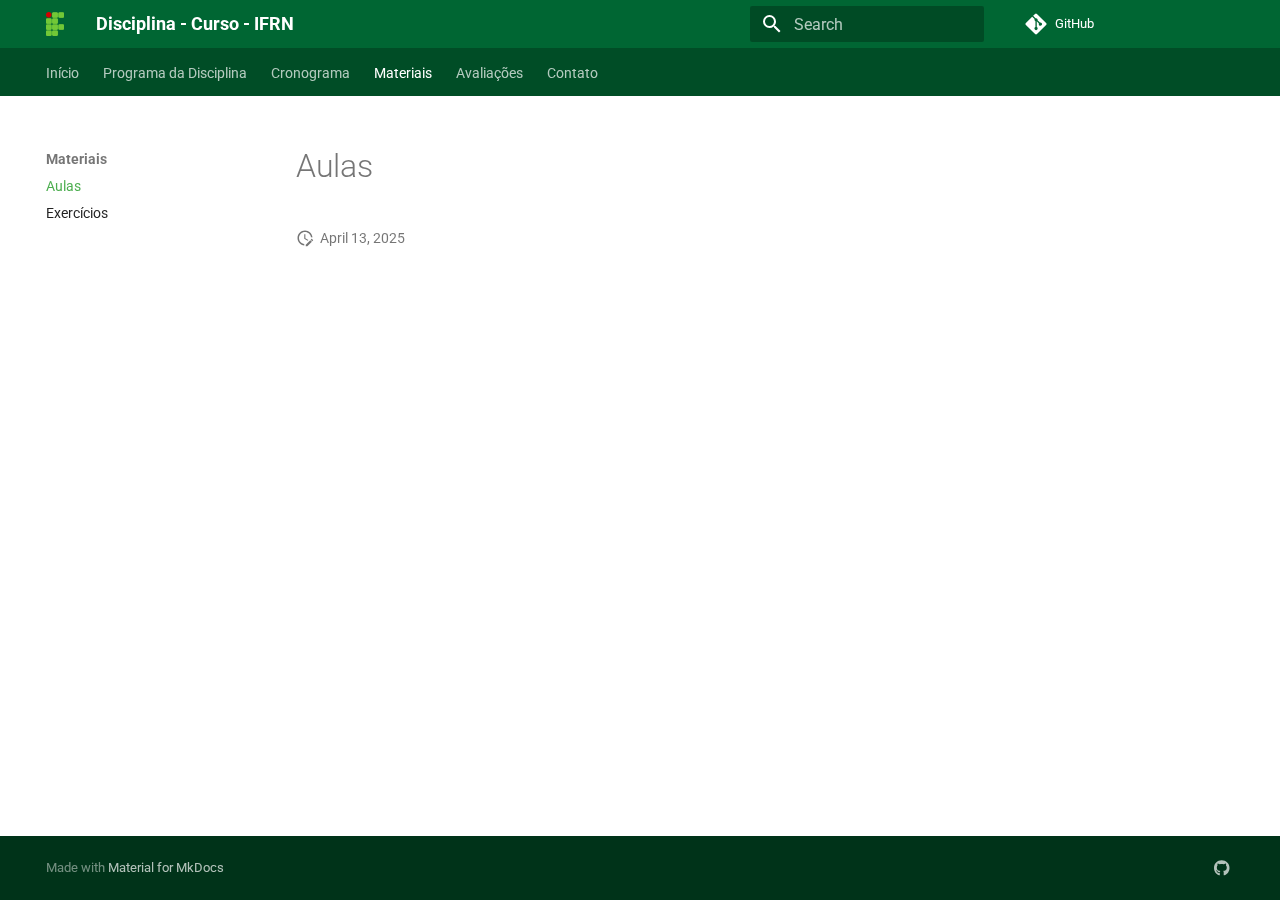
==== materiais/aulas/index.html @ 9105c71e "Deployed fcf0f56 with MkDocs version: 1.6.1" ====
<!doctype html>
<html lang="en" class="no-js">
  <head>
    
      <meta charset="utf-8">
      <meta name="viewport" content="width=device-width,initial-scale=1">
      
        <meta name="description" content="Site da disciplina">
      
      
      
        <link rel="canonical" href="https://seu-usuario.github.io/repositorio/materiais/aulas/">
      
      
        <link rel="prev" href="../..">
      
      
      
      <link rel="icon" href="../../assets/images/favicon.png">
      <meta name="generator" content="mkdocs-1.6.1, mkdocs-material-9.6.11">
    
    
      
        <title>Aulas - Disciplina - Curso - IFRN</title>
      
    
    
      <link rel="stylesheet" href="../../assets/stylesheets/main.4af4bdda.min.css">
      
        
        <link rel="stylesheet" href="../../assets/stylesheets/palette.06af60db.min.css">
      
      


    
    
      
    
    
      
        
        
        <link rel="preconnect" href="https://fonts.gstatic.com" crossorigin>
        <link rel="stylesheet" href="https://fonts.googleapis.com/css?family=Roboto:300,300i,400,400i,700,700i%7CRoboto+Mono:400,400i,700,700i&display=fallback">
        <style>:root{--md-text-font:"Roboto";--md-code-font:"Roboto Mono"}</style>
      
    
    
      <link rel="stylesheet" href="../../stylesheets/extra.css">
    
    <script>__md_scope=new URL("../..",location),__md_hash=e=>[...e].reduce(((e,_)=>(e<<5)-e+_.charCodeAt(0)),0),__md_get=(e,_=localStorage,t=__md_scope)=>JSON.parse(_.getItem(t.pathname+"."+e)),__md_set=(e,_,t=localStorage,a=__md_scope)=>{try{t.setItem(a.pathname+"."+e,JSON.stringify(_))}catch(e){}}</script>
    
      

    
    
    
  </head>
  
  
    
    
    
    
    
    <body dir="ltr" data-md-color-scheme="default" data-md-color-primary="green" data-md-color-accent="yellow">
  
    
    <input class="md-toggle" data-md-toggle="drawer" type="checkbox" id="__drawer" autocomplete="off">
    <input class="md-toggle" data-md-toggle="search" type="checkbox" id="__search" autocomplete="off">
    <label class="md-overlay" for="__drawer"></label>
    <div data-md-component="skip">
      
        
        <a href="#aulas" class="md-skip">
          Skip to content
        </a>
      
    </div>
    <div data-md-component="announce">
      
    </div>
    
    
      

<header class="md-header" data-md-component="header">
  <nav class="md-header__inner md-grid" aria-label="Header">
    <a href="../.." title="Disciplina - Curso - IFRN" class="md-header__button md-logo" aria-label="Disciplina - Curso - IFRN" data-md-component="logo">
      
  <img src="../../assets/images/logo-ifrn.png" alt="logo">

    </a>
    <label class="md-header__button md-icon" for="__drawer">
      
      <svg xmlns="http://www.w3.org/2000/svg" viewBox="0 0 24 24"><path d="M3 6h18v2H3zm0 5h18v2H3zm0 5h18v2H3z"/></svg>
    </label>
    <div class="md-header__title" data-md-component="header-title">
      <div class="md-header__ellipsis">
        <div class="md-header__topic">
          <span class="md-ellipsis">
            Disciplina - Curso - IFRN
          </span>
        </div>
        <div class="md-header__topic" data-md-component="header-topic">
          <span class="md-ellipsis">
            
              Aulas
            
          </span>
        </div>
      </div>
    </div>
    
      
    
    
    
    
      
      
        <label class="md-header__button md-icon" for="__search">
          
          <svg xmlns="http://www.w3.org/2000/svg" viewBox="0 0 24 24"><path d="M9.5 3A6.5 6.5 0 0 1 16 9.5c0 1.61-.59 3.09-1.56 4.23l.27.27h.79l5 5-1.5 1.5-5-5v-.79l-.27-.27A6.52 6.52 0 0 1 9.5 16 6.5 6.5 0 0 1 3 9.5 6.5 6.5 0 0 1 9.5 3m0 2C7 5 5 7 5 9.5S7 14 9.5 14 14 12 14 9.5 12 5 9.5 5"/></svg>
        </label>
        <div class="md-search" data-md-component="search" role="dialog">
  <label class="md-search__overlay" for="__search"></label>
  <div class="md-search__inner" role="search">
    <form class="md-search__form" name="search">
      <input type="text" class="md-search__input" name="query" aria-label="Search" placeholder="Search" autocapitalize="off" autocorrect="off" autocomplete="off" spellcheck="false" data-md-component="search-query" required>
      <label class="md-search__icon md-icon" for="__search">
        
        <svg xmlns="http://www.w3.org/2000/svg" viewBox="0 0 24 24"><path d="M9.5 3A6.5 6.5 0 0 1 16 9.5c0 1.61-.59 3.09-1.56 4.23l.27.27h.79l5 5-1.5 1.5-5-5v-.79l-.27-.27A6.52 6.52 0 0 1 9.5 16 6.5 6.5 0 0 1 3 9.5 6.5 6.5 0 0 1 9.5 3m0 2C7 5 5 7 5 9.5S7 14 9.5 14 14 12 14 9.5 12 5 9.5 5"/></svg>
        
        <svg xmlns="http://www.w3.org/2000/svg" viewBox="0 0 24 24"><path d="M20 11v2H8l5.5 5.5-1.42 1.42L4.16 12l7.92-7.92L13.5 5.5 8 11z"/></svg>
      </label>
      <nav class="md-search__options" aria-label="Search">
        
        <button type="reset" class="md-search__icon md-icon" title="Clear" aria-label="Clear" tabindex="-1">
          
          <svg xmlns="http://www.w3.org/2000/svg" viewBox="0 0 24 24"><path d="M19 6.41 17.59 5 12 10.59 6.41 5 5 6.41 10.59 12 5 17.59 6.41 19 12 13.41 17.59 19 19 17.59 13.41 12z"/></svg>
        </button>
      </nav>
      
    </form>
    <div class="md-search__output">
      <div class="md-search__scrollwrap" tabindex="0" data-md-scrollfix>
        <div class="md-search-result" data-md-component="search-result">
          <div class="md-search-result__meta">
            Initializing search
          </div>
          <ol class="md-search-result__list" role="presentation"></ol>
        </div>
      </div>
    </div>
  </div>
</div>
      
    
    
      <div class="md-header__source">
        <a href="https://github.com/lrlucena/disciplina" title="Go to repository" class="md-source" data-md-component="source">
  <div class="md-source__icon md-icon">
    
    <svg xmlns="http://www.w3.org/2000/svg" viewBox="0 0 448 512"><!--! Font Awesome Free 6.7.2 by @fontawesome - https://fontawesome.com License - https://fontawesome.com/license/free (Icons: CC BY 4.0, Fonts: SIL OFL 1.1, Code: MIT License) Copyright 2024 Fonticons, Inc.--><path d="M439.55 236.05 244 40.45a28.87 28.87 0 0 0-40.81 0l-40.66 40.63 51.52 51.52c27.06-9.14 52.68 16.77 43.39 43.68l49.66 49.66c34.23-11.8 61.18 31 35.47 56.69-26.49 26.49-70.21-2.87-56-37.34L240.22 199v121.85c25.3 12.54 22.26 41.85 9.08 55a34.34 34.34 0 0 1-48.55 0c-17.57-17.6-11.07-46.91 11.25-56v-123c-20.8-8.51-24.6-30.74-18.64-45L142.57 101 8.45 235.14a28.86 28.86 0 0 0 0 40.81l195.61 195.6a28.86 28.86 0 0 0 40.8 0l194.69-194.69a28.86 28.86 0 0 0 0-40.81"/></svg>
  </div>
  <div class="md-source__repository">
    GitHub
  </div>
</a>
      </div>
    
  </nav>
  
</header>
    
    <div class="md-container" data-md-component="container">
      
      
        
          
            
<nav class="md-tabs" aria-label="Tabs" data-md-component="tabs">
  <div class="md-grid">
    <ul class="md-tabs__list">
      
        
  
  
  
  
    <li class="md-tabs__item">
      <a href="../.." class="md-tabs__link">
        
  
  
    
  
  Início

      </a>
    </li>
  

      
        
  
  
  
  
    <li class="md-tabs__item">
      <a href="../../programa.md" class="md-tabs__link">
        
  
  
    
  
  Programa da Disciplina

      </a>
    </li>
  

      
        
  
  
  
  
    <li class="md-tabs__item">
      <a href="../../cronograma.md" class="md-tabs__link">
        
  
  
    
  
  Cronograma

      </a>
    </li>
  

      
        
  
  
  
    
  
  
    
    
      <li class="md-tabs__item md-tabs__item--active">
        <a href="./" class="md-tabs__link">
          
  
  
    
  
  Materiais

        </a>
      </li>
    
  

      
        
  
  
  
  
    <li class="md-tabs__item">
      <a href="../../avaliacoes.md" class="md-tabs__link">
        
  
  
    
  
  Avaliações

      </a>
    </li>
  

      
        
  
  
  
  
    <li class="md-tabs__item">
      <a href="../../contato.md" class="md-tabs__link">
        
  
  
    
  
  Contato

      </a>
    </li>
  

      
    </ul>
  </div>
</nav>
          
        
      
      <main class="md-main" data-md-component="main">
        <div class="md-main__inner md-grid">
          
            
              
              <div class="md-sidebar md-sidebar--primary" data-md-component="sidebar" data-md-type="navigation" >
                <div class="md-sidebar__scrollwrap">
                  <div class="md-sidebar__inner">
                    


  


  

<nav class="md-nav md-nav--primary md-nav--lifted md-nav--integrated" aria-label="Navigation" data-md-level="0">
  <label class="md-nav__title" for="__drawer">
    <a href="../.." title="Disciplina - Curso - IFRN" class="md-nav__button md-logo" aria-label="Disciplina - Curso - IFRN" data-md-component="logo">
      
  <img src="../../assets/images/logo-ifrn.png" alt="logo">

    </a>
    Disciplina - Curso - IFRN
  </label>
  
    <div class="md-nav__source">
      <a href="https://github.com/lrlucena/disciplina" title="Go to repository" class="md-source" data-md-component="source">
  <div class="md-source__icon md-icon">
    
    <svg xmlns="http://www.w3.org/2000/svg" viewBox="0 0 448 512"><!--! Font Awesome Free 6.7.2 by @fontawesome - https://fontawesome.com License - https://fontawesome.com/license/free (Icons: CC BY 4.0, Fonts: SIL OFL 1.1, Code: MIT License) Copyright 2024 Fonticons, Inc.--><path d="M439.55 236.05 244 40.45a28.87 28.87 0 0 0-40.81 0l-40.66 40.63 51.52 51.52c27.06-9.14 52.68 16.77 43.39 43.68l49.66 49.66c34.23-11.8 61.18 31 35.47 56.69-26.49 26.49-70.21-2.87-56-37.34L240.22 199v121.85c25.3 12.54 22.26 41.85 9.08 55a34.34 34.34 0 0 1-48.55 0c-17.57-17.6-11.07-46.91 11.25-56v-123c-20.8-8.51-24.6-30.74-18.64-45L142.57 101 8.45 235.14a28.86 28.86 0 0 0 0 40.81l195.61 195.6a28.86 28.86 0 0 0 40.8 0l194.69-194.69a28.86 28.86 0 0 0 0-40.81"/></svg>
  </div>
  <div class="md-source__repository">
    GitHub
  </div>
</a>
    </div>
  
  <ul class="md-nav__list" data-md-scrollfix>
    
      
      
  
  
  
  
    <li class="md-nav__item">
      <a href="../.." class="md-nav__link">
        
  
  
  <span class="md-ellipsis">
    Início
    
  </span>
  

      </a>
    </li>
  

    
      
      
  
  
  
  
    <li class="md-nav__item">
      <a href="../../programa.md" class="md-nav__link">
        
  
  
  <span class="md-ellipsis">
    Programa da Disciplina
    
  </span>
  

      </a>
    </li>
  

    
      
      
  
  
  
  
    <li class="md-nav__item">
      <a href="../../cronograma.md" class="md-nav__link">
        
  
  
  <span class="md-ellipsis">
    Cronograma
    
  </span>
  

      </a>
    </li>
  

    
      
      
  
  
    
  
  
  
    
    
      
        
      
        
      
    
    
    
      
        
        
      
      
    
    
    <li class="md-nav__item md-nav__item--active md-nav__item--section md-nav__item--nested">
      
        
        
        <input class="md-nav__toggle md-toggle " type="checkbox" id="__nav_4" checked>
        
          
          <label class="md-nav__link" for="__nav_4" id="__nav_4_label" tabindex="">
            
  
  
  <span class="md-ellipsis">
    Materiais
    
  </span>
  

            <span class="md-nav__icon md-icon"></span>
          </label>
        
        <nav class="md-nav" data-md-level="1" aria-labelledby="__nav_4_label" aria-expanded="true">
          <label class="md-nav__title" for="__nav_4">
            <span class="md-nav__icon md-icon"></span>
            Materiais
          </label>
          <ul class="md-nav__list" data-md-scrollfix>
            
              
                
  
  
    
  
  
  
    <li class="md-nav__item md-nav__item--active">
      
      <input class="md-nav__toggle md-toggle" type="checkbox" id="__toc">
      
      
        
      
      
      <a href="./" class="md-nav__link md-nav__link--active">
        
  
  
  <span class="md-ellipsis">
    Aulas
    
  </span>
  

      </a>
      
    </li>
  

              
            
              
                
  
  
  
  
    <li class="md-nav__item">
      <a href="../exercicios.md" class="md-nav__link">
        
  
  
  <span class="md-ellipsis">
    Exercícios
    
  </span>
  

      </a>
    </li>
  

              
            
          </ul>
        </nav>
      
    </li>
  

    
      
      
  
  
  
  
    <li class="md-nav__item">
      <a href="../../avaliacoes.md" class="md-nav__link">
        
  
  
  <span class="md-ellipsis">
    Avaliações
    
  </span>
  

      </a>
    </li>
  

    
      
      
  
  
  
  
    <li class="md-nav__item">
      <a href="../../contato.md" class="md-nav__link">
        
  
  
  <span class="md-ellipsis">
    Contato
    
  </span>
  

      </a>
    </li>
  

    
  </ul>
</nav>
                  </div>
                </div>
              </div>
            
            
          
          
            <div class="md-content" data-md-component="content">
              <article class="md-content__inner md-typeset">
                
                  


  
  


<h1 id="aulas">Aulas<a class="headerlink" href="#aulas" title="Permanent link">&para;</a></h1>







  
    
  
  


  <aside class="md-source-file">
    
      
  <span class="md-source-file__fact">
    <span class="md-icon" title="Last update">
      <svg xmlns="http://www.w3.org/2000/svg" viewBox="0 0 24 24"><path d="M21 13.1c-.1 0-.3.1-.4.2l-1 1 2.1 2.1 1-1c.2-.2.2-.6 0-.8l-1.3-1.3c-.1-.1-.2-.2-.4-.2m-1.9 1.8-6.1 6V23h2.1l6.1-6.1zM12.5 7v5.2l4 2.4-1 1L11 13V7zM11 21.9c-5.1-.5-9-4.8-9-9.9C2 6.5 6.5 2 12 2c5.3 0 9.6 4.1 10 9.3-.3-.1-.6-.2-1-.2s-.7.1-1 .2C19.6 7.2 16.2 4 12 4c-4.4 0-8 3.6-8 8 0 4.1 3.1 7.5 7.1 7.9l-.1.2z"/></svg>
    </span>
    <span class="git-revision-date-localized-plugin git-revision-date-localized-plugin-date" title="April 13, 2025 18:35:32">April 13, 2025</span>
  </span>

    
    
    
    
  </aside>





                
              </article>
            </div>
          
          
<script>var target=document.getElementById(location.hash.slice(1));target&&target.name&&(target.checked=target.name.startsWith("__tabbed_"))</script>
        </div>
        
          <button type="button" class="md-top md-icon" data-md-component="top" hidden>
  
  <svg xmlns="http://www.w3.org/2000/svg" viewBox="0 0 24 24"><path d="M13 20h-2V8l-5.5 5.5-1.42-1.42L12 4.16l7.92 7.92-1.42 1.42L13 8z"/></svg>
  Back to top
</button>
        
      </main>
      
        <footer class="md-footer">
  
  <div class="md-footer-meta md-typeset">
    <div class="md-footer-meta__inner md-grid">
      <div class="md-copyright">
  
  
    Made with
    <a href="https://squidfunk.github.io/mkdocs-material/" target="_blank" rel="noopener">
      Material for MkDocs
    </a>
  
</div>
      
        <div class="md-social">
  
    
    
    
    
      
      
    
    <a href="https://github.com/ifrn" target="_blank" rel="noopener" title="github.com" class="md-social__link">
      <svg xmlns="http://www.w3.org/2000/svg" viewBox="0 0 496 512"><!--! Font Awesome Free 6.7.2 by @fontawesome - https://fontawesome.com License - https://fontawesome.com/license/free (Icons: CC BY 4.0, Fonts: SIL OFL 1.1, Code: MIT License) Copyright 2024 Fonticons, Inc.--><path d="M165.9 397.4c0 2-2.3 3.6-5.2 3.6-3.3.3-5.6-1.3-5.6-3.6 0-2 2.3-3.6 5.2-3.6 3-.3 5.6 1.3 5.6 3.6m-31.1-4.5c-.7 2 1.3 4.3 4.3 4.9 2.6 1 5.6 0 6.2-2s-1.3-4.3-4.3-5.2c-2.6-.7-5.5.3-6.2 2.3m44.2-1.7c-2.9.7-4.9 2.6-4.6 4.9.3 2 2.9 3.3 5.9 2.6 2.9-.7 4.9-2.6 4.6-4.6-.3-1.9-3-3.2-5.9-2.9M244.8 8C106.1 8 0 113.3 0 252c0 110.9 69.8 205.8 169.5 239.2 12.8 2.3 17.3-5.6 17.3-12.1 0-6.2-.3-40.4-.3-61.4 0 0-70 15-84.7-29.8 0 0-11.4-29.1-27.8-36.6 0 0-22.9-15.7 1.6-15.4 0 0 24.9 2 38.6 25.8 21.9 38.6 58.6 27.5 72.9 20.9 2.3-16 8.8-27.1 16-33.7-55.9-6.2-112.3-14.3-112.3-110.5 0-27.5 7.6-41.3 23.6-58.9-2.6-6.5-11.1-33.3 2.6-67.9 20.9-6.5 69 27 69 27 20-5.6 41.5-8.5 62.8-8.5s42.8 2.9 62.8 8.5c0 0 48.1-33.6 69-27 13.7 34.7 5.2 61.4 2.6 67.9 16 17.7 25.8 31.5 25.8 58.9 0 96.5-58.9 104.2-114.8 110.5 9.2 7.9 17 22.9 17 46.4 0 33.7-.3 75.4-.3 83.6 0 6.5 4.6 14.4 17.3 12.1C428.2 457.8 496 362.9 496 252 496 113.3 383.5 8 244.8 8M97.2 352.9c-1.3 1-1 3.3.7 5.2 1.6 1.6 3.9 2.3 5.2 1 1.3-1 1-3.3-.7-5.2-1.6-1.6-3.9-2.3-5.2-1m-10.8-8.1c-.7 1.3.3 2.9 2.3 3.9 1.6 1 3.6.7 4.3-.7.7-1.3-.3-2.9-2.3-3.9-2-.6-3.6-.3-4.3.7m32.4 35.6c-1.6 1.3-1 4.3 1.3 6.2 2.3 2.3 5.2 2.6 6.5 1 1.3-1.3.7-4.3-1.3-6.2-2.2-2.3-5.2-2.6-6.5-1m-11.4-14.7c-1.6 1-1.6 3.6 0 5.9s4.3 3.3 5.6 2.3c1.6-1.3 1.6-3.9 0-6.2-1.4-2.3-4-3.3-5.6-2"/></svg>
    </a>
  
</div>
      
    </div>
  </div>
</footer>
      
    </div>
    <div class="md-dialog" data-md-component="dialog">
      <div class="md-dialog__inner md-typeset"></div>
    </div>
    
    
    
      
      <script id="__config" type="application/json">{"base": "../..", "features": ["navigation.tabs", "navigation.indexes", "toc.integrate", "navigation.top"], "search": "../../assets/javascripts/workers/search.f8cc74c7.min.js", "tags": null, "translations": {"clipboard.copied": "Copied to clipboard", "clipboard.copy": "Copy to clipboard", "search.result.more.one": "1 more on this page", "search.result.more.other": "# more on this page", "search.result.none": "No matching documents", "search.result.one": "1 matching document", "search.result.other": "# matching documents", "search.result.placeholder": "Type to start searching", "search.result.term.missing": "Missing", "select.version": "Select version"}, "version": null}</script>
    
    
      <script src="../../assets/javascripts/bundle.c8b220af.min.js"></script>
      
    
  </body>
</html>
---- assets/stylesheets/main.4af4bdda.min.css ----
@charset "UTF-8";html{-webkit-text-size-adjust:none;-moz-text-size-adjust:none;text-size-adjust:none;box-sizing:border-box}*,:after,:before{box-sizing:inherit}@media (prefers-reduced-motion){*,:after,:before{transition:none!important}}body{margin:0}a,button,input,label{-webkit-tap-highlight-color:transparent}a{color:inherit;text-decoration:none}hr{border:0;box-sizing:initial;display:block;height:.05rem;overflow:visible;padding:0}small{font-size:80%}sub,sup{line-height:1em}img{border-style:none}table{border-collapse:initial;border-spacing:0}td,th{font-weight:400;vertical-align:top}button{background:#0000;border:0;font-family:inherit;font-size:inherit;margin:0;padding:0}input{border:0;outline:none}:root{--md-primary-fg-color:#4051b5;--md-primary-fg-color--light:#5d6cc0;--md-primary-fg-color--dark:#303fa1;--md-primary-bg-color:#fff;--md-primary-bg-color--light:#ffffffb3;--md-accent-fg-color:#526cfe;--md-accent-fg-color--transparent:#526cfe1a;--md-accent-bg-color:#fff;--md-accent-bg-color--light:#ffffffb3}[data-md-color-scheme=default]{color-scheme:light}[data-md-color-scheme=default] img[src$="#gh-dark-mode-only"],[data-md-color-scheme=default] img[src$="#only-dark"]{display:none}:root,[data-md-color-scheme=default]{--md-hue:225deg;--md-default-fg-color:#000000de;--md-default-fg-color--light:#0000008a;--md-default-fg-color--lighter:#00000052;--md-default-fg-color--lightest:#00000012;--md-default-bg-color:#fff;--md-default-bg-color--light:#ffffffb3;--md-default-bg-color--lighter:#ffffff4d;--md-default-bg-color--lightest:#ffffff1f;--md-code-fg-color:#36464e;--md-code-bg-color:#f5f5f5;--md-code-hl-color:#4287ff;--md-code-hl-color--light:#4287ff1a;--md-code-hl-number-color:#d52a2a;--md-code-hl-special-color:#db1457;--md-code-hl-function-color:#a846b9;--md-code-hl-constant-color:#6e59d9;--md-code-hl-keyword-color:#3f6ec6;--md-code-hl-string-color:#1c7d4d;--md-code-hl-name-color:var(--md-code-fg-color);--md-code-hl-operator-color:var(--md-default-fg-color--light);--md-code-hl-punctuation-color:var(--md-default-fg-color--light);--md-code-hl-comment-color:var(--md-default-fg-color--light);--md-code-hl-generic-color:var(--md-default-fg-color--light);--md-code-hl-variable-color:var(--md-default-fg-color--light);--md-typeset-color:var(--md-default-fg-color);--md-typeset-a-color:var(--md-primary-fg-color);--md-typeset-del-color:#f5503d26;--md-typeset-ins-color:#0bd57026;--md-typeset-kbd-color:#fafafa;--md-typeset-kbd-accent-color:#fff;--md-typeset-kbd-border-color:#b8b8b8;--md-typeset-mark-color:#ffff0080;--md-typeset-table-color:#0000001f;--md-typeset-table-color--light:rgba(0,0,0,.035);--md-admonition-fg-color:var(--md-default-fg-color);--md-admonition-bg-color:var(--md-default-bg-color);--md-warning-fg-color:#000000de;--md-warning-bg-color:#ff9;--md-footer-fg-color:#fff;--md-footer-fg-color--light:#ffffffb3;--md-footer-fg-color--lighter:#ffffff73;--md-footer-bg-color:#000000de;--md-footer-bg-color--dark:#00000052;--md-shadow-z1:0 0.2rem 0.5rem #0000000d,0 0 0.05rem #0000001a;--md-shadow-z2:0 0.2rem 0.5rem #0000001a,0 0 0.05rem #00000040;--md-shadow-z3:0 0.2rem 0.5rem #0003,0 0 0.05rem #00000059}.md-icon svg{fill:currentcolor;display:block;height:1.2rem;width:1.2rem}body{-webkit-font-smoothing:antialiased;-moz-osx-font-smoothing:grayscale;--md-text-font-family:var(--md-text-font,_),-apple-system,BlinkMacSystemFont,Helvetica,Arial,sans-serif;--md-code-font-family:var(--md-code-font,_),SFMono-Regular,Consolas,Menlo,monospace}aside,body,input{font-feature-settings:"kern","liga";color:var(--md-typeset-color);font-family:var(--md-text-font-family)}code,kbd,pre{font-feature-settings:"kern";font-family:var(--md-code-font-family)}:root{--md-typeset-table-sort-icon:url('data:image/svg+xml;charset=utf-8,<svg xmlns="http://www.w3.org/2000/svg" viewBox="0 0 24 24"><path d="m18 21-4-4h3V7h-3l4-4 4 4h-3v10h3M2 19v-2h10v2M2 13v-2h7v2M2 7V5h4v2z"/></svg>');--md-typeset-table-sort-icon--asc:url('data:image/svg+xml;charset=utf-8,<svg xmlns="http://www.w3.org/2000/svg" viewBox="0 0 24 24"><path d="M19 17h3l-4 4-4-4h3V3h2M2 17h10v2H2M6 5v2H2V5m0 6h7v2H2z"/></svg>');--md-typeset-table-sort-icon--desc:url('data:image/svg+xml;charset=utf-8,<svg xmlns="http://www.w3.org/2000/svg" viewBox="0 0 24 24"><path d="M19 7h3l-4-4-4 4h3v14h2M2 17h10v2H2M6 5v2H2V5m0 6h7v2H2z"/></svg>')}.md-typeset{-webkit-print-color-adjust:exact;color-adjust:exact;font-size:.8rem;line-height:1.6;overflow-wrap:break-word}@media print{.md-typeset{font-size:.68rem}}.md-typeset blockquote,.md-typeset dl,.md-typeset figure,.md-typeset ol,.md-typeset pre,.md-typeset ul{margin-bottom:1em;margin-top:1em}.md-typeset h1{color:var(--md-default-fg-color--light);font-size:2em;line-height:1.3;margin:0 0 1.25em}.md-typeset h1,.md-typeset h2{font-weight:300;letter-spacing:-.01em}.md-typeset h2{font-size:1.5625em;line-height:1.4;margin:1.6em 0 .64em}.md-typeset h3{font-size:1.25em;font-weight:400;letter-spacing:-.01em;line-height:1.5;margin:1.6em 0 .8em}.md-typeset h2+h3{margin-top:.8em}.md-typeset h4{font-weight:700;letter-spacing:-.01em;margin:1em 0}.md-typeset h5,.md-typeset h6{color:var(--md-default-fg-color--light);font-size:.8em;font-weight:700;letter-spacing:-.01em;margin:1.25em 0}.md-typeset h5{text-transform:uppercase}.md-typeset h5 code{text-transform:none}.md-typeset hr{border-bottom:.05rem solid var(--md-default-fg-color--lightest);display:flow-root;margin:1.5em 0}.md-typeset a{color:var(--md-typeset-a-color);word-break:break-word}.md-typeset a,.md-typeset a:before{transition:color 125ms}.md-typeset a:focus,.md-typeset a:hover{color:var(--md-accent-fg-color)}.md-typeset a:focus code,.md-typeset a:hover code{background-color:var(--md-accent-fg-color--transparent)}.md-typeset a code{color:currentcolor;transition:background-color 125ms}.md-typeset a.focus-visible{outline-color:var(--md-accent-fg-color);outline-offset:.2rem}.md-typeset code,.md-typeset kbd,.md-typeset pre{color:var(--md-code-fg-color);direction:ltr;font-variant-ligatures:none}@media print{.md-typeset code,.md-typeset kbd,.md-typeset pre{white-space:pre-wrap}}.md-typeset code{background-color:var(--md-code-bg-color);border-radius:.1rem;-webkit-box-decoration-break:clone;box-decoration-break:clone;font-size:.85em;padding:0 .2941176471em;word-break:break-word}.md-typeset code:not(.focus-visible){-webkit-tap-highlight-color:transparent;outline:none}.md-typeset pre{display:flow-root;line-height:1.4;position:relative}.md-typeset pre>code{-webkit-box-decoration-break:slice;box-decoration-break:slice;box-shadow:none;display:block;margin:0;outline-color:var(--md-accent-fg-color);overflow:auto;padding:.7720588235em 1.1764705882em;scrollbar-color:var(--md-default-fg-color--lighter) #0000;scrollbar-width:thin;touch-action:auto;word-break:normal}.md-typeset pre>code:hover{scrollbar-color:var(--md-accent-fg-color) #0000}.md-typeset pre>code::-webkit-scrollbar{height:.2rem;width:.2rem}.md-typeset pre>code::-webkit-scrollbar-thumb{background-color:var(--md-default-fg-color--lighter)}.md-typeset pre>code::-webkit-scrollbar-thumb:hover{background-color:var(--md-accent-fg-color)}.md-typeset kbd{background-color:var(--md-typeset-kbd-color);border-radius:.1rem;box-shadow:0 .1rem 0 .05rem var(--md-typeset-kbd-border-color),0 .1rem 0 var(--md-typeset-kbd-border-color),0 -.1rem .2rem var(--md-typeset-kbd-accent-color) inset;color:var(--md-default-fg-color);display:inline-block;font-size:.75em;padding:0 .6666666667em;vertical-align:text-top;word-break:break-word}.md-typeset mark{background-color:var(--md-typeset-mark-color);-webkit-box-decoration-break:clone;box-decoration-break:clone;color:inherit;word-break:break-word}.md-typeset abbr{border-bottom:.05rem dotted var(--md-default-fg-color--light);cursor:help;text-decoration:none}.md-typeset small{opacity:.75}[dir=ltr] .md-typeset sub,[dir=ltr] .md-typeset sup{margin-left:.078125em}[dir=rtl] .md-typeset sub,[dir=rtl] .md-typeset sup{margin-right:.078125em}[dir=ltr] .md-typeset blockquote{padding-left:.6rem}[dir=rtl] .md-typeset blockquote{padding-right:.6rem}[dir=ltr] .md-typeset blockquote{border-left:.2rem solid var(--md-default-fg-color--lighter)}[dir=rtl] .md-typeset blockquote{border-right:.2rem solid var(--md-default-fg-color--lighter)}.md-typeset blockquote{color:var(--md-default-fg-color--light);margin-left:0;margin-right:0}.md-typeset ul{list-style-type:disc}.md-typeset ul[type]{list-style-type:revert-layer}[dir=ltr] .md-typeset ol,[dir=ltr] .md-typeset ul{margin-left:.625em}[dir=rtl] .md-typeset ol,[dir=rtl] .md-typeset ul{margin-right:.625em}.md-typeset ol,.md-typeset ul{padding:0}.md-typeset ol:not([hidden]),.md-typeset ul:not([hidden]){display:flow-root}.md-typeset ol ol,.md-typeset ul ol{list-style-type:lower-alpha}.md-typeset ol ol ol,.md-typeset ul ol ol{list-style-type:lower-roman}.md-typeset ol ol ol ol,.md-typeset ul ol ol ol{list-style-type:upper-alpha}.md-typeset ol ol ol ol ol,.md-typeset ul ol ol ol ol{list-style-type:upper-roman}.md-typeset ol[type],.md-typeset ul[type]{list-style-type:revert-layer}[dir=ltr] .md-typeset ol li,[dir=ltr] .md-typeset ul li{margin-left:1.25em}[dir=rtl] .md-typeset ol li,[dir=rtl] .md-typeset ul li{margin-right:1.25em}.md-typeset ol li,.md-typeset ul li{margin-bottom:.5em}.md-typeset ol li blockquote,.md-typeset ol li p,.md-typeset ul li blockquote,.md-typeset ul li p{margin:.5em 0}.md-typeset ol li:last-child,.md-typeset ul li:last-child{margin-bottom:0}[dir=ltr] .md-typeset ol li ol,[dir=ltr] .md-typeset ol li ul,[dir=ltr] .md-typeset ul li ol,[dir=ltr] .md-typeset ul li ul{margin-left:.625em}[dir=rtl] .md-typeset ol li ol,[dir=rtl] .md-typeset ol li ul,[dir=rtl] .md-typeset ul li ol,[dir=rtl] .md-typeset ul li ul{margin-right:.625em}.md-typeset ol li ol,.md-typeset ol li ul,.md-typeset ul li ol,.md-typeset ul li ul{margin-bottom:.5em;margin-top:.5em}[dir=ltr] .md-typeset dd{margin-left:1.875em}[dir=rtl] .md-typeset dd{margin-right:1.875em}.md-typeset dd{margin-bottom:1.5em;margin-top:1em}.md-typeset img,.md-typeset svg,.md-typeset video{height:auto;max-width:100%}.md-typeset img[align=left]{margin:1em 1em 1em 0}.md-typeset img[align=right]{margin:1em 0 1em 1em}.md-typeset img[align]:only-child{margin-top:0}.md-typeset figure{display:flow-root;margin:1em auto;max-width:100%;text-align:center;width:-moz-fit-content;width:fit-content}.md-typeset figure img{display:block;margin:0 auto}.md-typeset figcaption{font-style:italic;margin:1em auto;max-width:24rem}.md-typeset iframe{max-width:100%}.md-typeset table:not([class]){background-color:var(--md-default-bg-color);border:.05rem solid var(--md-typeset-table-color);border-radius:.1rem;display:inline-block;font-size:.64rem;max-width:100%;overflow:auto;touch-action:auto}@media print{.md-typeset table:not([class]){display:table}}.md-typeset table:not([class])+*{margin-top:1.5em}.md-typeset table:not([class]) td>:first-child,.md-typeset table:not([class]) th>:first-child{margin-top:0}.md-typeset table:not([class]) td>:last-child,.md-typeset table:not([class]) th>:last-child{margin-bottom:0}.md-typeset table:not([class]) td:not([align]),.md-typeset table:not([class]) th:not([align]){text-align:left}[dir=rtl] .md-typeset table:not([class]) td:not([align]),[dir=rtl] .md-typeset table:not([class]) th:not([align]){text-align:right}.md-typeset table:not([class]) th{font-weight:700;min-width:5rem;padding:.9375em 1.25em;vertical-align:top}.md-typeset table:not([class]) td{border-top:.05rem solid var(--md-typeset-table-color);padding:.9375em 1.25em;vertical-align:top}.md-typeset table:not([class]) tbody tr{transition:background-color 125ms}.md-typeset table:not([class]) tbody tr:hover{background-color:var(--md-typeset-table-color--light);box-shadow:0 .05rem 0 var(--md-default-bg-color) inset}.md-typeset table:not([class]) a{word-break:normal}.md-typeset table th[role=columnheader]{cursor:pointer}[dir=ltr] .md-typeset table th[role=columnheader]:after{margin-left:.5em}[dir=rtl] .md-typeset table th[role=columnheader]:after{margin-right:.5em}.md-typeset table th[role=columnheader]:after{content:"";display:inline-block;height:1.2em;-webkit-mask-image:var(--md-typeset-table-sort-icon);mask-image:var(--md-typeset-table-sort-icon);-webkit-mask-repeat:no-repeat;mask-repeat:no-repeat;-webkit-mask-size:contain;mask-size:contain;transition:background-color 125ms;vertical-align:text-bottom;width:1.2em}.md-typeset table th[role=columnheader]:hover:after{background-color:var(--md-default-fg-color--lighter)}.md-typeset table th[role=columnheader][aria-sort=ascending]:after{background-color:var(--md-default-fg-color--light);-webkit-mask-image:var(--md-typeset-table-sort-icon--asc);mask-image:var(--md-typeset-table-sort-icon--asc)}.md-typeset table th[role=columnheader][aria-sort=descending]:after{background-color:var(--md-default-fg-color--light);-webkit-mask-image:var(--md-typeset-table-sort-icon--desc);mask-image:var(--md-typeset-table-sort-icon--desc)}.md-typeset__scrollwrap{margin:1em -.8rem;overflow-x:auto;touch-action:auto}.md-typeset__table{display:inline-block;margin-bottom:.5em;padding:0 .8rem}@media print{.md-typeset__table{display:block}}html .md-typeset__table table{display:table;margin:0;overflow:hidden;width:100%}@media screen and (max-width:44.984375em){.md-content__inner>pre{margin:1em -.8rem}.md-content__inner>pre code{border-radius:0}}.md-typeset .md-author{border-radius:100%;display:block;flex-shrink:0;height:1.6rem;overflow:hidden;position:relative;transition:color 125ms,transform 125ms;width:1.6rem}.md-typeset .md-author img{display:block}.md-typeset .md-author--more{background:var(--md-default-fg-color--lightest);color:var(--md-default-fg-color--lighter);font-size:.6rem;font-weight:700;line-height:1.6rem;text-align:center}.md-typeset .md-author--long{height:2.4rem;width:2.4rem}.md-typeset a.md-author{transform:scale(1)}.md-typeset a.md-author img{border-radius:100%;filter:grayscale(100%) opacity(75%);transition:filter 125ms}.md-typeset a.md-author:focus,.md-typeset a.md-author:hover{transform:scale(1.1);z-index:1}.md-typeset a.md-author:focus img,.md-typeset a.md-author:hover img{filter:grayscale(0)}.md-banner{background-color:var(--md-footer-bg-color);color:var(--md-footer-fg-color);overflow:auto}@media print{.md-banner{display:none}}.md-banner--warning{background-color:var(--md-warning-bg-color);color:var(--md-warning-fg-color)}.md-banner__inner{font-size:.7rem;margin:.6rem auto;padding:0 .8rem}[dir=ltr] .md-banner__button{float:right}[dir=rtl] .md-banner__button{float:left}.md-banner__button{color:inherit;cursor:pointer;transition:opacity .25s}.no-js .md-banner__button{display:none}.md-banner__button:hover{opacity:.7}html{font-size:125%;height:100%;overflow-x:hidden}@media screen and (min-width:100em){html{font-size:137.5%}}@media screen and (min-width:125em){html{font-size:150%}}body{background-color:var(--md-default-bg-color);display:flex;flex-direction:column;font-size:.5rem;min-height:100%;position:relative;width:100%}@media print{body{display:block}}@media screen and (max-width:59.984375em){body[data-md-scrolllock]{position:fixed}}.md-grid{margin-left:auto;margin-right:auto;max-width:61rem}.md-container{display:flex;flex-direction:column;flex-grow:1}@media print{.md-container{display:block}}.md-main{flex-grow:1}.md-main__inner{display:flex;height:100%;margin-top:1.5rem}.md-ellipsis{overflow:hidden;text-overflow:ellipsis}.md-toggle{display:none}.md-option{height:0;opacity:0;position:absolute;width:0}.md-option:checked+label:not([hidden]){display:block}.md-option.focus-visible+label{outline-color:var(--md-accent-fg-color);outline-style:auto}.md-skip{background-color:var(--md-default-fg-color);border-radius:.1rem;color:var(--md-default-bg-color);font-size:.64rem;margin:.5rem;opacity:0;outline-color:var(--md-accent-fg-color);padding:.3rem .5rem;position:fixed;transform:translateY(.4rem);z-index:-1}.md-skip:focus{opacity:1;transform:translateY(0);transition:transform .25s cubic-bezier(.4,0,.2,1),opacity 175ms 75ms;z-index:10}@page{margin:25mm}:root{--md-clipboard-icon:url('data:image/svg+xml;charset=utf-8,<svg xmlns="http://www.w3.org/2000/svg" viewBox="0 0 24 24"><path d="M19 21H8V7h11m0-2H8a2 2 0 0 0-2 2v14a2 2 0 0 0 2 2h11a2 2 0 0 0 2-2V7a2 2 0 0 0-2-2m-3-4H4a2 2 0 0 0-2 2v14h2V3h12z"/></svg>')}.md-clipboard{border-radius:.1rem;color:var(--md-default-fg-color--lightest);cursor:pointer;height:1.5em;outline-color:var(--md-accent-fg-color);outline-offset:.1rem;position:absolute;right:.5em;top:.5em;transition:color .25s;width:1.5em;z-index:1}@media print{.md-clipboard{display:none}}.md-clipboard:not(.focus-visible){-webkit-tap-highlight-color:transparent;outline:none}:hover>.md-clipboard{color:var(--md-default-fg-color--light)}.md-clipboard:focus,.md-clipboard:hover{color:var(--md-accent-fg-color)}.md-clipboard:after{background-color:currentcolor;content:"";display:block;height:1.125em;margin:0 auto;-webkit-mask-image:var(--md-clipboard-icon);mask-image:var(--md-clipboard-icon);-webkit-mask-position:center;mask-position:center;-webkit-mask-repeat:no-repeat;mask-repeat:no-repeat;-webkit-mask-size:contain;mask-size:contain;width:1.125em}.md-clipboard--inline{cursor:pointer}.md-clipboard--inline code{transition:color .25s,background-color .25s}.md-clipboard--inline:focus code,.md-clipboard--inline:hover code{background-color:var(--md-accent-fg-color--transparent);color:var(--md-accent-fg-color)}.md-typeset .md-code__content{display:grid}@keyframes consent{0%{opacity:0;transform:translateY(100%)}to{opacity:1;transform:translateY(0)}}@keyframes overlay{0%{opacity:0}to{opacity:1}}.md-consent__overlay{animation:overlay .25s both;-webkit-backdrop-filter:blur(.1rem);backdrop-filter:blur(.1rem);background-color:#0000008a;height:100%;opacity:1;position:fixed;top:0;width:100%;z-index:5}.md-consent__inner{animation:consent .5s cubic-bezier(.1,.7,.1,1) both;background-color:var(--md-default-bg-color);border:0;border-radius:.1rem;bottom:0;box-shadow:0 0 .2rem #0000001a,0 .2rem .4rem #0003;max-height:100%;overflow:auto;padding:0;position:fixed;width:100%;z-index:5}.md-consent__form{padding:.8rem}.md-consent__settings{display:none;margin:1em 0}input:checked+.md-consent__settings{display:block}.md-consent__controls{margin-bottom:.8rem}.md-typeset .md-consent__controls .md-button{display:inline}@media screen and (max-width:44.984375em){.md-typeset .md-consent__controls .md-button{display:block;margin-top:.4rem;text-align:center;width:100%}}.md-consent label{cursor:pointer}.md-content{flex-grow:1;min-width:0}.md-content__inner{margin:0 .8rem 1.2rem;padding-top:.6rem}@media screen and (min-width:76.25em){[dir=ltr] .md-sidebar--primary:not([hidden])~.md-content>.md-content__inner{margin-left:1.2rem}[dir=ltr] .md-sidebar--secondary:not([hidden])~.md-content>.md-content__inner,[dir=rtl] .md-sidebar--primary:not([hidden])~.md-content>.md-content__inner{margin-right:1.2rem}[dir=rtl] .md-sidebar--secondary:not([hidden])~.md-content>.md-content__inner{margin-left:1.2rem}}.md-content__inner:before{content:"";display:block;height:.4rem}.md-content__inner>:last-child{margin-bottom:0}[dir=ltr] .md-content__button{float:right}[dir=rtl] .md-content__button{float:left}[dir=ltr] .md-content__button{margin-left:.4rem}[dir=rtl] .md-content__button{margin-right:.4rem}.md-content__button{margin:.4rem 0;padding:0}@media print{.md-content__button{display:none}}.md-typeset .md-content__button{color:var(--md-default-fg-color--lighter)}.md-content__button svg{display:inline;vertical-align:top}[dir=rtl] .md-content__button svg{transform:scaleX(-1)}[dir=ltr] .md-dialog{right:.8rem}[dir=rtl] .md-dialog{left:.8rem}.md-dialog{background-color:var(--md-default-fg-color);border-radius:.1rem;bottom:.8rem;box-shadow:var(--md-shadow-z3);min-width:11.1rem;opacity:0;padding:.4rem .6rem;pointer-events:none;position:fixed;transform:translateY(100%);transition:transform 0ms .4s,opacity .4s;z-index:4}@media print{.md-dialog{display:none}}.md-dialog--active{opacity:1;pointer-events:auto;transform:translateY(0);transition:transform .4s cubic-bezier(.075,.85,.175,1),opacity .4s}.md-dialog__inner{color:var(--md-default-bg-color);font-size:.7rem}.md-feedback{margin:2em 0 1em;text-align:center}.md-feedback fieldset{border:none;margin:0;padding:0}.md-feedback__title{font-weight:700;margin:1em auto}.md-feedback__inner{position:relative}.md-feedback__list{display:flex;flex-wrap:wrap;place-content:baseline center;position:relative}.md-feedback__list:hover .md-icon:not(:disabled){color:var(--md-default-fg-color--lighter)}:disabled .md-feedback__list{min-height:1.8rem}.md-feedback__icon{color:var(--md-default-fg-color--light);cursor:pointer;flex-shrink:0;margin:0 .1rem;transition:color 125ms}.md-feedback__icon:not(:disabled).md-icon:hover{color:var(--md-accent-fg-color)}.md-feedback__icon:disabled{color:var(--md-default-fg-color--lightest);pointer-events:none}.md-feedback__note{opacity:0;position:relative;transform:translateY(.4rem);transition:transform .4s cubic-bezier(.1,.7,.1,1),opacity .15s}.md-feedback__note>*{margin:0 auto;max-width:16rem}:disabled .md-feedback__note{opacity:1;transform:translateY(0)}@media print{.md-feedback{display:none}}.md-footer{background-color:var(--md-footer-bg-color);color:var(--md-footer-fg-color)}@media print{.md-footer{display:none}}.md-footer__inner{justify-content:space-between;overflow:auto;padding:.2rem}.md-footer__inner:not([hidden]){display:flex}.md-footer__link{align-items:end;display:flex;flex-grow:0.01;margin-bottom:.4rem;margin-top:1rem;max-width:100%;outline-color:var(--md-accent-fg-color);overflow:hidden;transition:opacity .25s}.md-footer__link:focus,.md-footer__link:hover{opacity:.7}[dir=rtl] .md-footer__link svg{transform:scaleX(-1)}@media screen and (max-width:44.984375em){.md-footer__link--prev{flex-shrink:0}.md-footer__link--prev .md-footer__title{display:none}}[dir=ltr] .md-footer__link--next{margin-left:auto}[dir=rtl] .md-footer__link--next{margin-right:auto}.md-footer__link--next{text-align:right}[dir=rtl] .md-footer__link--next{text-align:left}.md-footer__title{flex-grow:1;font-size:.9rem;margin-bottom:.7rem;max-width:calc(100% - 2.4rem);padding:0 1rem;white-space:nowrap}.md-footer__button{margin:.2rem;padding:.4rem}.md-footer__direction{font-size:.64rem;opacity:.7}.md-footer-meta{background-color:var(--md-footer-bg-color--dark)}.md-footer-meta__inner{display:flex;flex-wrap:wrap;justify-content:space-between;padding:.2rem}html .md-footer-meta.md-typeset a{color:var(--md-footer-fg-color--light)}html .md-footer-meta.md-typeset a:focus,html .md-footer-meta.md-typeset a:hover{color:var(--md-footer-fg-color)}.md-copyright{color:var(--md-footer-fg-color--lighter);font-size:.64rem;margin:auto .6rem;padding:.4rem 0;width:100%}@media screen and (min-width:45em){.md-copyright{width:auto}}.md-copyright__highlight{color:var(--md-footer-fg-color--light)}.md-social{display:inline-flex;gap:.2rem;margin:0 .4rem;padding:.2rem 0 .6rem}@media screen and (min-width:45em){.md-social{padding:.6rem 0}}.md-social__link{display:inline-block;height:1.6rem;text-align:center;width:1.6rem}.md-social__link:before{line-height:1.9}.md-social__link svg{fill:currentcolor;max-height:.8rem;vertical-align:-25%}.md-typeset .md-button{border:.1rem solid;border-radius:.1rem;color:var(--md-primary-fg-color);cursor:pointer;display:inline-block;font-weight:700;padding:.625em 2em;transition:color 125ms,background-color 125ms,border-color 125ms}.md-typeset .md-button--primary{background-color:var(--md-primary-fg-color);border-color:var(--md-primary-fg-color);color:var(--md-primary-bg-color)}.md-typeset .md-button:focus,.md-typeset .md-button:hover{background-color:var(--md-accent-fg-color);border-color:var(--md-accent-fg-color);color:var(--md-accent-bg-color)}[dir=ltr] .md-typeset .md-input{border-top-left-radius:.1rem}[dir=ltr] .md-typeset .md-input,[dir=rtl] .md-typeset .md-input{border-top-right-radius:.1rem}[dir=rtl] .md-typeset .md-input{border-top-left-radius:.1rem}.md-typeset .md-input{border-bottom:.1rem solid var(--md-default-fg-color--lighter);box-shadow:var(--md-shadow-z1);font-size:.8rem;height:1.8rem;padding:0 .6rem;transition:border .25s,box-shadow .25s}.md-typeset .md-input:focus,.md-typeset .md-input:hover{border-bottom-color:var(--md-accent-fg-color);box-shadow:var(--md-shadow-z2)}.md-typeset .md-input--stretch{width:100%}.md-header{background-color:var(--md-primary-fg-color);box-shadow:0 0 .2rem #0000,0 .2rem .4rem #0000;color:var(--md-primary-bg-color);display:block;left:0;position:sticky;right:0;top:0;z-index:4}@media print{.md-header{display:none}}.md-header[hidden]{transform:translateY(-100%);transition:transform .25s cubic-bezier(.8,0,.6,1),box-shadow .25s}.md-header--shadow{box-shadow:0 0 .2rem #0000001a,0 .2rem .4rem #0003;transition:transform .25s cubic-bezier(.1,.7,.1,1),box-shadow .25s}.md-header__inner{align-items:center;display:flex;padding:0 .2rem}.md-header__button{color:currentcolor;cursor:pointer;margin:.2rem;outline-color:var(--md-accent-fg-color);padding:.4rem;position:relative;transition:opacity .25s;vertical-align:middle;z-index:1}.md-header__button:hover{opacity:.7}.md-header__button:not([hidden]){display:inline-block}.md-header__button:not(.focus-visible){-webkit-tap-highlight-color:transparent;outline:none}.md-header__button.md-logo{margin:.2rem;padding:.4rem}@media screen and (max-width:76.234375em){.md-header__button.md-logo{display:none}}.md-header__button.md-logo img,.md-header__button.md-logo svg{fill:currentcolor;display:block;height:1.2rem;width:auto}@media screen and (min-width:60em){.md-header__button[for=__search]{display:none}}.no-js .md-header__button[for=__search]{display:none}[dir=rtl] .md-header__button[for=__search] svg{transform:scaleX(-1)}@media screen and (min-width:76.25em){.md-header__button[for=__drawer]{display:none}}.md-header__topic{display:flex;max-width:100%;position:absolute;transition:transform .4s cubic-bezier(.1,.7,.1,1),opacity .15s;white-space:nowrap}.md-header__topic+.md-header__topic{opacity:0;pointer-events:none;transform:translateX(1.25rem);transition:transform .4s cubic-bezier(1,.7,.1,.1),opacity .15s;z-index:-1}[dir=rtl] .md-header__topic+.md-header__topic{transform:translateX(-1.25rem)}.md-header__topic:first-child{font-weight:700}[dir=ltr] .md-header__title{margin-left:1rem;margin-right:.4rem}[dir=rtl] .md-header__title{margin-left:.4rem;margin-right:1rem}.md-header__title{flex-grow:1;font-size:.9rem;height:2.4rem;line-height:2.4rem}.md-header__title--active .md-header__topic{opacity:0;pointer-events:none;transform:translateX(-1.25rem);transition:transform .4s cubic-bezier(1,.7,.1,.1),opacity .15s;z-index:-1}[dir=rtl] .md-header__title--active .md-header__topic{transform:translateX(1.25rem)}.md-header__title--active .md-header__topic+.md-header__topic{opacity:1;pointer-events:auto;transform:translateX(0);transition:transform .4s cubic-bezier(.1,.7,.1,1),opacity .15s;z-index:0}.md-header__title>.md-header__ellipsis{height:100%;position:relative;width:100%}.md-header__option{display:flex;flex-shrink:0;max-width:100%;transition:max-width 0ms .25s,opacity .25s .25s;white-space:nowrap}[data-md-toggle=search]:checked~.md-header .md-header__option{max-width:0;opacity:0;transition:max-width 0ms,opacity 0ms}.md-header__option>input{bottom:0}.md-header__source{display:none}@media screen and (min-width:60em){[dir=ltr] .md-header__source{margin-left:1rem}[dir=rtl] .md-header__source{margin-right:1rem}.md-header__source{display:block;max-width:11.7rem;width:11.7rem}}@media screen and (min-width:76.25em){[dir=ltr] .md-header__source{margin-left:1.4rem}[dir=rtl] .md-header__source{margin-right:1.4rem}}.md-meta{color:var(--md-default-fg-color--light);font-size:.7rem;line-height:1.3}.md-meta__list{display:inline-flex;flex-wrap:wrap;list-style:none;margin:0;padding:0}.md-meta__item:not(:last-child):after{content:"·";margin-left:.2rem;margin-right:.2rem}.md-meta__link{color:var(--md-typeset-a-color)}.md-meta__link:focus,.md-meta__link:hover{color:var(--md-accent-fg-color)}.md-draft{background-color:#ff1744;border-radius:.125em;color:#fff;display:inline-block;font-weight:700;padding-left:.5714285714em;padding-right:.5714285714em}:root{--md-nav-icon--prev:url('data:image/svg+xml;charset=utf-8,<svg xmlns="http://www.w3.org/2000/svg" viewBox="0 0 24 24"><path d="M20 11v2H8l5.5 5.5-1.42 1.42L4.16 12l7.92-7.92L13.5 5.5 8 11z"/></svg>');--md-nav-icon--next:url('data:image/svg+xml;charset=utf-8,<svg xmlns="http://www.w3.org/2000/svg" viewBox="0 0 24 24"><path d="M8.59 16.58 13.17 12 8.59 7.41 10 6l6 6-6 6z"/></svg>');--md-toc-icon:url('data:image/svg+xml;charset=utf-8,<svg xmlns="http://www.w3.org/2000/svg" viewBox="0 0 24 24"><path d="M3 9h14V7H3zm0 4h14v-2H3zm0 4h14v-2H3zm16 0h2v-2h-2zm0-10v2h2V7zm0 6h2v-2h-2z"/></svg>')}.md-nav{font-size:.7rem;line-height:1.3}.md-nav__title{color:var(--md-default-fg-color--light);display:block;font-weight:700;overflow:hidden;padding:0 .6rem;text-overflow:ellipsis}.md-nav__title .md-nav__button{display:none}.md-nav__title .md-nav__button img{height:100%;width:auto}.md-nav__title .md-nav__button.md-logo img,.md-nav__title .md-nav__button.md-logo svg{fill:currentcolor;display:block;height:2.4rem;max-width:100%;object-fit:contain;width:auto}.md-nav__list{list-style:none;margin:0;padding:0}.md-nav__link{align-items:flex-start;display:flex;gap:.4rem;margin-top:.625em;scroll-snap-align:start;transition:color 125ms}.md-nav__link--passed{color:var(--md-default-fg-color--light)}.md-nav__item .md-nav__link--active,.md-nav__item .md-nav__link--active code{color:var(--md-typeset-a-color)}.md-nav__link .md-ellipsis{position:relative}[dir=ltr] .md-nav__link .md-icon:last-child{margin-left:auto}[dir=rtl] .md-nav__link .md-icon:last-child{margin-right:auto}.md-nav__link svg{fill:currentcolor;flex-shrink:0;height:1.3em;position:relative}.md-nav__link[for]:focus,.md-nav__link[for]:hover,.md-nav__link[href]:focus,.md-nav__link[href]:hover{color:var(--md-accent-fg-color);cursor:pointer}.md-nav__link.focus-visible{outline-color:var(--md-accent-fg-color);outline-offset:.2rem}.md-nav--primary .md-nav__link[for=__toc]{display:none}.md-nav--primary .md-nav__link[for=__toc] .md-icon:after{background-color:currentcolor;display:block;height:100%;-webkit-mask-image:var(--md-toc-icon);mask-image:var(--md-toc-icon);width:100%}.md-nav--primary .md-nav__link[for=__toc]~.md-nav{display:none}.md-nav__container>.md-nav__link{margin-top:0}.md-nav__container>.md-nav__link:first-child{flex-grow:1;min-width:0}.md-nav__icon{flex-shrink:0}.md-nav__source{display:none}@media screen and (max-width:76.234375em){.md-nav--primary,.md-nav--primary .md-nav{background-color:var(--md-default-bg-color);display:flex;flex-direction:column;height:100%;left:0;position:absolute;right:0;top:0;z-index:1}.md-nav--primary .md-nav__item,.md-nav--primary .md-nav__title{font-size:.8rem;line-height:1.5}.md-nav--primary .md-nav__title{background-color:var(--md-default-fg-color--lightest);color:var(--md-default-fg-color--light);cursor:pointer;height:5.6rem;line-height:2.4rem;padding:3rem .8rem .2rem;position:relative;white-space:nowrap}[dir=ltr] .md-nav--primary .md-nav__title .md-nav__icon{left:.4rem}[dir=rtl] .md-nav--primary .md-nav__title .md-nav__icon{right:.4rem}.md-nav--primary .md-nav__title .md-nav__icon{display:block;height:1.2rem;margin:.2rem;position:absolute;top:.4rem;width:1.2rem}.md-nav--primary .md-nav__title .md-nav__icon:after{background-color:currentcolor;content:"";display:block;height:100%;-webkit-mask-image:var(--md-nav-icon--prev);mask-image:var(--md-nav-icon--prev);-webkit-mask-position:center;mask-position:center;-webkit-mask-repeat:no-repeat;mask-repeat:no-repeat;-webkit-mask-size:contain;mask-size:contain;width:100%}.md-nav--primary .md-nav__title~.md-nav__list{background-color:var(--md-default-bg-color);box-shadow:0 .05rem 0 var(--md-default-fg-color--lightest) inset;overflow-y:auto;scroll-snap-type:y mandatory;touch-action:pan-y}.md-nav--primary .md-nav__title~.md-nav__list>:first-child{border-top:0}.md-nav--primary .md-nav__title[for=__drawer]{background-color:var(--md-primary-fg-color);color:var(--md-primary-bg-color);font-weight:700}.md-nav--primary .md-nav__title .md-logo{display:block;left:.2rem;margin:.2rem;padding:.4rem;position:absolute;right:.2rem;top:.2rem}.md-nav--primary .md-nav__list{flex:1}.md-nav--primary .md-nav__item{border-top:.05rem solid var(--md-default-fg-color--lightest)}.md-nav--primary .md-nav__item--active>.md-nav__link{color:var(--md-typeset-a-color)}.md-nav--primary .md-nav__item--active>.md-nav__link:focus,.md-nav--primary .md-nav__item--active>.md-nav__link:hover{color:var(--md-accent-fg-color)}.md-nav--primary .md-nav__link{margin-top:0;padding:.6rem .8rem}.md-nav--primary .md-nav__link svg{margin-top:.1em}.md-nav--primary .md-nav__link>.md-nav__link{padding:0}[dir=ltr] .md-nav--primary .md-nav__link .md-nav__icon{margin-right:-.2rem}[dir=rtl] .md-nav--primary .md-nav__link .md-nav__icon{margin-left:-.2rem}.md-nav--primary .md-nav__link .md-nav__icon{font-size:1.2rem;height:1.2rem;width:1.2rem}.md-nav--primary .md-nav__link .md-nav__icon:after{background-color:currentcolor;content:"";display:block;height:100%;-webkit-mask-image:var(--md-nav-icon--next);mask-image:var(--md-nav-icon--next);-webkit-mask-position:center;mask-position:center;-webkit-mask-repeat:no-repeat;mask-repeat:no-repeat;-webkit-mask-size:contain;mask-size:contain;width:100%}[dir=rtl] .md-nav--primary .md-nav__icon:after{transform:scale(-1)}.md-nav--primary .md-nav--secondary .md-nav{background-color:initial;position:static}[dir=ltr] .md-nav--primary .md-nav--secondary .md-nav .md-nav__link{padding-left:1.4rem}[dir=rtl] .md-nav--primary .md-nav--secondary .md-nav .md-nav__link{padding-right:1.4rem}[dir=ltr] .md-nav--primary .md-nav--secondary .md-nav .md-nav .md-nav__link{padding-left:2rem}[dir=rtl] .md-nav--primary .md-nav--secondary .md-nav .md-nav .md-nav__link{padding-right:2rem}[dir=ltr] .md-nav--primary .md-nav--secondary .md-nav .md-nav .md-nav .md-nav__link{padding-left:2.6rem}[dir=rtl] .md-nav--primary .md-nav--secondary .md-nav .md-nav .md-nav .md-nav__link{padding-right:2.6rem}[dir=ltr] .md-nav--primary .md-nav--secondary .md-nav .md-nav .md-nav .md-nav .md-nav__link{padding-left:3.2rem}[dir=rtl] .md-nav--primary .md-nav--secondary .md-nav .md-nav .md-nav .md-nav .md-nav__link{padding-right:3.2rem}.md-nav--secondary{background-color:initial}.md-nav__toggle~.md-nav{display:flex;opacity:0;transform:translateX(100%);transition:transform .25s cubic-bezier(.8,0,.6,1),opacity 125ms 50ms}[dir=rtl] .md-nav__toggle~.md-nav{transform:translateX(-100%)}.md-nav__toggle:checked~.md-nav{opacity:1;transform:translateX(0);transition:transform .25s cubic-bezier(.4,0,.2,1),opacity 125ms 125ms}.md-nav__toggle:checked~.md-nav>.md-nav__list{-webkit-backface-visibility:hidden;backface-visibility:hidden}}@media screen and (max-width:59.984375em){.md-nav--primary .md-nav__link[for=__toc]{display:flex}.md-nav--primary .md-nav__link[for=__toc] .md-icon:after{content:""}.md-nav--primary .md-nav__link[for=__toc]+.md-nav__link{display:none}.md-nav--primary .md-nav__link[for=__toc]~.md-nav{display:flex}.md-nav__source{background-color:var(--md-primary-fg-color--dark);color:var(--md-primary-bg-color);display:block;padding:0 .2rem}}@media screen and (min-width:60em) and (max-width:76.234375em){.md-nav--integrated .md-nav__link[for=__toc]{display:flex}.md-nav--integrated .md-nav__link[for=__toc] .md-icon:after{content:""}.md-nav--integrated .md-nav__link[for=__toc]+.md-nav__link{display:none}.md-nav--integrated .md-nav__link[for=__toc]~.md-nav{display:flex}}@media screen and (min-width:60em){.md-nav{margin-bottom:-.4rem}.md-nav--secondary .md-nav__title{background:var(--md-default-bg-color);box-shadow:0 0 .4rem .4rem var(--md-default-bg-color);position:sticky;top:0;z-index:1}.md-nav--secondary .md-nav__title[for=__toc]{scroll-snap-align:start}.md-nav--secondary .md-nav__title .md-nav__icon{display:none}[dir=ltr] .md-nav--secondary .md-nav__list{padding-left:.6rem}[dir=rtl] .md-nav--secondary .md-nav__list{padding-right:.6rem}.md-nav--secondary .md-nav__list{padding-bottom:.4rem}[dir=ltr] .md-nav--secondary .md-nav__item>.md-nav__link{margin-right:.4rem}[dir=rtl] .md-nav--secondary .md-nav__item>.md-nav__link{margin-left:.4rem}}@media screen and (min-width:76.25em){.md-nav{margin-bottom:-.4rem;transition:max-height .25s cubic-bezier(.86,0,.07,1)}.md-nav--primary .md-nav__title{background:var(--md-default-bg-color);box-shadow:0 0 .4rem .4rem var(--md-default-bg-color);position:sticky;top:0;z-index:1}.md-nav--primary .md-nav__title[for=__drawer]{scroll-snap-align:start}.md-nav--primary .md-nav__title .md-nav__icon{display:none}[dir=ltr] .md-nav--primary .md-nav__list{padding-left:.6rem}[dir=rtl] .md-nav--primary .md-nav__list{padding-right:.6rem}.md-nav--primary .md-nav__list{padding-bottom:.4rem}[dir=ltr] .md-nav--primary .md-nav__item>.md-nav__link{margin-right:.4rem}[dir=rtl] .md-nav--primary .md-nav__item>.md-nav__link{margin-left:.4rem}.md-nav__toggle~.md-nav{display:grid;grid-template-rows:minmax(.4rem,0fr);opacity:0;transition:grid-template-rows .25s cubic-bezier(.86,0,.07,1),opacity .25s,visibility 0ms .25s;visibility:collapse}.md-nav__toggle~.md-nav>.md-nav__list{overflow:hidden}.md-nav__toggle.md-toggle--indeterminate~.md-nav,.md-nav__toggle:checked~.md-nav{grid-template-rows:minmax(.4rem,1fr);opacity:1;transition:grid-template-rows .25s cubic-bezier(.86,0,.07,1),opacity .15s .1s,visibility 0ms;visibility:visible}.md-nav__toggle.md-toggle--indeterminate~.md-nav{transition:none}.md-nav__item--nested>.md-nav>.md-nav__title{display:none}.md-nav__item--section{display:block;margin:1.25em 0}.md-nav__item--section:last-child{margin-bottom:0}.md-nav__item--section>.md-nav__link{font-weight:700}.md-nav__item--section>.md-nav__link[for]{color:var(--md-default-fg-color--light)}.md-nav__item--section>.md-nav__link:not(.md-nav__container){pointer-events:none}.md-nav__item--section>.md-nav__link .md-icon,.md-nav__item--section>.md-nav__link>[for]{display:none}[dir=ltr] .md-nav__item--section>.md-nav{margin-left:-.6rem}[dir=rtl] .md-nav__item--section>.md-nav{margin-right:-.6rem}.md-nav__item--section>.md-nav{display:block;opacity:1;visibility:visible}.md-nav__item--section>.md-nav>.md-nav__list>.md-nav__item{padding:0}.md-nav__icon{border-radius:100%;height:.9rem;transition:background-color .25s;width:.9rem}.md-nav__icon:hover{background-color:var(--md-accent-fg-color--transparent)}.md-nav__icon:after{background-color:currentcolor;border-radius:100%;content:"";display:inline-block;height:100%;-webkit-mask-image:var(--md-nav-icon--next);mask-image:var(--md-nav-icon--next);-webkit-mask-position:center;mask-position:center;-webkit-mask-repeat:no-repeat;mask-repeat:no-repeat;-webkit-mask-size:contain;mask-size:contain;transition:transform .25s;vertical-align:-.1rem;width:100%}[dir=rtl] .md-nav__icon:after{transform:rotate(180deg)}.md-nav__item--nested .md-nav__toggle:checked~.md-nav__link .md-nav__icon:after,.md-nav__item--nested .md-toggle--indeterminate~.md-nav__link .md-nav__icon:after{transform:rotate(90deg)}.md-nav--lifted>.md-nav__list>.md-nav__item,.md-nav--lifted>.md-nav__title{display:none}.md-nav--lifted>.md-nav__list>.md-nav__item--active{display:block}.md-nav--lifted>.md-nav__list>.md-nav__item--active>.md-nav__link{background:var(--md-default-bg-color);box-shadow:0 0 .4rem .4rem var(--md-default-bg-color);margin-top:0;position:sticky;top:0;z-index:1}.md-nav--lifted>.md-nav__list>.md-nav__item--active>.md-nav__link:not(.md-nav__container){pointer-events:none}.md-nav--lifted>.md-nav__list>.md-nav__item--active.md-nav__item--section{margin:0}[dir=ltr] .md-nav--lifted>.md-nav__list>.md-nav__item>.md-nav:not(.md-nav--secondary){margin-left:-.6rem}[dir=rtl] .md-nav--lifted>.md-nav__list>.md-nav__item>.md-nav:not(.md-nav--secondary){margin-right:-.6rem}.md-nav--lifted>.md-nav__list>.md-nav__item>[for]{color:var(--md-default-fg-color--light)}.md-nav--lifted .md-nav[data-md-level="1"]{grid-template-rows:minmax(.4rem,1fr);opacity:1;visibility:visible}[dir=ltr] .md-nav--integrated>.md-nav__list>.md-nav__item--active .md-nav--secondary{border-left:.05rem solid var(--md-primary-fg-color)}[dir=rtl] .md-nav--integrated>.md-nav__list>.md-nav__item--active .md-nav--secondary{border-right:.05rem solid var(--md-primary-fg-color)}.md-nav--integrated>.md-nav__list>.md-nav__item--active .md-nav--secondary{display:block;margin-bottom:1.25em;opacity:1;visibility:visible}.md-nav--integrated>.md-nav__list>.md-nav__item--active .md-nav--secondary>.md-nav__list{overflow:visible;padding-bottom:0}.md-nav--integrated>.md-nav__list>.md-nav__item--active .md-nav--secondary>.md-nav__title{display:none}}.md-pagination{font-size:.8rem;font-weight:700;gap:.4rem}.md-pagination,.md-pagination>*{align-items:center;display:flex;justify-content:center}.md-pagination>*{border-radius:.2rem;height:1.8rem;min-width:1.8rem;text-align:center}.md-pagination__current{background-color:var(--md-default-fg-color--lightest);color:var(--md-default-fg-color--light)}.md-pagination__link{transition:color 125ms,background-color 125ms}.md-pagination__link:focus,.md-pagination__link:hover{background-color:var(--md-accent-fg-color--transparent);color:var(--md-accent-fg-color)}.md-pagination__link:focus svg,.md-pagination__link:hover svg{color:var(--md-accent-fg-color)}.md-pagination__link.focus-visible{outline-color:var(--md-accent-fg-color);outline-offset:.2rem}.md-pagination__link svg{fill:currentcolor;color:var(--md-default-fg-color--lighter);display:block;max-height:100%;width:1.2rem}.md-post__back{border-bottom:.05rem solid var(--md-default-fg-color--lightest);margin-bottom:1.2rem;padding-bottom:1.2rem}@media screen and (max-width:76.234375em){.md-post__back{display:none}}[dir=rtl] .md-post__back svg{transform:scaleX(-1)}.md-post__authors{display:flex;flex-direction:column;gap:.6rem;margin:0 .6rem 1.2rem}.md-post .md-post__meta a{transition:color 125ms}.md-post .md-post__meta a:focus,.md-post .md-post__meta a:hover{color:var(--md-accent-fg-color)}.md-post__title{color:var(--md-default-fg-color--light);font-weight:700}.md-post--excerpt{margin-bottom:3.2rem}.md-post--excerpt .md-post__header{align-items:center;display:flex;gap:.6rem;min-height:1.6rem}.md-post--excerpt .md-post__authors{align-items:center;display:inline-flex;flex-direction:row;gap:.2rem;margin:0;min-height:2.4rem}[dir=ltr] .md-post--excerpt .md-post__meta .md-meta__list{margin-right:.4rem}[dir=rtl] .md-post--excerpt .md-post__meta .md-meta__list{margin-left:.4rem}.md-post--excerpt .md-post__content>:first-child{--md-scroll-margin:6rem;margin-top:0}.md-post>.md-nav--secondary{margin:1em 0}.md-profile{align-items:center;display:flex;font-size:.7rem;gap:.6rem;line-height:1.4;width:100%}.md-profile__description{flex-grow:1}.md-content--post{display:flex}@media screen and (max-width:76.234375em){.md-content--post{flex-flow:column-reverse}}.md-content--post>.md-content__inner{flex-grow:1;min-width:0}@media screen and (min-width:76.25em){[dir=ltr] .md-content--post>.md-content__inner{margin-left:1.2rem}[dir=rtl] .md-content--post>.md-content__inner{margin-right:1.2rem}}@media screen and (max-width:76.234375em){.md-sidebar.md-sidebar--post{padding:0;position:static;width:100%}.md-sidebar.md-sidebar--post .md-sidebar__scrollwrap{overflow:visible}.md-sidebar.md-sidebar--post .md-sidebar__inner{padding:0}.md-sidebar.md-sidebar--post .md-post__meta{margin-left:.6rem;margin-right:.6rem}.md-sidebar.md-sidebar--post .md-nav__item{border:none;display:inline}.md-sidebar.md-sidebar--post .md-nav__list{display:inline-flex;flex-wrap:wrap;gap:.6rem;padding-bottom:.6rem;padding-top:.6rem}.md-sidebar.md-sidebar--post .md-nav__link{padding:0}.md-sidebar.md-sidebar--post .md-nav{height:auto;margin-bottom:0;position:static}}:root{--md-progress-value:0;--md-progress-delay:400ms}.md-progress{background:var(--md-primary-bg-color);height:.075rem;opacity:min(clamp(0,var(--md-progress-value),1),clamp(0,100 - var(--md-progress-value),1));position:fixed;top:0;transform:scaleX(calc(var(--md-progress-value)*1%));transform-origin:left;transition:transform .5s cubic-bezier(.19,1,.22,1),opacity .25s var(--md-progress-delay);width:100%;z-index:4}:root{--md-search-result-icon:url('data:image/svg+xml;charset=utf-8,<svg xmlns="http://www.w3.org/2000/svg" viewBox="0 0 24 24"><path d="M14 2H6a2 2 0 0 0-2 2v16a2 2 0 0 0 2 2h7c-.41-.25-.8-.56-1.14-.9-.33-.33-.61-.7-.86-1.1H6V4h7v5h5v1.18c.71.16 1.39.43 2 .82V8zm6.31 16.9c1.33-2.11.69-4.9-1.4-6.22-2.11-1.33-4.91-.68-6.22 1.4-1.34 2.11-.69 4.89 1.4 6.22 1.46.93 3.32.93 4.79.02L22 23.39 23.39 22zm-3.81.1a2.5 2.5 0 0 1-2.5-2.5 2.5 2.5 0 0 1 2.5-2.5 2.5 2.5 0 0 1 2.5 2.5 2.5 2.5 0 0 1-2.5 2.5"/></svg>')}.md-search{position:relative}@media screen and (min-width:60em){.md-search{padding:.2rem 0}}.no-js .md-search{display:none}.md-search__overlay{opacity:0;z-index:1}@media screen and (max-width:59.984375em){[dir=ltr] .md-search__overlay{left:-2.2rem}[dir=rtl] .md-search__overlay{right:-2.2rem}.md-search__overlay{background-color:var(--md-default-bg-color);border-radius:1rem;height:2rem;overflow:hidden;pointer-events:none;position:absolute;top:-1rem;transform-origin:center;transition:transform .3s .1s,opacity .2s .2s;width:2rem}[data-md-toggle=search]:checked~.md-header .md-search__overlay{opacity:1;transition:transform .4s,opacity .1s}}@media screen and (min-width:60em){[dir=ltr] .md-search__overlay{left:0}[dir=rtl] .md-search__overlay{right:0}.md-search__overlay{background-color:#0000008a;cursor:pointer;height:0;position:fixed;top:0;transition:width 0ms .25s,height 0ms .25s,opacity .25s;width:0}[data-md-toggle=search]:checked~.md-header .md-search__overlay{height:200vh;opacity:1;transition:width 0ms,height 0ms,opacity .25s;width:100%}}@media screen and (max-width:29.984375em){[data-md-toggle=search]:checked~.md-header .md-search__overlay{transform:scale(45)}}@media screen and (min-width:30em) and (max-width:44.984375em){[data-md-toggle=search]:checked~.md-header .md-search__overlay{transform:scale(60)}}@media screen and (min-width:45em) and (max-width:59.984375em){[data-md-toggle=search]:checked~.md-header .md-search__overlay{transform:scale(75)}}.md-search__inner{-webkit-backface-visibility:hidden;backface-visibility:hidden}@media screen and (max-width:59.984375em){[dir=ltr] .md-search__inner{left:0}[dir=rtl] .md-search__inner{right:0}.md-search__inner{height:0;opacity:0;overflow:hidden;position:fixed;top:0;transform:translateX(5%);transition:width 0ms .3s,height 0ms .3s,transform .15s cubic-bezier(.4,0,.2,1) .15s,opacity .15s .15s;width:0;z-index:2}[dir=rtl] .md-search__inner{transform:translateX(-5%)}[data-md-toggle=search]:checked~.md-header .md-search__inner{height:100%;opacity:1;transform:translateX(0);transition:width 0ms 0ms,height 0ms 0ms,transform .15s cubic-bezier(.1,.7,.1,1) .15s,opacity .15s .15s;width:100%}}@media screen and (min-width:60em){[dir=ltr] .md-search__inner{float:right}[dir=rtl] .md-search__inner{float:left}.md-search__inner{padding:.1rem 0;position:relative;transition:width .25s cubic-bezier(.1,.7,.1,1);width:11.7rem}}@media screen and (min-width:60em) and (max-width:76.234375em){[data-md-toggle=search]:checked~.md-header .md-search__inner{width:23.4rem}}@media screen and (min-width:76.25em){[data-md-toggle=search]:checked~.md-header .md-search__inner{width:34.4rem}}.md-search__form{background-color:var(--md-default-bg-color);box-shadow:0 0 .6rem #0000;height:2.4rem;position:relative;transition:color .25s,background-color .25s;z-index:2}@media screen and (min-width:60em){.md-search__form{background-color:#00000042;border-radius:.1rem;height:1.8rem}.md-search__form:hover{background-color:#ffffff1f}}[data-md-toggle=search]:checked~.md-header .md-search__form{background-color:var(--md-default-bg-color);border-radius:.1rem .1rem 0 0;box-shadow:0 0 .6rem #00000012;color:var(--md-default-fg-color)}[dir=ltr] .md-search__input{padding-left:3.6rem;padding-right:2.2rem}[dir=rtl] .md-search__input{padding-left:2.2rem;padding-right:3.6rem}.md-search__input{background:#0000;font-size:.9rem;height:100%;position:relative;text-overflow:ellipsis;width:100%;z-index:2}.md-search__input::placeholder{transition:color .25s}.md-search__input::placeholder,.md-search__input~.md-search__icon{color:var(--md-default-fg-color--light)}.md-search__input::-ms-clear{display:none}@media screen and (max-width:59.984375em){.md-search__input{font-size:.9rem;height:2.4rem;width:100%}}@media screen and (min-width:60em){[dir=ltr] .md-search__input{padding-left:2.2rem}[dir=rtl] .md-search__input{padding-right:2.2rem}.md-search__input{color:inherit;font-size:.8rem}.md-search__input::placeholder{color:var(--md-primary-bg-color--light)}.md-search__input+.md-search__icon{color:var(--md-primary-bg-color)}[data-md-toggle=search]:checked~.md-header .md-search__input{text-overflow:clip}[data-md-toggle=search]:checked~.md-header .md-search__input+.md-search__icon{color:var(--md-default-fg-color--light)}[data-md-toggle=search]:checked~.md-header .md-search__input::placeholder{color:#0000}}.md-search__icon{cursor:pointer;display:inline-block;height:1.2rem;transition:color .25s,opacity .25s;width:1.2rem}.md-search__icon:hover{opacity:.7}[dir=ltr] .md-search__icon[for=__search]{left:.5rem}[dir=rtl] .md-search__icon[for=__search]{right:.5rem}.md-search__icon[for=__search]{position:absolute;top:.3rem;z-index:2}[dir=rtl] .md-search__icon[for=__search] svg{transform:scaleX(-1)}@media screen and (max-width:59.984375em){[dir=ltr] .md-search__icon[for=__search]{left:.8rem}[dir=rtl] .md-search__icon[for=__search]{right:.8rem}.md-search__icon[for=__search]{top:.6rem}.md-search__icon[for=__search] svg:first-child{display:none}}@media screen and (min-width:60em){.md-search__icon[for=__search]{pointer-events:none}.md-search__icon[for=__search] svg:last-child{display:none}}[dir=ltr] .md-search__options{right:.5rem}[dir=rtl] .md-search__options{left:.5rem}.md-search__options{pointer-events:none;position:absolute;top:.3rem;z-index:2}@media screen and (max-width:59.984375em){[dir=ltr] .md-search__options{right:.8rem}[dir=rtl] .md-search__options{left:.8rem}.md-search__options{top:.6rem}}[dir=ltr] .md-search__options>.md-icon{margin-left:.2rem}[dir=rtl] .md-search__options>.md-icon{margin-right:.2rem}.md-search__options>.md-icon{color:var(--md-default-fg-color--light);opacity:0;transform:scale(.75);transition:transform .15s cubic-bezier(.1,.7,.1,1),opacity .15s}.md-search__options>.md-icon:not(.focus-visible){-webkit-tap-highlight-color:transparent;outline:none}[data-md-toggle=search]:checked~.md-header .md-search__input:valid~.md-search__options>.md-icon{opacity:1;pointer-events:auto;transform:scale(1)}[data-md-toggle=search]:checked~.md-header .md-search__input:valid~.md-search__options>.md-icon:hover{opacity:.7}[dir=ltr] .md-search__suggest{padding-left:3.6rem;padding-right:2.2rem}[dir=rtl] .md-search__suggest{padding-left:2.2rem;padding-right:3.6rem}.md-search__suggest{align-items:center;color:var(--md-default-fg-color--lighter);display:flex;font-size:.9rem;height:100%;opacity:0;position:absolute;top:0;transition:opacity 50ms;white-space:nowrap;width:100%}@media screen and (min-width:60em){[dir=ltr] .md-search__suggest{padding-left:2.2rem}[dir=rtl] .md-search__suggest{padding-right:2.2rem}.md-search__suggest{font-size:.8rem}}[data-md-toggle=search]:checked~.md-header .md-search__suggest{opacity:1;transition:opacity .3s .1s}[dir=ltr] .md-search__output{border-bottom-left-radius:.1rem}[dir=ltr] .md-search__output,[dir=rtl] .md-search__output{border-bottom-right-radius:.1rem}[dir=rtl] .md-search__output{border-bottom-left-radius:.1rem}.md-search__output{overflow:hidden;position:absolute;width:100%;z-index:1}@media screen and (max-width:59.984375em){.md-search__output{bottom:0;top:2.4rem}}@media screen and (min-width:60em){.md-search__output{opacity:0;top:1.9rem;transition:opacity .4s}[data-md-toggle=search]:checked~.md-header .md-search__output{box-shadow:var(--md-shadow-z3);opacity:1}}.md-search__scrollwrap{-webkit-backface-visibility:hidden;backface-visibility:hidden;background-color:var(--md-default-bg-color);height:100%;overflow-y:auto;touch-action:pan-y}@media (-webkit-max-device-pixel-ratio:1),(max-resolution:1dppx){.md-search__scrollwrap{transform:translateZ(0)}}@media screen and (min-width:60em) and (max-width:76.234375em){.md-search__scrollwrap{width:23.4rem}}@media screen and (min-width:76.25em){.md-search__scrollwrap{width:34.4rem}}@media screen and (min-width:60em){.md-search__scrollwrap{max-height:0;scrollbar-color:var(--md-default-fg-color--lighter) #0000;scrollbar-width:thin}[data-md-toggle=search]:checked~.md-header .md-search__scrollwrap{max-height:75vh}.md-search__scrollwrap:hover{scrollbar-color:var(--md-accent-fg-color) #0000}.md-search__scrollwrap::-webkit-scrollbar{height:.2rem;width:.2rem}.md-search__scrollwrap::-webkit-scrollbar-thumb{background-color:var(--md-default-fg-color--lighter)}.md-search__scrollwrap::-webkit-scrollbar-thumb:hover{background-color:var(--md-accent-fg-color)}}.md-search-result{color:var(--md-default-fg-color);word-break:break-word}.md-search-result__meta{background-color:var(--md-default-fg-color--lightest);color:var(--md-default-fg-color--light);font-size:.64rem;line-height:1.8rem;padding:0 .8rem;scroll-snap-align:start}@media screen and (min-width:60em){[dir=ltr] .md-search-result__meta{padding-left:2.2rem}[dir=rtl] .md-search-result__meta{padding-right:2.2rem}}.md-search-result__list{list-style:none;margin:0;padding:0;-webkit-user-select:none;user-select:none}.md-search-result__item{box-shadow:0 -.05rem var(--md-default-fg-color--lightest)}.md-search-result__item:first-child{box-shadow:none}.md-search-result__link{display:block;outline:none;scroll-snap-align:start;transition:background-color .25s}.md-search-result__link:focus,.md-search-result__link:hover{background-color:var(--md-accent-fg-color--transparent)}.md-search-result__link:last-child p:last-child{margin-bottom:.6rem}.md-search-result__more>summary{cursor:pointer;display:block;outline:none;position:sticky;scroll-snap-align:start;top:0;z-index:1}.md-search-result__more>summary::marker{display:none}.md-search-result__more>summary::-webkit-details-marker{display:none}.md-search-result__more>summary>div{color:var(--md-typeset-a-color);font-size:.64rem;padding:.75em .8rem;transition:color .25s,background-color .25s}@media screen and (min-width:60em){[dir=ltr] .md-search-result__more>summary>div{padding-left:2.2rem}[dir=rtl] .md-search-result__more>summary>div{padding-right:2.2rem}}.md-search-result__more>summary:focus>div,.md-search-result__more>summary:hover>div{background-color:var(--md-accent-fg-color--transparent);color:var(--md-accent-fg-color)}.md-search-result__more[open]>summary{background-color:var(--md-default-bg-color)}.md-search-result__article{overflow:hidden;padding:0 .8rem;position:relative}@media screen and (min-width:60em){[dir=ltr] .md-search-result__article{padding-left:2.2rem}[dir=rtl] .md-search-result__article{padding-right:2.2rem}}[dir=ltr] .md-search-result__icon{left:0}[dir=rtl] .md-search-result__icon{right:0}.md-search-result__icon{color:var(--md-default-fg-color--light);height:1.2rem;margin:.5rem;position:absolute;width:1.2rem}@media screen and (max-width:59.984375em){.md-search-result__icon{display:none}}.md-search-result__icon:after{background-color:currentcolor;content:"";display:inline-block;height:100%;-webkit-mask-image:var(--md-search-result-icon);mask-image:var(--md-search-result-icon);-webkit-mask-position:center;mask-position:center;-webkit-mask-repeat:no-repeat;mask-repeat:no-repeat;-webkit-mask-size:contain;mask-size:contain;width:100%}[dir=rtl] .md-search-result__icon:after{transform:scaleX(-1)}.md-search-result .md-typeset{color:var(--md-default-fg-color--light);font-size:.64rem;line-height:1.6}.md-search-result .md-typeset h1{color:var(--md-default-fg-color);font-size:.8rem;font-weight:400;line-height:1.4;margin:.55rem 0}.md-search-result .md-typeset h1 mark{text-decoration:none}.md-search-result .md-typeset h2{color:var(--md-default-fg-color);font-size:.64rem;font-weight:700;line-height:1.6;margin:.5em 0}.md-search-result .md-typeset h2 mark{text-decoration:none}.md-search-result__terms{color:var(--md-default-fg-color);display:block;font-size:.64rem;font-style:italic;margin:.5em 0}.md-search-result mark{background-color:initial;color:var(--md-accent-fg-color);text-decoration:underline}.md-select{position:relative;z-index:1}.md-select__inner{background-color:var(--md-default-bg-color);border-radius:.1rem;box-shadow:var(--md-shadow-z2);color:var(--md-default-fg-color);left:50%;margin-top:.2rem;max-height:0;opacity:0;position:absolute;top:calc(100% - .2rem);transform:translate3d(-50%,.3rem,0);transition:transform .25s 375ms,opacity .25s .25s,max-height 0ms .5s}.md-select:focus-within .md-select__inner,.md-select:hover .md-select__inner{max-height:10rem;opacity:1;transform:translate3d(-50%,0,0);transition:transform .25s cubic-bezier(.1,.7,.1,1),opacity .25s,max-height 0ms}.md-select__inner:after{border-bottom:.2rem solid #0000;border-bottom-color:var(--md-default-bg-color);border-left:.2rem solid #0000;border-right:.2rem solid #0000;border-top:0;content:"";height:0;left:50%;margin-left:-.2rem;margin-top:-.2rem;position:absolute;top:0;width:0}.md-select__list{border-radius:.1rem;font-size:.8rem;list-style-type:none;margin:0;max-height:inherit;overflow:auto;padding:0}.md-select__item{line-height:1.8rem}[dir=ltr] .md-select__link{padding-left:.6rem;padding-right:1.2rem}[dir=rtl] .md-select__link{padding-left:1.2rem;padding-right:.6rem}.md-select__link{cursor:pointer;display:block;outline:none;scroll-snap-align:start;transition:background-color .25s,color .25s;width:100%}.md-select__link:focus,.md-select__link:hover{color:var(--md-accent-fg-color)}.md-select__link:focus{background-color:var(--md-default-fg-color--lightest)}.md-sidebar{align-self:flex-start;flex-shrink:0;padding:1.2rem 0;position:sticky;top:2.4rem;width:12.1rem}@media print{.md-sidebar{display:none}}@media screen and (max-width:76.234375em){[dir=ltr] .md-sidebar--primary{left:-12.1rem}[dir=rtl] .md-sidebar--primary{right:-12.1rem}.md-sidebar--primary{background-color:var(--md-default-bg-color);display:block;height:100%;position:fixed;top:0;transform:translateX(0);transition:transform .25s cubic-bezier(.4,0,.2,1),box-shadow .25s;width:12.1rem;z-index:5}[data-md-toggle=drawer]:checked~.md-container .md-sidebar--primary{box-shadow:var(--md-shadow-z3);transform:translateX(12.1rem)}[dir=rtl] [data-md-toggle=drawer]:checked~.md-container .md-sidebar--primary{transform:translateX(-12.1rem)}.md-sidebar--primary .md-sidebar__scrollwrap{bottom:0;left:0;margin:0;overflow:hidden;position:absolute;right:0;scroll-snap-type:none;top:0}}@media screen and (min-width:76.25em){.md-sidebar{height:0}.no-js .md-sidebar{height:auto}.md-header--lifted~.md-container .md-sidebar{top:4.8rem}}.md-sidebar--secondary{display:none;order:2}@media screen and (min-width:60em){.md-sidebar--secondary{height:0}.no-js .md-sidebar--secondary{height:auto}.md-sidebar--secondary:not([hidden]){display:block}.md-sidebar--secondary .md-sidebar__scrollwrap{touch-action:pan-y}}.md-sidebar__scrollwrap{-webkit-backface-visibility:hidden;backface-visibility:hidden;margin:0 .2rem;overflow-y:auto;scrollbar-color:var(--md-default-fg-color--lighter) #0000}@media screen and (min-width:60em){.md-sidebar__scrollwrap{scrollbar-gutter:stable;scrollbar-width:thin}}.md-sidebar__scrollwrap::-webkit-scrollbar{height:.2rem;width:.2rem}.md-sidebar__scrollwrap:focus-within,.md-sidebar__scrollwrap:hover{scrollbar-color:var(--md-accent-fg-color) #0000}.md-sidebar__scrollwrap:focus-within::-webkit-scrollbar-thumb,.md-sidebar__scrollwrap:hover::-webkit-scrollbar-thumb{background-color:var(--md-default-fg-color--lighter)}.md-sidebar__scrollwrap:focus-within::-webkit-scrollbar-thumb:hover,.md-sidebar__scrollwrap:hover::-webkit-scrollbar-thumb:hover{background-color:var(--md-accent-fg-color)}@supports selector(::-webkit-scrollbar){.md-sidebar__scrollwrap{scrollbar-gutter:auto}[dir=ltr] .md-sidebar__inner{padding-right:calc(100% - 11.5rem)}[dir=rtl] .md-sidebar__inner{padding-left:calc(100% - 11.5rem)}}@media screen and (max-width:76.234375em){.md-overlay{background-color:#0000008a;height:0;opacity:0;position:fixed;top:0;transition:width 0ms .25s,height 0ms .25s,opacity .25s;width:0;z-index:5}[data-md-toggle=drawer]:checked~.md-overlay{height:100%;opacity:1;transition:width 0ms,height 0ms,opacity .25s;width:100%}}@keyframes facts{0%{height:0}to{height:.65rem}}@keyframes fact{0%{opacity:0;transform:translateY(100%)}50%{opacity:0}to{opacity:1;transform:translateY(0)}}:root{--md-source-forks-icon:url('data:image/svg+xml;charset=utf-8,<svg xmlns="http://www.w3.org/2000/svg" viewBox="0 0 16 16"><path d="M5 5.372v.878c0 .414.336.75.75.75h4.5a.75.75 0 0 0 .75-.75v-.878a2.25 2.25 0 1 1 1.5 0v.878a2.25 2.25 0 0 1-2.25 2.25h-1.5v2.128a2.251 2.251 0 1 1-1.5 0V8.5h-1.5A2.25 2.25 0 0 1 3.5 6.25v-.878a2.25 2.25 0 1 1 1.5 0M5 3.25a.75.75 0 1 0-1.5 0 .75.75 0 0 0 1.5 0m6.75.75a.75.75 0 1 0 0-1.5.75.75 0 0 0 0 1.5m-3 8.75a.75.75 0 1 0-1.5 0 .75.75 0 0 0 1.5 0"/></svg>');--md-source-repositories-icon:url('data:image/svg+xml;charset=utf-8,<svg xmlns="http://www.w3.org/2000/svg" viewBox="0 0 16 16"><path d="M2 2.5A2.5 2.5 0 0 1 4.5 0h8.75a.75.75 0 0 1 .75.75v12.5a.75.75 0 0 1-.75.75h-2.5a.75.75 0 0 1 0-1.5h1.75v-2h-8a1 1 0 0 0-.714 1.7.75.75 0 1 1-1.072 1.05A2.5 2.5 0 0 1 2 11.5Zm10.5-1h-8a1 1 0 0 0-1 1v6.708A2.5 2.5 0 0 1 4.5 9h8ZM5 12.25a.25.25 0 0 1 .25-.25h3.5a.25.25 0 0 1 .25.25v3.25a.25.25 0 0 1-.4.2l-1.45-1.087a.25.25 0 0 0-.3 0L5.4 15.7a.25.25 0 0 1-.4-.2Z"/></svg>');--md-source-stars-icon:url('data:image/svg+xml;charset=utf-8,<svg xmlns="http://www.w3.org/2000/svg" viewBox="0 0 16 16"><path d="M8 .25a.75.75 0 0 1 .673.418l1.882 3.815 4.21.612a.75.75 0 0 1 .416 1.279l-3.046 2.97.719 4.192a.751.751 0 0 1-1.088.791L8 12.347l-3.766 1.98a.75.75 0 0 1-1.088-.79l.72-4.194L.818 6.374a.75.75 0 0 1 .416-1.28l4.21-.611L7.327.668A.75.75 0 0 1 8 .25m0 2.445L6.615 5.5a.75.75 0 0 1-.564.41l-3.097.45 2.24 2.184a.75.75 0 0 1 .216.664l-.528 3.084 2.769-1.456a.75.75 0 0 1 .698 0l2.77 1.456-.53-3.084a.75.75 0 0 1 .216-.664l2.24-2.183-3.096-.45a.75.75 0 0 1-.564-.41z"/></svg>');--md-source-version-icon:url('data:image/svg+xml;charset=utf-8,<svg xmlns="http://www.w3.org/2000/svg" viewBox="0 0 16 16"><path d="M1 7.775V2.75C1 1.784 1.784 1 2.75 1h5.025c.464 0 .91.184 1.238.513l6.25 6.25a1.75 1.75 0 0 1 0 2.474l-5.026 5.026a1.75 1.75 0 0 1-2.474 0l-6.25-6.25A1.75 1.75 0 0 1 1 7.775m1.5 0c0 .066.026.13.073.177l6.25 6.25a.25.25 0 0 0 .354 0l5.025-5.025a.25.25 0 0 0 0-.354l-6.25-6.25a.25.25 0 0 0-.177-.073H2.75a.25.25 0 0 0-.25.25ZM6 5a1 1 0 1 1 0 2 1 1 0 0 1 0-2"/></svg>')}.md-source{-webkit-backface-visibility:hidden;backface-visibility:hidden;display:block;font-size:.65rem;line-height:1.2;outline-color:var(--md-accent-fg-color);transition:opacity .25s;white-space:nowrap}.md-source:hover{opacity:.7}.md-source__icon{display:inline-block;height:2.4rem;vertical-align:middle;width:2rem}[dir=ltr] .md-source__icon svg{margin-left:.6rem}[dir=rtl] .md-source__icon svg{margin-right:.6rem}.md-source__icon svg{margin-top:.6rem}[dir=ltr] .md-source__icon+.md-source__repository{padding-left:2rem}[dir=rtl] .md-source__icon+.md-source__repository{padding-right:2rem}[dir=ltr] .md-source__icon+.md-source__repository{margin-left:-2rem}[dir=rtl] .md-source__icon+.md-source__repository{margin-right:-2rem}[dir=ltr] .md-source__repository{margin-left:.6rem}[dir=rtl] .md-source__repository{margin-right:.6rem}.md-source__repository{display:inline-block;max-width:calc(100% - 1.2rem);overflow:hidden;text-overflow:ellipsis;vertical-align:middle}.md-source__facts{display:flex;font-size:.55rem;gap:.4rem;list-style-type:none;margin:.1rem 0 0;opacity:.75;overflow:hidden;padding:0;width:100%}.md-source__repository--active .md-source__facts{animation:facts .25s ease-in}.md-source__fact{overflow:hidden;text-overflow:ellipsis}.md-source__repository--active .md-source__fact{animation:fact .4s ease-out}[dir=ltr] .md-source__fact:before{margin-right:.1rem}[dir=rtl] .md-source__fact:before{margin-left:.1rem}.md-source__fact:before{background-color:currentcolor;content:"";display:inline-block;height:.6rem;-webkit-mask-position:center;mask-position:center;-webkit-mask-repeat:no-repeat;mask-repeat:no-repeat;-webkit-mask-size:contain;mask-size:contain;vertical-align:text-top;width:.6rem}.md-source__fact:nth-child(1n+2){flex-shrink:0}.md-source__fact--version:before{-webkit-mask-image:var(--md-source-version-icon);mask-image:var(--md-source-version-icon)}.md-source__fact--stars:before{-webkit-mask-image:var(--md-source-stars-icon);mask-image:var(--md-source-stars-icon)}.md-source__fact--forks:before{-webkit-mask-image:var(--md-source-forks-icon);mask-image:var(--md-source-forks-icon)}.md-source__fact--repositories:before{-webkit-mask-image:var(--md-source-repositories-icon);mask-image:var(--md-source-repositories-icon)}.md-source-file{margin:1em 0}[dir=ltr] .md-source-file__fact{margin-right:.6rem}[dir=rtl] .md-source-file__fact{margin-left:.6rem}.md-source-file__fact{align-items:center;color:var(--md-default-fg-color--light);display:inline-flex;font-size:.68rem;gap:.3rem}.md-source-file__fact .md-icon{flex-shrink:0;margin-bottom:.05rem}[dir=ltr] .md-source-file__fact .md-author{float:left}[dir=rtl] .md-source-file__fact .md-author{float:right}.md-source-file__fact .md-author{margin-right:.2rem}.md-source-file__fact svg{width:.9rem}:root{--md-status:url('data:image/svg+xml;charset=utf-8,<svg xmlns="http://www.w3.org/2000/svg" viewBox="0 0 24 24"><path d="M11 9h2V7h-2m1 13c-4.41 0-8-3.59-8-8s3.59-8 8-8 8 3.59 8 8-3.59 8-8 8m0-18A10 10 0 0 0 2 12a10 10 0 0 0 10 10 10 10 0 0 0 10-10A10 10 0 0 0 12 2m-1 15h2v-6h-2z"/></svg>');--md-status--new:url('data:image/svg+xml;charset=utf-8,<svg xmlns="http://www.w3.org/2000/svg" viewBox="0 0 24 24"><path d="m23 12-2.44-2.78.34-3.68-3.61-.82-1.89-3.18L12 3 8.6 1.54 6.71 4.72l-3.61.81.34 3.68L1 12l2.44 2.78-.34 3.69 3.61.82 1.89 3.18L12 21l3.4 1.46 1.89-3.18 3.61-.82-.34-3.68zm-10 5h-2v-2h2zm0-4h-2V7h2z"/></svg>');--md-status--deprecated:url('data:image/svg+xml;charset=utf-8,<svg xmlns="http://www.w3.org/2000/svg" viewBox="0 0 24 24"><path d="M9 3v1H4v2h1v13a2 2 0 0 0 2 2h10a2 2 0 0 0 2-2V6h1V4h-5V3zm0 5h2v9H9zm4 0h2v9h-2z"/></svg>');--md-status--encrypted:url('data:image/svg+xml;charset=utf-8,<svg xmlns="http://www.w3.org/2000/svg" viewBox="0 0 24 24"><path d="M12 1 3 5v6c0 5.55 3.84 10.74 9 12 5.16-1.26 9-6.45 9-12V5zm0 6c1.4 0 2.8 1.1 2.8 2.5V11c.6 0 1.2.6 1.2 1.3v3.5c0 .6-.6 1.2-1.3 1.2H9.2c-.6 0-1.2-.6-1.2-1.3v-3.5c0-.6.6-1.2 1.2-1.2V9.5C9.2 8.1 10.6 7 12 7m0 1.2c-.8 0-1.5.5-1.5 1.3V11h3V9.5c0-.8-.7-1.3-1.5-1.3"/></svg>')}.md-status:after{background-color:var(--md-default-fg-color--light);content:"";display:inline-block;height:1.125em;-webkit-mask-image:var(--md-status);mask-image:var(--md-status);-webkit-mask-position:center;mask-position:center;-webkit-mask-repeat:no-repeat;mask-repeat:no-repeat;-webkit-mask-size:contain;mask-size:contain;vertical-align:text-bottom;width:1.125em}.md-status:hover:after{background-color:currentcolor}.md-status--new:after{-webkit-mask-image:var(--md-status--new);mask-image:var(--md-status--new)}.md-status--deprecated:after{-webkit-mask-image:var(--md-status--deprecated);mask-image:var(--md-status--deprecated)}.md-status--encrypted:after{-webkit-mask-image:var(--md-status--encrypted);mask-image:var(--md-status--encrypted)}.md-tabs{background-color:var(--md-primary-fg-color);color:var(--md-primary-bg-color);display:block;line-height:1.3;overflow:auto;width:100%;z-index:3}@media print{.md-tabs{display:none}}@media screen and (max-width:76.234375em){.md-tabs{display:none}}.md-tabs[hidden]{pointer-events:none}[dir=ltr] .md-tabs__list{margin-left:.2rem}[dir=rtl] .md-tabs__list{margin-right:.2rem}.md-tabs__list{contain:content;display:flex;list-style:none;margin:0;overflow:auto;padding:0;scrollbar-width:none;white-space:nowrap}.md-tabs__list::-webkit-scrollbar{display:none}.md-tabs__item{height:2.4rem;padding-left:.6rem;padding-right:.6rem}.md-tabs__item--active .md-tabs__link{color:inherit;opacity:1}.md-tabs__link{-webkit-backface-visibility:hidden;backface-visibility:hidden;display:flex;font-size:.7rem;margin-top:.8rem;opacity:.7;outline-color:var(--md-accent-fg-color);outline-offset:.2rem;transition:transform .4s cubic-bezier(.1,.7,.1,1),opacity .25s}.md-tabs__link:focus,.md-tabs__link:hover{color:inherit;opacity:1}[dir=ltr] .md-tabs__link svg{margin-right:.4rem}[dir=rtl] .md-tabs__link svg{margin-left:.4rem}.md-tabs__link svg{fill:currentcolor;height:1.3em}.md-tabs__item:nth-child(2) .md-tabs__link{transition-delay:20ms}.md-tabs__item:nth-child(3) .md-tabs__link{transition-delay:40ms}.md-tabs__item:nth-child(4) .md-tabs__link{transition-delay:60ms}.md-tabs__item:nth-child(5) .md-tabs__link{transition-delay:80ms}.md-tabs__item:nth-child(6) .md-tabs__link{transition-delay:.1s}.md-tabs__item:nth-child(7) .md-tabs__link{transition-delay:.12s}.md-tabs__item:nth-child(8) .md-tabs__link{transition-delay:.14s}.md-tabs__item:nth-child(9) .md-tabs__link{transition-delay:.16s}.md-tabs__item:nth-child(10) .md-tabs__link{transition-delay:.18s}.md-tabs__item:nth-child(11) .md-tabs__link{transition-delay:.2s}.md-tabs__item:nth-child(12) .md-tabs__link{transition-delay:.22s}.md-tabs__item:nth-child(13) .md-tabs__link{transition-delay:.24s}.md-tabs__item:nth-child(14) .md-tabs__link{transition-delay:.26s}.md-tabs__item:nth-child(15) .md-tabs__link{transition-delay:.28s}.md-tabs__item:nth-child(16) .md-tabs__link{transition-delay:.3s}.md-tabs[hidden] .md-tabs__link{opacity:0;transform:translateY(50%);transition:transform 0ms .1s,opacity .1s}:root{--md-tag-icon:url('data:image/svg+xml;charset=utf-8,<svg xmlns="http://www.w3.org/2000/svg" viewBox="0 0 24 24"><path d="m5.41 21 .71-4h-4l.35-2h4l1.06-6h-4l.35-2h4l.71-4h2l-.71 4h6l.71-4h2l-.71 4h4l-.35 2h-4l-1.06 6h4l-.35 2h-4l-.71 4h-2l.71-4h-6l-.71 4zM9.53 9l-1.06 6h6l1.06-6z"/></svg>')}.md-typeset .md-tags:not([hidden]){display:inline-flex;flex-wrap:wrap;gap:.5em;margin-bottom:.75em;margin-top:-.125em}.md-typeset .md-tag{align-items:center;background:var(--md-default-fg-color--lightest);border-radius:2.4rem;display:inline-flex;font-size:.64rem;font-size:min(.8em,.64rem);font-weight:700;gap:.5em;letter-spacing:normal;line-height:1.6;padding:.3125em .78125em}.md-typeset .md-tag[href]{-webkit-tap-highlight-color:transparent;color:inherit;outline:none;transition:color 125ms,background-color 125ms}.md-typeset .md-tag[href]:focus,.md-typeset .md-tag[href]:hover{background-color:var(--md-accent-fg-color);color:var(--md-accent-bg-color)}[id]>.md-typeset .md-tag{vertical-align:text-top}.md-typeset .md-tag-icon:before{background-color:var(--md-default-fg-color--lighter);content:"";display:inline-block;height:1.2em;-webkit-mask-image:var(--md-tag-icon);mask-image:var(--md-tag-icon);-webkit-mask-position:center;mask-position:center;-webkit-mask-repeat:no-repeat;mask-repeat:no-repeat;-webkit-mask-size:contain;mask-size:contain;transition:background-color 125ms;vertical-align:text-bottom;width:1.2em}.md-typeset .md-tag-icon[href]:focus:before,.md-typeset .md-tag-icon[href]:hover:before{background-color:var(--md-accent-bg-color)}@keyframes pulse{0%{transform:scale(.95)}75%{transform:scale(1)}to{transform:scale(.95)}}:root{--md-annotation-bg-icon:url('data:image/svg+xml;charset=utf-8,<svg xmlns="http://www.w3.org/2000/svg" viewBox="0 0 24 24"><path d="M12 2A10 10 0 0 0 2 12a10 10 0 0 0 10 10 10 10 0 0 0 10-10A10 10 0 0 0 12 2"/></svg>');--md-annotation-icon:url('data:image/svg+xml;charset=utf-8,<svg xmlns="http://www.w3.org/2000/svg" viewBox="0 0 24 24"><path d="M17 13h-4v4h-2v-4H7v-2h4V7h2v4h4m-5-9A10 10 0 0 0 2 12a10 10 0 0 0 10 10 10 10 0 0 0 10-10A10 10 0 0 0 12 2"/></svg>')}.md-tooltip{-webkit-backface-visibility:hidden;backface-visibility:hidden;background-color:var(--md-default-bg-color);border-radius:.1rem;box-shadow:var(--md-shadow-z2);color:var(--md-default-fg-color);font-family:var(--md-text-font-family);left:clamp(var(--md-tooltip-0,0rem) + .8rem,var(--md-tooltip-x),100vw + var(--md-tooltip-0,0rem) + .8rem - var(--md-tooltip-width) - 2 * .8rem);max-width:calc(100vw - 1.6rem);opacity:0;position:absolute;top:var(--md-tooltip-y);transform:translateY(-.4rem);transition:transform 0ms .25s,opacity .25s,z-index .25s;width:var(--md-tooltip-width);z-index:0}.md-tooltip--active{opacity:1;transform:translateY(0);transition:transform .25s cubic-bezier(.1,.7,.1,1),opacity .25s,z-index 0ms;z-index:2}.md-tooltip--inline{font-weight:700;-webkit-user-select:none;user-select:none;width:auto}.md-tooltip--inline:not(.md-tooltip--active){transform:translateY(.2rem) scale(.9)}.md-tooltip--inline .md-tooltip__inner{font-size:.5rem;padding:.2rem .4rem}[hidden]+.md-tooltip--inline{display:none}.focus-visible>.md-tooltip,.md-tooltip:target{outline:var(--md-accent-fg-color) auto}.md-tooltip__inner{font-size:.64rem;padding:.8rem}.md-tooltip__inner.md-typeset>:first-child{margin-top:0}.md-tooltip__inner.md-typeset>:last-child{margin-bottom:0}.md-annotation{font-style:normal;font-weight:400;outline:none;text-align:initial;vertical-align:text-bottom;white-space:normal}[dir=rtl] .md-annotation{direction:rtl}code .md-annotation{font-family:var(--md-code-font-family);font-size:inherit}.md-annotation:not([hidden]){display:inline-block;line-height:1.25}.md-annotation__index{border-radius:.01px;cursor:pointer;display:inline-block;margin-left:.4ch;margin-right:.4ch;outline:none;overflow:hidden;position:relative;-webkit-user-select:none;user-select:none;vertical-align:text-top;z-index:0}.md-annotation .md-annotation__index{transition:z-index .25s}@media screen{.md-annotation__index{width:2.2ch}[data-md-visible]>.md-annotation__index{animation:pulse 2s infinite}.md-annotation__index:before{background:var(--md-default-bg-color);-webkit-mask-image:var(--md-annotation-bg-icon);mask-image:var(--md-annotation-bg-icon)}.md-annotation__index:after,.md-annotation__index:before{content:"";height:2.2ch;-webkit-mask-position:center;mask-position:center;-webkit-mask-repeat:no-repeat;mask-repeat:no-repeat;-webkit-mask-size:contain;mask-size:contain;position:absolute;top:-.1ch;width:2.2ch;z-index:-1}.md-annotation__index:after{background-color:var(--md-default-fg-color--lighter);-webkit-mask-image:var(--md-annotation-icon);mask-image:var(--md-annotation-icon);transform:scale(1.0001);transition:background-color .25s,transform .25s}.md-tooltip--active+.md-annotation__index:after{transform:rotate(45deg)}.md-tooltip--active+.md-annotation__index:after,:hover>.md-annotation__index:after{background-color:var(--md-accent-fg-color)}}.md-tooltip--active+.md-annotation__index{animation-play-state:paused;transition-duration:0ms;z-index:2}.md-annotation__index [data-md-annotation-id]{display:inline-block}@media print{.md-annotation__index [data-md-annotation-id]{background:var(--md-default-fg-color--lighter);border-radius:2ch;color:var(--md-default-bg-color);font-weight:700;padding:0 .6ch;white-space:nowrap}.md-annotation__index [data-md-annotation-id]:after{content:attr(data-md-annotation-id)}}.md-typeset .md-annotation-list{counter-reset:xxx;list-style:none}.md-typeset .md-annotation-list li{position:relative}[dir=ltr] .md-typeset .md-annotation-list li:before{left:-2.125em}[dir=rtl] .md-typeset .md-annotation-list li:before{right:-2.125em}.md-typeset .md-annotation-list li:before{background:var(--md-default-fg-color--lighter);border-radius:2ch;color:var(--md-default-bg-color);content:counter(xxx);counter-increment:xxx;font-size:.8875em;font-weight:700;height:2ch;line-height:1.25;min-width:2ch;padding:0 .6ch;position:absolute;text-align:center;top:.25em}:root{--md-tooltip-width:20rem;--md-tooltip-tail:0.3rem}.md-tooltip2{-webkit-backface-visibility:hidden;backface-visibility:hidden;color:var(--md-default-fg-color);font-family:var(--md-text-font-family);opacity:0;pointer-events:none;position:absolute;top:calc(var(--md-tooltip-host-y) + var(--md-tooltip-y));transform:translateY(-.4rem);transform-origin:calc(var(--md-tooltip-host-x) + var(--md-tooltip-x)) 0;transition:transform 0ms .25s,opacity .25s,z-index .25s;width:100%;z-index:0}.md-tooltip2:before{border-left:var(--md-tooltip-tail) solid #0000;border-right:var(--md-tooltip-tail) solid #0000;content:"";display:block;left:clamp(1.5 * .8rem,var(--md-tooltip-host-x) + var(--md-tooltip-x) - var(--md-tooltip-tail),100vw - 2 * var(--md-tooltip-tail) - 1.5 * .8rem);position:absolute;z-index:1}.md-tooltip2--top:before{border-top:var(--md-tooltip-tail) solid var(--md-default-bg-color);bottom:calc(var(--md-tooltip-tail)*-1 + .025rem);filter:drop-shadow(0 1px 0 hsla(0,0%,0%,.05))}.md-tooltip2--bottom:before{border-bottom:var(--md-tooltip-tail) solid var(--md-default-bg-color);filter:drop-shadow(0 -1px 0 hsla(0,0%,0%,.05));top:calc(var(--md-tooltip-tail)*-1 + .025rem)}.md-tooltip2--active{opacity:1;transform:translateY(0);transition:transform .4s cubic-bezier(0,1,.5,1),opacity .25s,z-index 0ms;z-index:2}.md-tooltip2__inner{scrollbar-gutter:stable;background-color:var(--md-default-bg-color);border-radius:.1rem;box-shadow:var(--md-shadow-z2);left:clamp(.8rem,var(--md-tooltip-host-x) - .8rem,100vw - var(--md-tooltip-width) - .8rem);max-height:40vh;max-width:calc(100vw - 1.6rem);position:relative;scrollbar-width:thin}.md-tooltip2__inner::-webkit-scrollbar{height:.2rem;width:.2rem}.md-tooltip2__inner::-webkit-scrollbar-thumb{background-color:var(--md-default-fg-color--lighter)}.md-tooltip2__inner::-webkit-scrollbar-thumb:hover{background-color:var(--md-accent-fg-color)}[role=tooltip]>.md-tooltip2__inner{font-size:.5rem;font-weight:700;left:clamp(.8rem,var(--md-tooltip-host-x) + var(--md-tooltip-x) - var(--md-tooltip-width)/2,100vw - var(--md-tooltip-width) - .8rem);max-width:min(100vw - 2 * .8rem,400px);padding:.2rem .4rem;-webkit-user-select:none;user-select:none;width:-moz-fit-content;width:fit-content}.md-tooltip2__inner.md-typeset>:first-child{margin-top:0}.md-tooltip2__inner.md-typeset>:last-child{margin-bottom:0}[dir=ltr] .md-top{margin-left:50%}[dir=rtl] .md-top{margin-right:50%}.md-top{background-color:var(--md-default-bg-color);border-radius:1.6rem;box-shadow:var(--md-shadow-z2);color:var(--md-default-fg-color--light);cursor:pointer;display:block;font-size:.7rem;outline:none;padding:.4rem .8rem;position:fixed;top:3.2rem;transform:translate(-50%);transition:color 125ms,background-color 125ms,transform 125ms cubic-bezier(.4,0,.2,1),opacity 125ms;z-index:2}@media print{.md-top{display:none}}[dir=rtl] .md-top{transform:translate(50%)}.md-top[hidden]{opacity:0;pointer-events:none;transform:translate(-50%,.2rem);transition-duration:0ms}[dir=rtl] .md-top[hidden]{transform:translate(50%,.2rem)}.md-top:focus,.md-top:hover{background-color:var(--md-accent-fg-color);color:var(--md-accent-bg-color)}.md-top svg{display:inline-block;vertical-align:-.5em}@keyframes hoverfix{0%{pointer-events:none}}:root{--md-version-icon:url('data:image/svg+xml;charset=utf-8,<svg xmlns="http://www.w3.org/2000/svg" viewBox="0 0 320 512"><!--! Font Awesome Free 6.7.2 by @fontawesome - https://fontawesome.com License - https://fontawesome.com/license/free (Icons: CC BY 4.0, Fonts: SIL OFL 1.1, Code: MIT License) Copyright 2024 Fonticons, Inc.--><path d="M137.4 374.6c12.5 12.5 32.8 12.5 45.3 0l128-128c9.2-9.2 11.9-22.9 6.9-34.9S301 191.9 288 191.9L32 192c-12.9 0-24.6 7.8-29.6 19.8s-2.2 25.7 6.9 34.9l128 128z"/></svg>')}.md-version{flex-shrink:0;font-size:.8rem;height:2.4rem}[dir=ltr] .md-version__current{margin-left:1.4rem;margin-right:.4rem}[dir=rtl] .md-version__current{margin-left:.4rem;margin-right:1.4rem}.md-version__current{color:inherit;cursor:pointer;outline:none;position:relative;top:.05rem}[dir=ltr] .md-version__current:after{margin-left:.4rem}[dir=rtl] .md-version__current:after{margin-right:.4rem}.md-version__current:after{background-color:currentcolor;content:"";display:inline-block;height:.6rem;-webkit-mask-image:var(--md-version-icon);mask-image:var(--md-version-icon);-webkit-mask-position:center;mask-position:center;-webkit-mask-repeat:no-repeat;mask-repeat:no-repeat;-webkit-mask-size:contain;mask-size:contain;width:.4rem}.md-version__alias{margin-left:.3rem;opacity:.7}.md-version__list{background-color:var(--md-default-bg-color);border-radius:.1rem;box-shadow:var(--md-shadow-z2);color:var(--md-default-fg-color);list-style-type:none;margin:.2rem .8rem;max-height:0;opacity:0;overflow:auto;padding:0;position:absolute;scroll-snap-type:y mandatory;top:.15rem;transition:max-height 0ms .5s,opacity .25s .25s;z-index:3}.md-version:focus-within .md-version__list,.md-version:hover .md-version__list{max-height:10rem;opacity:1;transition:max-height 0ms,opacity .25s}@media (hover:none),(pointer:coarse){.md-version:hover .md-version__list{animation:hoverfix .25s forwards}.md-version:focus-within .md-version__list{animation:none}}.md-version__item{line-height:1.8rem}[dir=ltr] .md-version__link{padding-left:.6rem;padding-right:1.2rem}[dir=rtl] .md-version__link{padding-left:1.2rem;padding-right:.6rem}.md-version__link{cursor:pointer;display:block;outline:none;scroll-snap-align:start;transition:color .25s,background-color .25s;white-space:nowrap;width:100%}.md-version__link:focus,.md-version__link:hover{color:var(--md-accent-fg-color)}.md-version__link:focus{background-color:var(--md-default-fg-color--lightest)}:root{--md-admonition-icon--note:url('data:image/svg+xml;charset=utf-8,<svg xmlns="http://www.w3.org/2000/svg" viewBox="0 0 24 24"><path d="M12 2C6.47 2 2 6.47 2 12s4.47 10 10 10 10-4.47 10-10S17.53 2 12 2m3.1 5.07c.14 0 .28.05.4.16l1.27 1.27c.23.22.23.57 0 .78l-1 1-2.05-2.05 1-1c.1-.11.24-.16.38-.16m-1.97 1.74 2.06 2.06-6.06 6.06H7.07v-2.06z"/></svg>');--md-admonition-icon--abstract:url('data:image/svg+xml;charset=utf-8,<svg xmlns="http://www.w3.org/2000/svg" viewBox="0 0 24 24"><path d="M17 9H7V7h10m0 6H7v-2h10m-3 6H7v-2h7M12 3a1 1 0 0 1 1 1 1 1 0 0 1-1 1 1 1 0 0 1-1-1 1 1 0 0 1 1-1m7 0h-4.18C14.4 1.84 13.3 1 12 1s-2.4.84-2.82 2H5a2 2 0 0 0-2 2v14a2 2 0 0 0 2 2h14a2 2 0 0 0 2-2V5a2 2 0 0 0-2-2"/></svg>');--md-admonition-icon--info:url('data:image/svg+xml;charset=utf-8,<svg xmlns="http://www.w3.org/2000/svg" viewBox="0 0 24 24"><path d="M13 9h-2V7h2m0 10h-2v-6h2m-1-9A10 10 0 0 0 2 12a10 10 0 0 0 10 10 10 10 0 0 0 10-10A10 10 0 0 0 12 2"/></svg>');--md-admonition-icon--tip:url('data:image/svg+xml;charset=utf-8,<svg xmlns="http://www.w3.org/2000/svg" viewBox="0 0 24 24"><path d="M17.66 11.2c-.23-.3-.51-.56-.77-.82-.67-.6-1.43-1.03-2.07-1.66C13.33 7.26 13 4.85 13.95 3c-.95.23-1.78.75-2.49 1.32-2.59 2.08-3.61 5.75-2.39 8.9.04.1.08.2.08.33 0 .22-.15.42-.35.5-.23.1-.47.04-.66-.12a.6.6 0 0 1-.14-.17c-1.13-1.43-1.31-3.48-.55-5.12C5.78 10 4.87 12.3 5 14.47c.06.5.12 1 .29 1.5.14.6.41 1.2.71 1.73 1.08 1.73 2.95 2.97 4.96 3.22 2.14.27 4.43-.12 6.07-1.6 1.83-1.66 2.47-4.32 1.53-6.6l-.13-.26c-.21-.46-.77-1.26-.77-1.26m-3.16 6.3c-.28.24-.74.5-1.1.6-1.12.4-2.24-.16-2.9-.82 1.19-.28 1.9-1.16 2.11-2.05.17-.8-.15-1.46-.28-2.23-.12-.74-.1-1.37.17-2.06.19.38.39.76.63 1.06.77 1 1.98 1.44 2.24 2.8.04.14.06.28.06.43.03.82-.33 1.72-.93 2.27"/></svg>');--md-admonition-icon--success:url('data:image/svg+xml;charset=utf-8,<svg xmlns="http://www.w3.org/2000/svg" viewBox="0 0 24 24"><path d="M21 7 9 19l-5.5-5.5 1.41-1.41L9 16.17 19.59 5.59z"/></svg>');--md-admonition-icon--question:url('data:image/svg+xml;charset=utf-8,<svg xmlns="http://www.w3.org/2000/svg" viewBox="0 0 24 24"><path d="m15.07 11.25-.9.92C13.45 12.89 13 13.5 13 15h-2v-.5c0-1.11.45-2.11 1.17-2.83l1.24-1.26c.37-.36.59-.86.59-1.41a2 2 0 0 0-2-2 2 2 0 0 0-2 2H8a4 4 0 0 1 4-4 4 4 0 0 1 4 4 3.2 3.2 0 0 1-.93 2.25M13 19h-2v-2h2M12 2A10 10 0 0 0 2 12a10 10 0 0 0 10 10 10 10 0 0 0 10-10c0-5.53-4.5-10-10-10"/></svg>');--md-admonition-icon--warning:url('data:image/svg+xml;charset=utf-8,<svg xmlns="http://www.w3.org/2000/svg" viewBox="0 0 24 24"><path d="M13 14h-2V9h2m0 9h-2v-2h2M1 21h22L12 2z"/></svg>');--md-admonition-icon--failure:url('data:image/svg+xml;charset=utf-8,<svg xmlns="http://www.w3.org/2000/svg" viewBox="0 0 24 24"><path d="M19 6.41 17.59 5 12 10.59 6.41 5 5 6.41 10.59 12 5 17.59 6.41 19 12 13.41 17.59 19 19 17.59 13.41 12z"/></svg>');--md-admonition-icon--danger:url('data:image/svg+xml;charset=utf-8,<svg xmlns="http://www.w3.org/2000/svg" viewBox="0 0 24 24"><path d="m11.5 20 4.86-9.73H13V4l-5 9.73h3.5zM12 2c2.75 0 5.1 1 7.05 2.95S22 9.25 22 12s-1 5.1-2.95 7.05S14.75 22 12 22s-5.1-1-7.05-2.95S2 14.75 2 12s1-5.1 2.95-7.05S9.25 2 12 2"/></svg>');--md-admonition-icon--bug:url('data:image/svg+xml;charset=utf-8,<svg xmlns="http://www.w3.org/2000/svg" viewBox="0 0 24 24"><path d="M11 13h2v1h-2zm10-8v6c0 5.5-3.8 10.7-9 12-5.2-1.3-9-6.5-9-12V5l9-4zm-4 5h-2.2c-.2-.6-.6-1.1-1.1-1.5l1.2-1.2-.7-.7L12.8 8H12c-.2 0-.5 0-.7.1L9.9 6.6l-.8.8 1.2 1.2c-.5.3-.9.8-1.1 1.4H7v1h2v1H7v1h2v1H7v1h2.2c.4 1.2 1.5 2 2.8 2s2.4-.8 2.8-2H17v-1h-2v-1h2v-1h-2v-1h2zm-6 2h2v-1h-2z"/></svg>');--md-admonition-icon--example:url('data:image/svg+xml;charset=utf-8,<svg xmlns="http://www.w3.org/2000/svg" viewBox="0 0 24 24"><path d="M7 2v2h1v14a4 4 0 0 0 4 4 4 4 0 0 0 4-4V4h1V2zm4 14c-.6 0-1-.4-1-1s.4-1 1-1 1 .4 1 1-.4 1-1 1m2-4c-.6 0-1-.4-1-1s.4-1 1-1 1 .4 1 1-.4 1-1 1m1-5h-4V4h4z"/></svg>');--md-admonition-icon--quote:url('data:image/svg+xml;charset=utf-8,<svg xmlns="http://www.w3.org/2000/svg" viewBox="0 0 24 24"><path d="M14 17h3l2-4V7h-6v6h3M6 17h3l2-4V7H5v6h3z"/></svg>')}.md-typeset .admonition,.md-typeset details{background-color:var(--md-admonition-bg-color);border:.075rem solid #448aff;border-radius:.2rem;box-shadow:var(--md-shadow-z1);color:var(--md-admonition-fg-color);display:flow-root;font-size:.64rem;margin:1.5625em 0;padding:0 .6rem;page-break-inside:avoid;transition:box-shadow 125ms}@media print{.md-typeset .admonition,.md-typeset details{box-shadow:none}}.md-typeset .admonition:focus-within,.md-typeset details:focus-within{box-shadow:0 0 0 .2rem #448aff1a}.md-typeset .admonition>*,.md-typeset details>*{box-sizing:border-box}.md-typeset .admonition .admonition,.md-typeset .admonition details,.md-typeset details .admonition,.md-typeset details details{margin-bottom:1em;margin-top:1em}.md-typeset .admonition .md-typeset__scrollwrap,.md-typeset details .md-typeset__scrollwrap{margin:1em -.6rem}.md-typeset .admonition .md-typeset__table,.md-typeset details .md-typeset__table{padding:0 .6rem}.md-typeset .admonition>.tabbed-set:only-child,.md-typeset details>.tabbed-set:only-child{margin-top:0}html .md-typeset .admonition>:last-child,html .md-typeset details>:last-child{margin-bottom:.6rem}[dir=ltr] .md-typeset .admonition-title,[dir=ltr] .md-typeset summary{padding-left:2rem;padding-right:.6rem}[dir=rtl] .md-typeset .admonition-title,[dir=rtl] .md-typeset summary{padding-left:.6rem;padding-right:2rem}[dir=ltr] .md-typeset .admonition-title,[dir=ltr] .md-typeset summary{border-left-width:.2rem}[dir=rtl] .md-typeset .admonition-title,[dir=rtl] .md-typeset summary{border-right-width:.2rem}[dir=ltr] .md-typeset .admonition-title,[dir=ltr] .md-typeset summary{border-top-left-radius:.1rem}[dir=ltr] .md-typeset .admonition-title,[dir=ltr] .md-typeset summary,[dir=rtl] .md-typeset .admonition-title,[dir=rtl] .md-typeset summary{border-top-right-radius:.1rem}[dir=rtl] .md-typeset .admonition-title,[dir=rtl] .md-typeset summary{border-top-left-radius:.1rem}.md-typeset .admonition-title,.md-typeset summary{background-color:#448aff1a;border:none;font-weight:700;margin:0 -.6rem;padding-bottom:.4rem;padding-top:.4rem;position:relative}html .md-typeset .admonition-title:last-child,html .md-typeset summary:last-child{margin-bottom:0}[dir=ltr] .md-typeset .admonition-title:before,[dir=ltr] .md-typeset summary:before{left:.6rem}[dir=rtl] .md-typeset .admonition-title:before,[dir=rtl] .md-typeset summary:before{right:.6rem}.md-typeset .admonition-title:before,.md-typeset summary:before{background-color:#448aff;content:"";height:1rem;-webkit-mask-image:var(--md-admonition-icon--note);mask-image:var(--md-admonition-icon--note);-webkit-mask-position:center;mask-position:center;-webkit-mask-repeat:no-repeat;mask-repeat:no-repeat;-webkit-mask-size:contain;mask-size:contain;position:absolute;top:.625em;width:1rem}.md-typeset .admonition-title code,.md-typeset summary code{box-shadow:0 0 0 .05rem var(--md-default-fg-color--lightest)}.md-typeset .admonition.note,.md-typeset details.note{border-color:#448aff}.md-typeset .admonition.note:focus-within,.md-typeset details.note:focus-within{box-shadow:0 0 0 .2rem #448aff1a}.md-typeset .note>.admonition-title,.md-typeset .note>summary{background-color:#448aff1a}.md-typeset .note>.admonition-title:before,.md-typeset .note>summary:before{background-color:#448aff;-webkit-mask-image:var(--md-admonition-icon--note);mask-image:var(--md-admonition-icon--note)}.md-typeset .note>.admonition-title:after,.md-typeset .note>summary:after{color:#448aff}.md-typeset .admonition.abstract,.md-typeset details.abstract{border-color:#00b0ff}.md-typeset .admonition.abstract:focus-within,.md-typeset details.abstract:focus-within{box-shadow:0 0 0 .2rem #00b0ff1a}.md-typeset .abstract>.admonition-title,.md-typeset .abstract>summary{background-color:#00b0ff1a}.md-typeset .abstract>.admonition-title:before,.md-typeset .abstract>summary:before{background-color:#00b0ff;-webkit-mask-image:var(--md-admonition-icon--abstract);mask-image:var(--md-admonition-icon--abstract)}.md-typeset .abstract>.admonition-title:after,.md-typeset .abstract>summary:after{color:#00b0ff}.md-typeset .admonition.info,.md-typeset details.info{border-color:#00b8d4}.md-typeset .admonition.info:focus-within,.md-typeset details.info:focus-within{box-shadow:0 0 0 .2rem #00b8d41a}.md-typeset .info>.admonition-title,.md-typeset .info>summary{background-color:#00b8d41a}.md-typeset .info>.admonition-title:before,.md-typeset .info>summary:before{background-color:#00b8d4;-webkit-mask-image:var(--md-admonition-icon--info);mask-image:var(--md-admonition-icon--info)}.md-typeset .info>.admonition-title:after,.md-typeset .info>summary:after{color:#00b8d4}.md-typeset .admonition.tip,.md-typeset details.tip{border-color:#00bfa5}.md-typeset .admonition.tip:focus-within,.md-typeset details.tip:focus-within{box-shadow:0 0 0 .2rem #00bfa51a}.md-typeset .tip>.admonition-title,.md-typeset .tip>summary{background-color:#00bfa51a}.md-typeset .tip>.admonition-title:before,.md-typeset .tip>summary:before{background-color:#00bfa5;-webkit-mask-image:var(--md-admonition-icon--tip);mask-image:var(--md-admonition-icon--tip)}.md-typeset .tip>.admonition-title:after,.md-typeset .tip>summary:after{color:#00bfa5}.md-typeset .admonition.success,.md-typeset details.success{border-color:#00c853}.md-typeset .admonition.success:focus-within,.md-typeset details.success:focus-within{box-shadow:0 0 0 .2rem #00c8531a}.md-typeset .success>.admonition-title,.md-typeset .success>summary{background-color:#00c8531a}.md-typeset .success>.admonition-title:before,.md-typeset .success>summary:before{background-color:#00c853;-webkit-mask-image:var(--md-admonition-icon--success);mask-image:var(--md-admonition-icon--success)}.md-typeset .success>.admonition-title:after,.md-typeset .success>summary:after{color:#00c853}.md-typeset .admonition.question,.md-typeset details.question{border-color:#64dd17}.md-typeset .admonition.question:focus-within,.md-typeset details.question:focus-within{box-shadow:0 0 0 .2rem #64dd171a}.md-typeset .question>.admonition-title,.md-typeset .question>summary{background-color:#64dd171a}.md-typeset .question>.admonition-title:before,.md-typeset .question>summary:before{background-color:#64dd17;-webkit-mask-image:var(--md-admonition-icon--question);mask-image:var(--md-admonition-icon--question)}.md-typeset .question>.admonition-title:after,.md-typeset .question>summary:after{color:#64dd17}.md-typeset .admonition.warning,.md-typeset details.warning{border-color:#ff9100}.md-typeset .admonition.warning:focus-within,.md-typeset details.warning:focus-within{box-shadow:0 0 0 .2rem #ff91001a}.md-typeset .warning>.admonition-title,.md-typeset .warning>summary{background-color:#ff91001a}.md-typeset .warning>.admonition-title:before,.md-typeset .warning>summary:before{background-color:#ff9100;-webkit-mask-image:var(--md-admonition-icon--warning);mask-image:var(--md-admonition-icon--warning)}.md-typeset .warning>.admonition-title:after,.md-typeset .warning>summary:after{color:#ff9100}.md-typeset .admonition.failure,.md-typeset details.failure{border-color:#ff5252}.md-typeset .admonition.failure:focus-within,.md-typeset details.failure:focus-within{box-shadow:0 0 0 .2rem #ff52521a}.md-typeset .failure>.admonition-title,.md-typeset .failure>summary{background-color:#ff52521a}.md-typeset .failure>.admonition-title:before,.md-typeset .failure>summary:before{background-color:#ff5252;-webkit-mask-image:var(--md-admonition-icon--failure);mask-image:var(--md-admonition-icon--failure)}.md-typeset .failure>.admonition-title:after,.md-typeset .failure>summary:after{color:#ff5252}.md-typeset .admonition.danger,.md-typeset details.danger{border-color:#ff1744}.md-typeset .admonition.danger:focus-within,.md-typeset details.danger:focus-within{box-shadow:0 0 0 .2rem #ff17441a}.md-typeset .danger>.admonition-title,.md-typeset .danger>summary{background-color:#ff17441a}.md-typeset .danger>.admonition-title:before,.md-typeset .danger>summary:before{background-color:#ff1744;-webkit-mask-image:var(--md-admonition-icon--danger);mask-image:var(--md-admonition-icon--danger)}.md-typeset .danger>.admonition-title:after,.md-typeset .danger>summary:after{color:#ff1744}.md-typeset .admonition.bug,.md-typeset details.bug{border-color:#f50057}.md-typeset .admonition.bug:focus-within,.md-typeset details.bug:focus-within{box-shadow:0 0 0 .2rem #f500571a}.md-typeset .bug>.admonition-title,.md-typeset .bug>summary{background-color:#f500571a}.md-typeset .bug>.admonition-title:before,.md-typeset .bug>summary:before{background-color:#f50057;-webkit-mask-image:var(--md-admonition-icon--bug);mask-image:var(--md-admonition-icon--bug)}.md-typeset .bug>.admonition-title:after,.md-typeset .bug>summary:after{color:#f50057}.md-typeset .admonition.example,.md-typeset details.example{border-color:#7c4dff}.md-typeset .admonition.example:focus-within,.md-typeset details.example:focus-within{box-shadow:0 0 0 .2rem #7c4dff1a}.md-typeset .example>.admonition-title,.md-typeset .example>summary{background-color:#7c4dff1a}.md-typeset .example>.admonition-title:before,.md-typeset .example>summary:before{background-color:#7c4dff;-webkit-mask-image:var(--md-admonition-icon--example);mask-image:var(--md-admonition-icon--example)}.md-typeset .example>.admonition-title:after,.md-typeset .example>summary:after{color:#7c4dff}.md-typeset .admonition.quote,.md-typeset details.quote{border-color:#9e9e9e}.md-typeset .admonition.quote:focus-within,.md-typeset details.quote:focus-within{box-shadow:0 0 0 .2rem #9e9e9e1a}.md-typeset .quote>.admonition-title,.md-typeset .quote>summary{background-color:#9e9e9e1a}.md-typeset .quote>.admonition-title:before,.md-typeset .quote>summary:before{background-color:#9e9e9e;-webkit-mask-image:var(--md-admonition-icon--quote);mask-image:var(--md-admonition-icon--quote)}.md-typeset .quote>.admonition-title:after,.md-typeset .quote>summary:after{color:#9e9e9e}:root{--md-footnotes-icon:url('data:image/svg+xml;charset=utf-8,<svg xmlns="http://www.w3.org/2000/svg" viewBox="0 0 24 24"><path d="M19 7v4H5.83l3.58-3.59L8 6l-6 6 6 6 1.41-1.42L5.83 13H21V7z"/></svg>')}.md-typeset .footnote{color:var(--md-default-fg-color--light);font-size:.64rem}[dir=ltr] .md-typeset .footnote>ol{margin-left:0}[dir=rtl] .md-typeset .footnote>ol{margin-right:0}.md-typeset .footnote>ol>li{transition:color 125ms}.md-typeset .footnote>ol>li:target{color:var(--md-default-fg-color)}.md-typeset .footnote>ol>li:focus-within .footnote-backref{opacity:1;transform:translateX(0);transition:none}.md-typeset .footnote>ol>li:hover .footnote-backref,.md-typeset .footnote>ol>li:target .footnote-backref{opacity:1;transform:translateX(0)}.md-typeset .footnote>ol>li>:first-child{margin-top:0}.md-typeset .footnote-ref{font-size:.75em;font-weight:700}html .md-typeset .footnote-ref{outline-offset:.1rem}.md-typeset [id^="fnref:"]:target>.footnote-ref{outline:auto}.md-typeset .footnote-backref{color:var(--md-typeset-a-color);display:inline-block;font-size:0;opacity:0;transform:translateX(.25rem);transition:color .25s,transform .25s .25s,opacity 125ms .25s;vertical-align:text-bottom}@media print{.md-typeset .footnote-backref{color:var(--md-typeset-a-color);opacity:1;transform:translateX(0)}}[dir=rtl] .md-typeset .footnote-backref{transform:translateX(-.25rem)}.md-typeset .footnote-backref:hover{color:var(--md-accent-fg-color)}.md-typeset .footnote-backref:before{background-color:currentcolor;content:"";display:inline-block;height:.8rem;-webkit-mask-image:var(--md-footnotes-icon);mask-image:var(--md-footnotes-icon);-webkit-mask-position:center;mask-position:center;-webkit-mask-repeat:no-repeat;mask-repeat:no-repeat;-webkit-mask-size:contain;mask-size:contain;width:.8rem}[dir=rtl] .md-typeset .footnote-backref:before svg{transform:scaleX(-1)}[dir=ltr] .md-typeset .headerlink{margin-left:.5rem}[dir=rtl] .md-typeset .headerlink{margin-right:.5rem}.md-typeset .headerlink{color:var(--md-default-fg-color--lighter);display:inline-block;opacity:0;transition:color .25s,opacity 125ms}@media print{.md-typeset .headerlink{display:none}}.md-typeset .headerlink:focus,.md-typeset :hover>.headerlink,.md-typeset :target>.headerlink{opacity:1;transition:color .25s,opacity 125ms}.md-typeset .headerlink:focus,.md-typeset .headerlink:hover,.md-typeset :target>.headerlink{color:var(--md-accent-fg-color)}.md-typeset :target{--md-scroll-margin:3.6rem;--md-scroll-offset:0rem;scroll-margin-top:calc(var(--md-scroll-margin) - var(--md-scroll-offset))}@media screen and (min-width:76.25em){.md-header--lifted~.md-container .md-typeset :target{--md-scroll-margin:6rem}}.md-typeset h1:target,.md-typeset h2:target,.md-typeset h3:target{--md-scroll-offset:0.2rem}.md-typeset h4:target{--md-scroll-offset:0.15rem}.md-typeset div.arithmatex{overflow:auto}@media screen and (max-width:44.984375em){.md-typeset div.arithmatex{margin:0 -.8rem}.md-typeset div.arithmatex>*{width:min-content}}.md-typeset div.arithmatex>*{margin-left:auto!important;margin-right:auto!important;padding:0 .8rem;touch-action:auto}.md-typeset div.arithmatex>* mjx-container{margin:0!important}.md-typeset div.arithmatex mjx-assistive-mml{height:0}.md-typeset del.critic{background-color:var(--md-typeset-del-color)}.md-typeset del.critic,.md-typeset ins.critic{-webkit-box-decoration-break:clone;box-decoration-break:clone}.md-typeset ins.critic{background-color:var(--md-typeset-ins-color)}.md-typeset .critic.comment{-webkit-box-decoration-break:clone;box-decoration-break:clone;color:var(--md-code-hl-comment-color)}.md-typeset .critic.comment:before{content:"/* "}.md-typeset .critic.comment:after{content:" */"}.md-typeset .critic.block{box-shadow:none;display:block;margin:1em 0;overflow:auto;padding-left:.8rem;padding-right:.8rem}.md-typeset .critic.block>:first-child{margin-top:.5em}.md-typeset .critic.block>:last-child{margin-bottom:.5em}:root{--md-details-icon:url('data:image/svg+xml;charset=utf-8,<svg xmlns="http://www.w3.org/2000/svg" viewBox="0 0 24 24"><path d="M8.59 16.58 13.17 12 8.59 7.41 10 6l6 6-6 6z"/></svg>')}.md-typeset details{display:flow-root;overflow:visible;padding-top:0}.md-typeset details[open]>summary:after{transform:rotate(90deg)}.md-typeset details:not([open]){box-shadow:none;padding-bottom:0}.md-typeset details:not([open])>summary{border-radius:.1rem}[dir=ltr] .md-typeset summary{padding-right:1.8rem}[dir=rtl] .md-typeset summary{padding-left:1.8rem}[dir=ltr] .md-typeset summary{border-top-left-radius:.1rem}[dir=ltr] .md-typeset summary,[dir=rtl] .md-typeset summary{border-top-right-radius:.1rem}[dir=rtl] .md-typeset summary{border-top-left-radius:.1rem}.md-typeset summary{cursor:pointer;display:block;min-height:1rem;overflow:hidden}.md-typeset summary.focus-visible{outline-color:var(--md-accent-fg-color);outline-offset:.2rem}.md-typeset summary:not(.focus-visible){-webkit-tap-highlight-color:transparent;outline:none}[dir=ltr] .md-typeset summary:after{right:.4rem}[dir=rtl] .md-typeset summary:after{left:.4rem}.md-typeset summary:after{background-color:currentcolor;content:"";height:1rem;-webkit-mask-image:var(--md-details-icon);mask-image:var(--md-details-icon);-webkit-mask-position:center;mask-position:center;-webkit-mask-repeat:no-repeat;mask-repeat:no-repeat;-webkit-mask-size:contain;mask-size:contain;position:absolute;top:.625em;transform:rotate(0deg);transition:transform .25s;width:1rem}[dir=rtl] .md-typeset summary:after{transform:rotate(180deg)}.md-typeset summary::marker{display:none}.md-typeset summary::-webkit-details-marker{display:none}.md-typeset .emojione,.md-typeset .gemoji,.md-typeset .twemoji{--md-icon-size:1.125em;display:inline-flex;height:var(--md-icon-size);vertical-align:text-top}.md-typeset .emojione svg,.md-typeset .gemoji svg,.md-typeset .twemoji svg{fill:currentcolor;max-height:100%;width:var(--md-icon-size)}.md-typeset .lg,.md-typeset .xl,.md-typeset .xxl,.md-typeset .xxxl{vertical-align:text-bottom}.md-typeset .middle{vertical-align:middle}.md-typeset .lg{--md-icon-size:1.5em}.md-typeset .xl{--md-icon-size:2.25em}.md-typeset .xxl{--md-icon-size:3em}.md-typeset .xxxl{--md-icon-size:4em}.highlight .o,.highlight .ow{color:var(--md-code-hl-operator-color)}.highlight .p{color:var(--md-code-hl-punctuation-color)}.highlight .cpf,.highlight .l,.highlight .s,.highlight .s1,.highlight .s2,.highlight .sb,.highlight .sc,.highlight .si,.highlight .ss{color:var(--md-code-hl-string-color)}.highlight .cp,.highlight .se,.highlight .sh,.highlight .sr,.highlight .sx{color:var(--md-code-hl-special-color)}.highlight .il,.highlight .m,.highlight .mb,.highlight .mf,.highlight .mh,.highlight .mi,.highlight .mo{color:var(--md-code-hl-number-color)}.highlight .k,.highlight .kd,.highlight .kn,.highlight .kp,.highlight .kr,.highlight .kt{color:var(--md-code-hl-keyword-color)}.highlight .kc,.highlight .n{color:var(--md-code-hl-name-color)}.highlight .bp,.highlight .nb,.highlight .no{color:var(--md-code-hl-constant-color)}.highlight .nc,.highlight .ne,.highlight .nf,.highlight .nn{color:var(--md-code-hl-function-color)}.highlight .nd,.highlight .ni,.highlight .nl,.highlight .nt{color:var(--md-code-hl-keyword-color)}.highlight .c,.highlight .c1,.highlight .ch,.highlight .cm,.highlight .cs,.highlight .sd{color:var(--md-code-hl-comment-color)}.highlight .na,.highlight .nv,.highlight .vc,.highlight .vg,.highlight .vi{color:var(--md-code-hl-variable-color)}.highlight .ge,.highlight .gh,.highlight .go,.highlight .gp,.highlight .gr,.highlight .gs,.highlight .gt,.highlight .gu{color:var(--md-code-hl-generic-color)}.highlight .gd,.highlight .gi{border-radius:.1rem;margin:0 -.125em;padding:0 .125em}.highlight .gd{background-color:var(--md-typeset-del-color)}.highlight .gi{background-color:var(--md-typeset-ins-color)}.highlight .hll{background-color:var(--md-code-hl-color--light);box-shadow:2px 0 0 0 var(--md-code-hl-color) inset;display:block;margin:0 -1.1764705882em;padding:0 1.1764705882em}.highlight span.filename{background-color:var(--md-code-bg-color);border-bottom:.05rem solid var(--md-default-fg-color--lightest);border-top-left-radius:.1rem;border-top-right-radius:.1rem;display:flow-root;font-size:.85em;font-weight:700;margin-top:1em;padding:.6617647059em 1.1764705882em;position:relative}.highlight span.filename+pre{margin-top:0}.highlight span.filename+pre>code{border-top-left-radius:0;border-top-right-radius:0}.highlight [data-linenos]:before{background-color:var(--md-code-bg-color);box-shadow:-.05rem 0 var(--md-default-fg-color--lightest) inset;color:var(--md-default-fg-color--light);content:attr(data-linenos);float:left;left:-1.1764705882em;margin-left:-1.1764705882em;margin-right:1.1764705882em;padding-left:1.1764705882em;position:sticky;-webkit-user-select:none;user-select:none;z-index:3}.highlight code a[id]{position:absolute;visibility:hidden}.highlight code[data-md-copying]{display:initial}.highlight code[data-md-copying] .hll{display:contents}.highlight code[data-md-copying] .md-annotation{display:none}.highlighttable{display:flow-root}.highlighttable tbody,.highlighttable td{display:block;padding:0}.highlighttable tr{display:flex}.highlighttable pre{margin:0}.highlighttable th.filename{flex-grow:1;padding:0;text-align:left}.highlighttable th.filename span.filename{margin-top:0}.highlighttable .linenos{background-color:var(--md-code-bg-color);border-bottom-left-radius:.1rem;border-top-left-radius:.1rem;font-size:.85em;padding:.7720588235em 0 .7720588235em 1.1764705882em;-webkit-user-select:none;user-select:none}.highlighttable .linenodiv{box-shadow:-.05rem 0 var(--md-default-fg-color--lightest) inset;padding-right:.5882352941em}.highlighttable .linenodiv pre{color:var(--md-default-fg-color--light);text-align:right}.highlighttable .code{flex:1;min-width:0}.linenodiv a{color:inherit}.md-typeset .highlighttable{direction:ltr;margin:1em 0}.md-typeset .highlighttable>tbody>tr>.code>div>pre>code{border-bottom-left-radius:0;border-top-left-radius:0}.md-typeset .highlight+.result{border:.05rem solid var(--md-code-bg-color);border-bottom-left-radius:.1rem;border-bottom-right-radius:.1rem;border-top-width:.1rem;margin-top:-1.125em;overflow:visible;padding:0 1em}.md-typeset .highlight+.result:after{clear:both;content:"";display:block}@media screen and (max-width:44.984375em){.md-content__inner>.highlight{margin:1em -.8rem}.md-content__inner>.highlight>.filename,.md-content__inner>.highlight>.highlighttable>tbody>tr>.code>div>pre>code,.md-content__inner>.highlight>.highlighttable>tbody>tr>.filename span.filename,.md-content__inner>.highlight>.highlighttable>tbody>tr>.linenos,.md-content__inner>.highlight>pre>code{border-radius:0}.md-content__inner>.highlight+.result{border-left-width:0;border-radius:0;border-right-width:0;margin-left:-.8rem;margin-right:-.8rem}}.md-typeset .keys kbd:after,.md-typeset .keys kbd:before{-moz-osx-font-smoothing:initial;-webkit-font-smoothing:initial;color:inherit;margin:0;position:relative}.md-typeset .keys span{color:var(--md-default-fg-color--light);padding:0 .2em}.md-typeset .keys .key-alt:before,.md-typeset .keys .key-left-alt:before,.md-typeset .keys .key-right-alt:before{content:"⎇";padding-right:.4em}.md-typeset .keys .key-command:before,.md-typeset .keys .key-left-command:before,.md-typeset .keys .key-right-command:before{content:"⌘";padding-right:.4em}.md-typeset .keys .key-control:before,.md-typeset .keys .key-left-control:before,.md-typeset .keys .key-right-control:before{content:"⌃";padding-right:.4em}.md-typeset .keys .key-left-meta:before,.md-typeset .keys .key-meta:before,.md-typeset .keys .key-right-meta:before{content:"◆";padding-right:.4em}.md-typeset .keys .key-left-option:before,.md-typeset .keys .key-option:before,.md-typeset .keys .key-right-option:before{content:"⌥";padding-right:.4em}.md-typeset .keys .key-left-shift:before,.md-typeset .keys .key-right-shift:before,.md-typeset .keys .key-shift:before{content:"⇧";padding-right:.4em}.md-typeset .keys .key-left-super:before,.md-typeset .keys .key-right-super:before,.md-typeset .keys .key-super:before{content:"❖";padding-right:.4em}.md-typeset .keys .key-left-windows:before,.md-typeset .keys .key-right-windows:before,.md-typeset .keys .key-windows:before{content:"⊞";padding-right:.4em}.md-typeset .keys .key-arrow-down:before{content:"↓";padding-right:.4em}.md-typeset .keys .key-arrow-left:before{content:"←";padding-right:.4em}.md-typeset .keys .key-arrow-right:before{content:"→";padding-right:.4em}.md-typeset .keys .key-arrow-up:before{content:"↑";padding-right:.4em}.md-typeset .keys .key-backspace:before{content:"⌫";padding-right:.4em}.md-typeset .keys .key-backtab:before{content:"⇤";padding-right:.4em}.md-typeset .keys .key-caps-lock:before{content:"⇪";padding-right:.4em}.md-typeset .keys .key-clear:before{content:"⌧";padding-right:.4em}.md-typeset .keys .key-context-menu:before{content:"☰";padding-right:.4em}.md-typeset .keys .key-delete:before{content:"⌦";padding-right:.4em}.md-typeset .keys .key-eject:before{content:"⏏";padding-right:.4em}.md-typeset .keys .key-end:before{content:"⤓";padding-right:.4em}.md-typeset .keys .key-escape:before{content:"⎋";padding-right:.4em}.md-typeset .keys .key-home:before{content:"⤒";padding-right:.4em}.md-typeset .keys .key-insert:before{content:"⎀";padding-right:.4em}.md-typeset .keys .key-page-down:before{content:"⇟";padding-right:.4em}.md-typeset .keys .key-page-up:before{content:"⇞";padding-right:.4em}.md-typeset .keys .key-print-screen:before{content:"⎙";padding-right:.4em}.md-typeset .keys .key-tab:after{content:"⇥";padding-left:.4em}.md-typeset .keys .key-num-enter:after{content:"⌤";padding-left:.4em}.md-typeset .keys .key-enter:after{content:"⏎";padding-left:.4em}:root{--md-tabbed-icon--prev:url('data:image/svg+xml;charset=utf-8,<svg xmlns="http://www.w3.org/2000/svg" viewBox="0 0 24 24"><path d="M15.41 16.58 10.83 12l4.58-4.59L14 6l-6 6 6 6z"/></svg>');--md-tabbed-icon--next:url('data:image/svg+xml;charset=utf-8,<svg xmlns="http://www.w3.org/2000/svg" viewBox="0 0 24 24"><path d="M8.59 16.58 13.17 12 8.59 7.41 10 6l6 6-6 6z"/></svg>')}.md-typeset .tabbed-set{border-radius:.1rem;display:flex;flex-flow:column wrap;margin:1em 0;position:relative}.md-typeset .tabbed-set>input{height:0;opacity:0;position:absolute;width:0}.md-typeset .tabbed-set>input:target{--md-scroll-offset:0.625em}.md-typeset .tabbed-set>input.focus-visible~.tabbed-labels:before{background-color:var(--md-accent-fg-color)}.md-typeset .tabbed-labels{-ms-overflow-style:none;box-shadow:0 -.05rem var(--md-default-fg-color--lightest) inset;display:flex;max-width:100%;overflow:auto;scrollbar-width:none}@media print{.md-typeset .tabbed-labels{display:contents}}@media screen{.js .md-typeset .tabbed-labels{position:relative}.js .md-typeset .tabbed-labels:before{background:var(--md-default-fg-color);bottom:0;content:"";display:block;height:2px;left:0;position:absolute;transform:translateX(var(--md-indicator-x));transition:width 225ms,background-color .25s,transform .25s;transition-timing-function:cubic-bezier(.4,0,.2,1);width:var(--md-indicator-width)}}.md-typeset .tabbed-labels::-webkit-scrollbar{display:none}.md-typeset .tabbed-labels>label{border-bottom:.1rem solid #0000;border-radius:.1rem .1rem 0 0;color:var(--md-default-fg-color--light);cursor:pointer;flex-shrink:0;font-size:.64rem;font-weight:700;padding:.78125em 1.25em .625em;scroll-margin-inline-start:1rem;transition:background-color .25s,color .25s;white-space:nowrap;width:auto}@media print{.md-typeset .tabbed-labels>label:first-child{order:1}.md-typeset .tabbed-labels>label:nth-child(2){order:2}.md-typeset .tabbed-labels>label:nth-child(3){order:3}.md-typeset .tabbed-labels>label:nth-child(4){order:4}.md-typeset .tabbed-labels>label:nth-child(5){order:5}.md-typeset .tabbed-labels>label:nth-child(6){order:6}.md-typeset .tabbed-labels>label:nth-child(7){order:7}.md-typeset .tabbed-labels>label:nth-child(8){order:8}.md-typeset .tabbed-labels>label:nth-child(9){order:9}.md-typeset .tabbed-labels>label:nth-child(10){order:10}.md-typeset .tabbed-labels>label:nth-child(11){order:11}.md-typeset .tabbed-labels>label:nth-child(12){order:12}.md-typeset .tabbed-labels>label:nth-child(13){order:13}.md-typeset .tabbed-labels>label:nth-child(14){order:14}.md-typeset .tabbed-labels>label:nth-child(15){order:15}.md-typeset .tabbed-labels>label:nth-child(16){order:16}.md-typeset .tabbed-labels>label:nth-child(17){order:17}.md-typeset .tabbed-labels>label:nth-child(18){order:18}.md-typeset .tabbed-labels>label:nth-child(19){order:19}.md-typeset .tabbed-labels>label:nth-child(20){order:20}}.md-typeset .tabbed-labels>label:hover{color:var(--md-default-fg-color)}.md-typeset .tabbed-labels>label>[href]:first-child{color:inherit}.md-typeset .tabbed-labels--linked>label{padding:0}.md-typeset .tabbed-labels--linked>label>a{display:block;padding:.78125em 1.25em .625em}.md-typeset .tabbed-content{width:100%}@media print{.md-typeset .tabbed-content{display:contents}}.md-typeset .tabbed-block{display:none}@media print{.md-typeset .tabbed-block{display:block}.md-typeset .tabbed-block:first-child{order:1}.md-typeset .tabbed-block:nth-child(2){order:2}.md-typeset .tabbed-block:nth-child(3){order:3}.md-typeset .tabbed-block:nth-child(4){order:4}.md-typeset .tabbed-block:nth-child(5){order:5}.md-typeset .tabbed-block:nth-child(6){order:6}.md-typeset .tabbed-block:nth-child(7){order:7}.md-typeset .tabbed-block:nth-child(8){order:8}.md-typeset .tabbed-block:nth-child(9){order:9}.md-typeset .tabbed-block:nth-child(10){order:10}.md-typeset .tabbed-block:nth-child(11){order:11}.md-typeset .tabbed-block:nth-child(12){order:12}.md-typeset .tabbed-block:nth-child(13){order:13}.md-typeset .tabbed-block:nth-child(14){order:14}.md-typeset .tabbed-block:nth-child(15){order:15}.md-typeset .tabbed-block:nth-child(16){order:16}.md-typeset .tabbed-block:nth-child(17){order:17}.md-typeset .tabbed-block:nth-child(18){order:18}.md-typeset .tabbed-block:nth-child(19){order:19}.md-typeset .tabbed-block:nth-child(20){order:20}}.md-typeset .tabbed-block>.highlight:first-child>pre,.md-typeset .tabbed-block>pre:first-child{margin:0}.md-typeset .tabbed-block>.highlight:first-child>pre>code,.md-typeset .tabbed-block>pre:first-child>code{border-top-left-radius:0;border-top-right-radius:0}.md-typeset .tabbed-block>.highlight:first-child>.filename{border-top-left-radius:0;border-top-right-radius:0;margin:0}.md-typeset .tabbed-block>.highlight:first-child>.highlighttable{margin:0}.md-typeset .tabbed-block>.highlight:first-child>.highlighttable>tbody>tr>.filename span.filename,.md-typeset .tabbed-block>.highlight:first-child>.highlighttable>tbody>tr>.linenos{border-top-left-radius:0;border-top-right-radius:0;margin:0}.md-typeset .tabbed-block>.highlight:first-child>.highlighttable>tbody>tr>.code>div>pre>code{border-top-left-radius:0;border-top-right-radius:0}.md-typeset .tabbed-block>.highlight:first-child+.result{margin-top:-.125em}.md-typeset .tabbed-block>.tabbed-set{margin:0}.md-typeset .tabbed-button{align-self:center;border-radius:100%;color:var(--md-default-fg-color--light);cursor:pointer;display:block;height:.9rem;margin-top:.1rem;pointer-events:auto;transition:background-color .25s;width:.9rem}.md-typeset .tabbed-button:hover{background-color:var(--md-accent-fg-color--transparent);color:var(--md-accent-fg-color)}.md-typeset .tabbed-button:after{background-color:currentcolor;content:"";display:block;height:100%;-webkit-mask-image:var(--md-tabbed-icon--prev);mask-image:var(--md-tabbed-icon--prev);-webkit-mask-position:center;mask-position:center;-webkit-mask-repeat:no-repeat;mask-repeat:no-repeat;-webkit-mask-size:contain;mask-size:contain;transition:background-color .25s,transform .25s;width:100%}.md-typeset .tabbed-control{background:linear-gradient(to right,var(--md-default-bg-color) 60%,#0000);display:flex;height:1.9rem;justify-content:start;pointer-events:none;position:absolute;transition:opacity 125ms;width:1.2rem}[dir=rtl] .md-typeset .tabbed-control{transform:rotate(180deg)}.md-typeset .tabbed-control[hidden]{opacity:0}.md-typeset .tabbed-control--next{background:linear-gradient(to left,var(--md-default-bg-color) 60%,#0000);justify-content:end;right:0}.md-typeset .tabbed-control--next .tabbed-button:after{-webkit-mask-image:var(--md-tabbed-icon--next);mask-image:var(--md-tabbed-icon--next)}@media screen and (max-width:44.984375em){[dir=ltr] .md-content__inner>.tabbed-set .tabbed-labels{padding-left:.8rem}[dir=rtl] .md-content__inner>.tabbed-set .tabbed-labels{padding-right:.8rem}.md-content__inner>.tabbed-set .tabbed-labels{margin:0 -.8rem;max-width:100vw;scroll-padding-inline-start:.8rem}[dir=ltr] .md-content__inner>.tabbed-set .tabbed-labels:after{padding-right:.8rem}[dir=rtl] .md-content__inner>.tabbed-set .tabbed-labels:after{padding-left:.8rem}.md-content__inner>.tabbed-set .tabbed-labels:after{content:""}[dir=ltr] .md-content__inner>.tabbed-set .tabbed-labels~.tabbed-control--prev{padding-left:.8rem}[dir=rtl] .md-content__inner>.tabbed-set .tabbed-labels~.tabbed-control--prev{padding-right:.8rem}[dir=ltr] .md-content__inner>.tabbed-set .tabbed-labels~.tabbed-control--prev{margin-left:-.8rem}[dir=rtl] .md-content__inner>.tabbed-set .tabbed-labels~.tabbed-control--prev{margin-right:-.8rem}.md-content__inner>.tabbed-set .tabbed-labels~.tabbed-control--prev{width:2rem}[dir=ltr] .md-content__inner>.tabbed-set .tabbed-labels~.tabbed-control--next{padding-right:.8rem}[dir=rtl] .md-content__inner>.tabbed-set .tabbed-labels~.tabbed-control--next{padding-left:.8rem}[dir=ltr] .md-content__inner>.tabbed-set .tabbed-labels~.tabbed-control--next{margin-right:-.8rem}[dir=rtl] .md-content__inner>.tabbed-set .tabbed-labels~.tabbed-control--next{margin-left:-.8rem}.md-content__inner>.tabbed-set .tabbed-labels~.tabbed-control--next{width:2rem}}@media screen{.md-typeset .tabbed-set>input:first-child:checked~.tabbed-labels>:first-child,.md-typeset .tabbed-set>input:nth-child(10):checked~.tabbed-labels>:nth-child(10),.md-typeset .tabbed-set>input:nth-child(11):checked~.tabbed-labels>:nth-child(11),.md-typeset .tabbed-set>input:nth-child(12):checked~.tabbed-labels>:nth-child(12),.md-typeset .tabbed-set>input:nth-child(13):checked~.tabbed-labels>:nth-child(13),.md-typeset .tabbed-set>input:nth-child(14):checked~.tabbed-labels>:nth-child(14),.md-typeset .tabbed-set>input:nth-child(15):checked~.tabbed-labels>:nth-child(15),.md-typeset .tabbed-set>input:nth-child(16):checked~.tabbed-labels>:nth-child(16),.md-typeset .tabbed-set>input:nth-child(17):checked~.tabbed-labels>:nth-child(17),.md-typeset .tabbed-set>input:nth-child(18):checked~.tabbed-labels>:nth-child(18),.md-typeset .tabbed-set>input:nth-child(19):checked~.tabbed-labels>:nth-child(19),.md-typeset .tabbed-set>input:nth-child(2):checked~.tabbed-labels>:nth-child(2),.md-typeset .tabbed-set>input:nth-child(20):checked~.tabbed-labels>:nth-child(20),.md-typeset .tabbed-set>input:nth-child(3):checked~.tabbed-labels>:nth-child(3),.md-typeset .tabbed-set>input:nth-child(4):checked~.tabbed-labels>:nth-child(4),.md-typeset .tabbed-set>input:nth-child(5):checked~.tabbed-labels>:nth-child(5),.md-typeset .tabbed-set>input:nth-child(6):checked~.tabbed-labels>:nth-child(6),.md-typeset .tabbed-set>input:nth-child(7):checked~.tabbed-labels>:nth-child(7),.md-typeset .tabbed-set>input:nth-child(8):checked~.tabbed-labels>:nth-child(8),.md-typeset .tabbed-set>input:nth-child(9):checked~.tabbed-labels>:nth-child(9){color:var(--md-default-fg-color)}.md-typeset .no-js .tabbed-set>input:first-child:checked~.tabbed-labels>:first-child,.md-typeset .no-js .tabbed-set>input:nth-child(10):checked~.tabbed-labels>:nth-child(10),.md-typeset .no-js .tabbed-set>input:nth-child(11):checked~.tabbed-labels>:nth-child(11),.md-typeset .no-js .tabbed-set>input:nth-child(12):checked~.tabbed-labels>:nth-child(12),.md-typeset .no-js .tabbed-set>input:nth-child(13):checked~.tabbed-labels>:nth-child(13),.md-typeset .no-js .tabbed-set>input:nth-child(14):checked~.tabbed-labels>:nth-child(14),.md-typeset .no-js .tabbed-set>input:nth-child(15):checked~.tabbed-labels>:nth-child(15),.md-typeset .no-js .tabbed-set>input:nth-child(16):checked~.tabbed-labels>:nth-child(16),.md-typeset .no-js .tabbed-set>input:nth-child(17):checked~.tabbed-labels>:nth-child(17),.md-typeset .no-js .tabbed-set>input:nth-child(18):checked~.tabbed-labels>:nth-child(18),.md-typeset .no-js .tabbed-set>input:nth-child(19):checked~.tabbed-labels>:nth-child(19),.md-typeset .no-js .tabbed-set>input:nth-child(2):checked~.tabbed-labels>:nth-child(2),.md-typeset .no-js .tabbed-set>input:nth-child(20):checked~.tabbed-labels>:nth-child(20),.md-typeset .no-js .tabbed-set>input:nth-child(3):checked~.tabbed-labels>:nth-child(3),.md-typeset .no-js .tabbed-set>input:nth-child(4):checked~.tabbed-labels>:nth-child(4),.md-typeset .no-js .tabbed-set>input:nth-child(5):checked~.tabbed-labels>:nth-child(5),.md-typeset .no-js .tabbed-set>input:nth-child(6):checked~.tabbed-labels>:nth-child(6),.md-typeset .no-js .tabbed-set>input:nth-child(7):checked~.tabbed-labels>:nth-child(7),.md-typeset .no-js .tabbed-set>input:nth-child(8):checked~.tabbed-labels>:nth-child(8),.md-typeset .no-js .tabbed-set>input:nth-child(9):checked~.tabbed-labels>:nth-child(9),.no-js .md-typeset .tabbed-set>input:first-child:checked~.tabbed-labels>:first-child,.no-js .md-typeset .tabbed-set>input:nth-child(10):checked~.tabbed-labels>:nth-child(10),.no-js .md-typeset .tabbed-set>input:nth-child(11):checked~.tabbed-labels>:nth-child(11),.no-js .md-typeset .tabbed-set>input:nth-child(12):checked~.tabbed-labels>:nth-child(12),.no-js .md-typeset .tabbed-set>input:nth-child(13):checked~.tabbed-labels>:nth-child(13),.no-js .md-typeset .tabbed-set>input:nth-child(14):checked~.tabbed-labels>:nth-child(14),.no-js .md-typeset .tabbed-set>input:nth-child(15):checked~.tabbed-labels>:nth-child(15),.no-js .md-typeset .tabbed-set>input:nth-child(16):checked~.tabbed-labels>:nth-child(16),.no-js .md-typeset .tabbed-set>input:nth-child(17):checked~.tabbed-labels>:nth-child(17),.no-js .md-typeset .tabbed-set>input:nth-child(18):checked~.tabbed-labels>:nth-child(18),.no-js .md-typeset .tabbed-set>input:nth-child(19):checked~.tabbed-labels>:nth-child(19),.no-js .md-typeset .tabbed-set>input:nth-child(2):checked~.tabbed-labels>:nth-child(2),.no-js .md-typeset .tabbed-set>input:nth-child(20):checked~.tabbed-labels>:nth-child(20),.no-js .md-typeset .tabbed-set>input:nth-child(3):checked~.tabbed-labels>:nth-child(3),.no-js .md-typeset .tabbed-set>input:nth-child(4):checked~.tabbed-labels>:nth-child(4),.no-js .md-typeset .tabbed-set>input:nth-child(5):checked~.tabbed-labels>:nth-child(5),.no-js .md-typeset .tabbed-set>input:nth-child(6):checked~.tabbed-labels>:nth-child(6),.no-js .md-typeset .tabbed-set>input:nth-child(7):checked~.tabbed-labels>:nth-child(7),.no-js .md-typeset .tabbed-set>input:nth-child(8):checked~.tabbed-labels>:nth-child(8),.no-js .md-typeset .tabbed-set>input:nth-child(9):checked~.tabbed-labels>:nth-child(9){border-color:var(--md-default-fg-color)}}.md-typeset .tabbed-set>input:first-child.focus-visible~.tabbed-labels>:first-child,.md-typeset .tabbed-set>input:nth-child(10).focus-visible~.tabbed-labels>:nth-child(10),.md-typeset .tabbed-set>input:nth-child(11).focus-visible~.tabbed-labels>:nth-child(11),.md-typeset .tabbed-set>input:nth-child(12).focus-visible~.tabbed-labels>:nth-child(12),.md-typeset .tabbed-set>input:nth-child(13).focus-visible~.tabbed-labels>:nth-child(13),.md-typeset .tabbed-set>input:nth-child(14).focus-visible~.tabbed-labels>:nth-child(14),.md-typeset .tabbed-set>input:nth-child(15).focus-visible~.tabbed-labels>:nth-child(15),.md-typeset .tabbed-set>input:nth-child(16).focus-visible~.tabbed-labels>:nth-child(16),.md-typeset .tabbed-set>input:nth-child(17).focus-visible~.tabbed-labels>:nth-child(17),.md-typeset .tabbed-set>input:nth-child(18).focus-visible~.tabbed-labels>:nth-child(18),.md-typeset .tabbed-set>input:nth-child(19).focus-visible~.tabbed-labels>:nth-child(19),.md-typeset .tabbed-set>input:nth-child(2).focus-visible~.tabbed-labels>:nth-child(2),.md-typeset .tabbed-set>input:nth-child(20).focus-visible~.tabbed-labels>:nth-child(20),.md-typeset .tabbed-set>input:nth-child(3).focus-visible~.tabbed-labels>:nth-child(3),.md-typeset .tabbed-set>input:nth-child(4).focus-visible~.tabbed-labels>:nth-child(4),.md-typeset .tabbed-set>input:nth-child(5).focus-visible~.tabbed-labels>:nth-child(5),.md-typeset .tabbed-set>input:nth-child(6).focus-visible~.tabbed-labels>:nth-child(6),.md-typeset .tabbed-set>input:nth-child(7).focus-visible~.tabbed-labels>:nth-child(7),.md-typeset .tabbed-set>input:nth-child(8).focus-visible~.tabbed-labels>:nth-child(8),.md-typeset .tabbed-set>input:nth-child(9).focus-visible~.tabbed-labels>:nth-child(9){color:var(--md-accent-fg-color)}.md-typeset .tabbed-set>input:first-child:checked~.tabbed-content>:first-child,.md-typeset .tabbed-set>input:nth-child(10):checked~.tabbed-content>:nth-child(10),.md-typeset .tabbed-set>input:nth-child(11):checked~.tabbed-content>:nth-child(11),.md-typeset .tabbed-set>input:nth-child(12):checked~.tabbed-content>:nth-child(12),.md-typeset .tabbed-set>input:nth-child(13):checked~.tabbed-content>:nth-child(13),.md-typeset .tabbed-set>input:nth-child(14):checked~.tabbed-content>:nth-child(14),.md-typeset .tabbed-set>input:nth-child(15):checked~.tabbed-content>:nth-child(15),.md-typeset .tabbed-set>input:nth-child(16):checked~.tabbed-content>:nth-child(16),.md-typeset .tabbed-set>input:nth-child(17):checked~.tabbed-content>:nth-child(17),.md-typeset .tabbed-set>input:nth-child(18):checked~.tabbed-content>:nth-child(18),.md-typeset .tabbed-set>input:nth-child(19):checked~.tabbed-content>:nth-child(19),.md-typeset .tabbed-set>input:nth-child(2):checked~.tabbed-content>:nth-child(2),.md-typeset .tabbed-set>input:nth-child(20):checked~.tabbed-content>:nth-child(20),.md-typeset .tabbed-set>input:nth-child(3):checked~.tabbed-content>:nth-child(3),.md-typeset .tabbed-set>input:nth-child(4):checked~.tabbed-content>:nth-child(4),.md-typeset .tabbed-set>input:nth-child(5):checked~.tabbed-content>:nth-child(5),.md-typeset .tabbed-set>input:nth-child(6):checked~.tabbed-content>:nth-child(6),.md-typeset .tabbed-set>input:nth-child(7):checked~.tabbed-content>:nth-child(7),.md-typeset .tabbed-set>input:nth-child(8):checked~.tabbed-content>:nth-child(8),.md-typeset .tabbed-set>input:nth-child(9):checked~.tabbed-content>:nth-child(9){display:block}:root{--md-tasklist-icon:url('data:image/svg+xml;charset=utf-8,<svg xmlns="http://www.w3.org/2000/svg" viewBox="0 0 24 24"><path d="M1 12C1 5.925 5.925 1 12 1s11 4.925 11 11-4.925 11-11 11S1 18.075 1 12m16.28-2.72a.75.75 0 0 0-.018-1.042.75.75 0 0 0-1.042-.018l-5.97 5.97-2.47-2.47a.75.75 0 0 0-1.042.018.75.75 0 0 0-.018 1.042l3 3a.75.75 0 0 0 1.06 0Z"/></svg>');--md-tasklist-icon--checked:url('data:image/svg+xml;charset=utf-8,<svg xmlns="http://www.w3.org/2000/svg" viewBox="0 0 24 24"><path d="M1 12C1 5.925 5.925 1 12 1s11 4.925 11 11-4.925 11-11 11S1 18.075 1 12m16.28-2.72a.75.75 0 0 0-.018-1.042.75.75 0 0 0-1.042-.018l-5.97 5.97-2.47-2.47a.75.75 0 0 0-1.042.018.75.75 0 0 0-.018 1.042l3 3a.75.75 0 0 0 1.06 0Z"/></svg>')}.md-typeset .task-list-item{list-style-type:none;position:relative}[dir=ltr] .md-typeset .task-list-item [type=checkbox]{left:-2em}[dir=rtl] .md-typeset .task-list-item [type=checkbox]{right:-2em}.md-typeset .task-list-item [type=checkbox]{position:absolute;top:.45em}.md-typeset .task-list-control [type=checkbox]{opacity:0;z-index:-1}[dir=ltr] .md-typeset .task-list-indicator:before{left:-1.5em}[dir=rtl] .md-typeset .task-list-indicator:before{right:-1.5em}.md-typeset .task-list-indicator:before{background-color:var(--md-default-fg-color--lightest);content:"";height:1.25em;-webkit-mask-image:var(--md-tasklist-icon);mask-image:var(--md-tasklist-icon);-webkit-mask-position:center;mask-position:center;-webkit-mask-repeat:no-repeat;mask-repeat:no-repeat;-webkit-mask-size:contain;mask-size:contain;position:absolute;top:.15em;width:1.25em}.md-typeset [type=checkbox]:checked+.task-list-indicator:before{background-color:#00e676;-webkit-mask-image:var(--md-tasklist-icon--checked);mask-image:var(--md-tasklist-icon--checked)}@media print{.giscus,[id=__comments]{display:none}}:root>*{--md-mermaid-font-family:var(--md-text-font-family),sans-serif;--md-mermaid-edge-color:var(--md-code-fg-color);--md-mermaid-node-bg-color:var(--md-accent-fg-color--transparent);--md-mermaid-node-fg-color:var(--md-accent-fg-color);--md-mermaid-label-bg-color:var(--md-default-bg-color);--md-mermaid-label-fg-color:var(--md-code-fg-color);--md-mermaid-sequence-actor-bg-color:var(--md-mermaid-label-bg-color);--md-mermaid-sequence-actor-fg-color:var(--md-mermaid-label-fg-color);--md-mermaid-sequence-actor-border-color:var(--md-mermaid-node-fg-color);--md-mermaid-sequence-actor-line-color:var(--md-default-fg-color--lighter);--md-mermaid-sequence-actorman-bg-color:var(--md-mermaid-label-bg-color);--md-mermaid-sequence-actorman-line-color:var(--md-mermaid-node-fg-color);--md-mermaid-sequence-box-bg-color:var(--md-mermaid-node-bg-color);--md-mermaid-sequence-box-fg-color:var(--md-mermaid-edge-color);--md-mermaid-sequence-label-bg-color:var(--md-mermaid-node-bg-color);--md-mermaid-sequence-label-fg-color:var(--md-mermaid-node-fg-color);--md-mermaid-sequence-loop-bg-color:var(--md-mermaid-node-bg-color);--md-mermaid-sequence-loop-fg-color:var(--md-mermaid-edge-color);--md-mermaid-sequence-loop-border-color:var(--md-mermaid-node-fg-color);--md-mermaid-sequence-message-fg-color:var(--md-mermaid-edge-color);--md-mermaid-sequence-message-line-color:var(--md-mermaid-edge-color);--md-mermaid-sequence-note-bg-color:var(--md-mermaid-label-bg-color);--md-mermaid-sequence-note-fg-color:var(--md-mermaid-edge-color);--md-mermaid-sequence-note-border-color:var(--md-mermaid-label-fg-color);--md-mermaid-sequence-number-bg-color:var(--md-mermaid-node-fg-color);--md-mermaid-sequence-number-fg-color:var(--md-accent-bg-color)}.mermaid{line-height:normal;margin:1em 0}.md-typeset .grid{grid-gap:.4rem;display:grid;grid-template-columns:repeat(auto-fit,minmax(min(100%,16rem),1fr));margin:1em 0}.md-typeset .grid.cards>ol,.md-typeset .grid.cards>ul{display:contents}.md-typeset .grid.cards>ol>li,.md-typeset .grid.cards>ul>li,.md-typeset .grid>.card{border:.05rem solid var(--md-default-fg-color--lightest);border-radius:.1rem;display:block;margin:0;padding:.8rem;transition:border .25s,box-shadow .25s}.md-typeset .grid.cards>ol>li:focus-within,.md-typeset .grid.cards>ol>li:hover,.md-typeset .grid.cards>ul>li:focus-within,.md-typeset .grid.cards>ul>li:hover,.md-typeset .grid>.card:focus-within,.md-typeset .grid>.card:hover{border-color:#0000;box-shadow:var(--md-shadow-z2)}.md-typeset .grid.cards>ol>li>hr,.md-typeset .grid.cards>ul>li>hr,.md-typeset .grid>.card>hr{margin-bottom:1em;margin-top:1em}.md-typeset .grid.cards>ol>li>:first-child,.md-typeset .grid.cards>ul>li>:first-child,.md-typeset .grid>.card>:first-child{margin-top:0}.md-typeset .grid.cards>ol>li>:last-child,.md-typeset .grid.cards>ul>li>:last-child,.md-typeset .grid>.card>:last-child{margin-bottom:0}.md-typeset .grid>*,.md-typeset .grid>.admonition,.md-typeset .grid>.highlight>*,.md-typeset .grid>.highlighttable,.md-typeset .grid>.md-typeset details,.md-typeset .grid>details,.md-typeset .grid>pre{margin-bottom:0;margin-top:0}.md-typeset .grid>.highlight>pre:only-child,.md-typeset .grid>.highlight>pre>code,.md-typeset .grid>.highlighttable,.md-typeset .grid>.highlighttable>tbody,.md-typeset .grid>.highlighttable>tbody>tr,.md-typeset .grid>.highlighttable>tbody>tr>.code,.md-typeset .grid>.highlighttable>tbody>tr>.code>.highlight,.md-typeset .grid>.highlighttable>tbody>tr>.code>.highlight>pre,.md-typeset .grid>.highlighttable>tbody>tr>.code>.highlight>pre>code{height:100%}.md-typeset .grid>.tabbed-set{margin-bottom:0;margin-top:0}@media screen and (min-width:45em){[dir=ltr] .md-typeset .inline{float:left}[dir=rtl] .md-typeset .inline{float:right}[dir=ltr] .md-typeset .inline{margin-right:.8rem}[dir=rtl] .md-typeset .inline{margin-left:.8rem}.md-typeset .inline{margin-bottom:.8rem;margin-top:0;width:11.7rem}[dir=ltr] .md-typeset .inline.end{float:right}[dir=rtl] .md-typeset .inline.end{float:left}[dir=ltr] .md-typeset .inline.end{margin-left:.8rem;margin-right:0}[dir=rtl] .md-typeset .inline.end{margin-left:0;margin-right:.8rem}}
---- assets/stylesheets/palette.06af60db.min.css ----
@media screen{[data-md-color-scheme=slate]{--md-default-fg-color:hsla(var(--md-hue),15%,90%,0.82);--md-default-fg-color--light:hsla(var(--md-hue),15%,90%,0.56);--md-default-fg-color--lighter:hsla(var(--md-hue),15%,90%,0.32);--md-default-fg-color--lightest:hsla(var(--md-hue),15%,90%,0.12);--md-default-bg-color:hsla(var(--md-hue),15%,14%,1);--md-default-bg-color--light:hsla(var(--md-hue),15%,14%,0.54);--md-default-bg-color--lighter:hsla(var(--md-hue),15%,14%,0.26);--md-default-bg-color--lightest:hsla(var(--md-hue),15%,14%,0.07);--md-code-fg-color:hsla(var(--md-hue),18%,86%,0.82);--md-code-bg-color:hsla(var(--md-hue),15%,18%,1);--md-code-hl-color:#2977ff;--md-code-hl-color--light:#2977ff1a;--md-code-hl-number-color:#e6695b;--md-code-hl-special-color:#f06090;--md-code-hl-function-color:#c973d9;--md-code-hl-constant-color:#9383e2;--md-code-hl-keyword-color:#6791e0;--md-code-hl-string-color:#2fb170;--md-code-hl-name-color:var(--md-code-fg-color);--md-code-hl-operator-color:var(--md-default-fg-color--light);--md-code-hl-punctuation-color:var(--md-default-fg-color--light);--md-code-hl-comment-color:var(--md-default-fg-color--light);--md-code-hl-generic-color:var(--md-default-fg-color--light);--md-code-hl-variable-color:var(--md-default-fg-color--light);--md-typeset-color:var(--md-default-fg-color);--md-typeset-a-color:var(--md-primary-fg-color);--md-typeset-kbd-color:hsla(var(--md-hue),15%,90%,0.12);--md-typeset-kbd-accent-color:hsla(var(--md-hue),15%,90%,0.2);--md-typeset-kbd-border-color:hsla(var(--md-hue),15%,14%,1);--md-typeset-mark-color:#4287ff4d;--md-typeset-table-color:hsla(var(--md-hue),15%,95%,0.12);--md-typeset-table-color--light:hsla(var(--md-hue),15%,95%,0.035);--md-admonition-fg-color:var(--md-default-fg-color);--md-admonition-bg-color:var(--md-default-bg-color);--md-footer-bg-color:hsla(var(--md-hue),15%,10%,0.87);--md-footer-bg-color--dark:hsla(var(--md-hue),15%,8%,1);--md-shadow-z1:0 0.2rem 0.5rem #0000000d,0 0 0.05rem #0000001a;--md-shadow-z2:0 0.2rem 0.5rem #00000040,0 0 0.05rem #00000040;--md-shadow-z3:0 0.2rem 0.5rem #0006,0 0 0.05rem #00000059;color-scheme:dark}[data-md-color-scheme=slate] img[src$="#gh-light-mode-only"],[data-md-color-scheme=slate] img[src$="#only-light"]{display:none}[data-md-color-scheme=slate][data-md-color-primary=pink]{--md-typeset-a-color:#ed5487}[data-md-color-scheme=slate][data-md-color-primary=purple]{--md-typeset-a-color:#c46fd3}[data-md-color-scheme=slate][data-md-color-primary=deep-purple]{--md-typeset-a-color:#a47bea}[data-md-color-scheme=slate][data-md-color-primary=indigo]{--md-typeset-a-color:#5488e8}[data-md-color-scheme=slate][data-md-color-primary=teal]{--md-typeset-a-color:#00ccb8}[data-md-color-scheme=slate][data-md-color-primary=green]{--md-typeset-a-color:#71c174}[data-md-color-scheme=slate][data-md-color-primary=deep-orange]{--md-typeset-a-color:#ff764d}[data-md-color-scheme=slate][data-md-color-primary=brown]{--md-typeset-a-color:#c1775c}[data-md-color-scheme=slate][data-md-color-primary=black],[data-md-color-scheme=slate][data-md-color-primary=blue-grey],[data-md-color-scheme=slate][data-md-color-primary=grey],[data-md-color-scheme=slate][data-md-color-primary=white]{--md-typeset-a-color:#5e8bde}[data-md-color-switching] *,[data-md-color-switching] :after,[data-md-color-switching] :before{transition-duration:0ms!important}}[data-md-color-accent=red]{--md-accent-fg-color:#ff1947;--md-accent-fg-color--transparent:#ff19471a;--md-accent-bg-color:#fff;--md-accent-bg-color--light:#ffffffb3}[data-md-color-accent=pink]{--md-accent-fg-color:#f50056;--md-accent-fg-color--transparent:#f500561a;--md-accent-bg-color:#fff;--md-accent-bg-color--light:#ffffffb3}[data-md-color-accent=purple]{--md-accent-fg-color:#df41fb;--md-accent-fg-color--transparent:#df41fb1a;--md-accent-bg-color:#fff;--md-accent-bg-color--light:#ffffffb3}[data-md-color-accent=deep-purple]{--md-accent-fg-color:#7c4dff;--md-accent-fg-color--transparent:#7c4dff1a;--md-accent-bg-color:#fff;--md-accent-bg-color--light:#ffffffb3}[data-md-color-accent=indigo]{--md-accent-fg-color:#526cfe;--md-accent-fg-color--transparent:#526cfe1a;--md-accent-bg-color:#fff;--md-accent-bg-color--light:#ffffffb3}[data-md-color-accent=blue]{--md-accent-fg-color:#4287ff;--md-accent-fg-color--transparent:#4287ff1a;--md-accent-bg-color:#fff;--md-accent-bg-color--light:#ffffffb3}[data-md-color-accent=light-blue]{--md-accent-fg-color:#0091eb;--md-accent-fg-color--transparent:#0091eb1a;--md-accent-bg-color:#fff;--md-accent-bg-color--light:#ffffffb3}[data-md-color-accent=cyan]{--md-accent-fg-color:#00bad6;--md-accent-fg-color--transparent:#00bad61a;--md-accent-bg-color:#fff;--md-accent-bg-color--light:#ffffffb3}[data-md-color-accent=teal]{--md-accent-fg-color:#00bda4;--md-accent-fg-color--transparent:#00bda41a;--md-accent-bg-color:#fff;--md-accent-bg-color--light:#ffffffb3}[data-md-color-accent=green]{--md-accent-fg-color:#00c753;--md-accent-fg-color--transparent:#00c7531a;--md-accent-bg-color:#fff;--md-accent-bg-color--light:#ffffffb3}[data-md-color-accent=light-green]{--md-accent-fg-color:#63de17;--md-accent-fg-color--transparent:#63de171a;--md-accent-bg-color:#fff;--md-accent-bg-color--light:#ffffffb3}[data-md-color-accent=lime]{--md-accent-fg-color:#b0eb00;--md-accent-fg-color--transparent:#b0eb001a;--md-accent-bg-color:#000000de;--md-accent-bg-color--light:#0000008a}[data-md-color-accent=yellow]{--md-accent-fg-color:#ffd500;--md-accent-fg-color--transparent:#ffd5001a;--md-accent-bg-color:#000000de;--md-accent-bg-color--light:#0000008a}[data-md-color-accent=amber]{--md-accent-fg-color:#fa0;--md-accent-fg-color--transparent:#ffaa001a;--md-accent-bg-color:#000000de;--md-accent-bg-color--light:#0000008a}[data-md-color-accent=orange]{--md-accent-fg-color:#ff9100;--md-accent-fg-color--transparent:#ff91001a;--md-accent-bg-color:#000000de;--md-accent-bg-color--light:#0000008a}[data-md-color-accent=deep-orange]{--md-accent-fg-color:#ff6e42;--md-accent-fg-color--transparent:#ff6e421a;--md-accent-bg-color:#fff;--md-accent-bg-color--light:#ffffffb3}[data-md-color-primary=red]{--md-primary-fg-color:#ef5552;--md-primary-fg-color--light:#e57171;--md-primary-fg-color--dark:#e53734;--md-primary-bg-color:#fff;--md-primary-bg-color--light:#ffffffb3}[data-md-color-primary=pink]{--md-primary-fg-color:#e92063;--md-primary-fg-color--light:#ec417a;--md-primary-fg-color--dark:#c3185d;--md-primary-bg-color:#fff;--md-primary-bg-color--light:#ffffffb3}[data-md-color-primary=purple]{--md-primary-fg-color:#ab47bd;--md-primary-fg-color--light:#bb69c9;--md-primary-fg-color--dark:#8c24a8;--md-primary-bg-color:#fff;--md-primary-bg-color--light:#ffffffb3}[data-md-color-primary=deep-purple]{--md-primary-fg-color:#7e56c2;--md-primary-fg-color--light:#9574cd;--md-primary-fg-color--dark:#673ab6;--md-primary-bg-color:#fff;--md-primary-bg-color--light:#ffffffb3}[data-md-color-primary=indigo]{--md-primary-fg-color:#4051b5;--md-primary-fg-color--light:#5d6cc0;--md-primary-fg-color--dark:#303fa1;--md-primary-bg-color:#fff;--md-primary-bg-color--light:#ffffffb3}[data-md-color-primary=blue]{--md-primary-fg-color:#2094f3;--md-primary-fg-color--light:#42a5f5;--md-primary-fg-color--dark:#1975d2;--md-primary-bg-color:#fff;--md-primary-bg-color--light:#ffffffb3}[data-md-color-primary=light-blue]{--md-primary-fg-color:#02a6f2;--md-primary-fg-color--light:#28b5f6;--md-primary-fg-color--dark:#0287cf;--md-primary-bg-color:#fff;--md-primary-bg-color--light:#ffffffb3}[data-md-color-primary=cyan]{--md-primary-fg-color:#00bdd6;--md-primary-fg-color--light:#25c5da;--md-primary-fg-color--dark:#0097a8;--md-primary-bg-color:#fff;--md-primary-bg-color--light:#ffffffb3}[data-md-color-primary=teal]{--md-primary-fg-color:#009485;--md-primary-fg-color--light:#26a699;--md-primary-fg-color--dark:#007a6c;--md-primary-bg-color:#fff;--md-primary-bg-color--light:#ffffffb3}[data-md-color-primary=green]{--md-primary-fg-color:#4cae4f;--md-primary-fg-color--light:#68bb6c;--md-primary-fg-color--dark:#398e3d;--md-primary-bg-color:#fff;--md-primary-bg-color--light:#ffffffb3}[data-md-color-primary=light-green]{--md-primary-fg-color:#8bc34b;--md-primary-fg-color--light:#9ccc66;--md-primary-fg-color--dark:#689f38;--md-primary-bg-color:#fff;--md-primary-bg-color--light:#ffffffb3}[data-md-color-primary=lime]{--md-primary-fg-color:#cbdc38;--md-primary-fg-color--light:#d3e156;--md-primary-fg-color--dark:#b0b52c;--md-primary-bg-color:#000000de;--md-primary-bg-color--light:#0000008a}[data-md-color-primary=yellow]{--md-primary-fg-color:#ffec3d;--md-primary-fg-color--light:#ffee57;--md-primary-fg-color--dark:#fbc02d;--md-primary-bg-color:#000000de;--md-primary-bg-color--light:#0000008a}[data-md-color-primary=amber]{--md-primary-fg-color:#ffc105;--md-primary-fg-color--light:#ffc929;--md-primary-fg-color--dark:#ffa200;--md-primary-bg-color:#000000de;--md-primary-bg-color--light:#0000008a}[data-md-color-primary=orange]{--md-primary-fg-color:#ffa724;--md-primary-fg-color--light:#ffa724;--md-primary-fg-color--dark:#fa8900;--md-primary-bg-color:#000000de;--md-primary-bg-color--light:#0000008a}[data-md-color-primary=deep-orange]{--md-primary-fg-color:#ff6e42;--md-primary-fg-color--light:#ff8a66;--md-primary-fg-color--dark:#f4511f;--md-primary-bg-color:#fff;--md-primary-bg-color--light:#ffffffb3}[data-md-color-primary=brown]{--md-primary-fg-color:#795649;--md-primary-fg-color--light:#8d6e62;--md-primary-fg-color--dark:#5d4037;--md-primary-bg-color:#fff;--md-primary-bg-color--light:#ffffffb3}[data-md-color-primary=grey]{--md-primary-fg-color:#757575;--md-primary-fg-color--light:#9e9e9e;--md-primary-fg-color--dark:#616161;--md-primary-bg-color:#fff;--md-primary-bg-color--light:#ffffffb3;--md-typeset-a-color:#4051b5}[data-md-color-primary=blue-grey]{--md-primary-fg-color:#546d78;--md-primary-fg-color--light:#607c8a;--md-primary-fg-color--dark:#455a63;--md-primary-bg-color:#fff;--md-primary-bg-color--light:#ffffffb3;--md-typeset-a-color:#4051b5}[data-md-color-primary=light-green]:not([data-md-color-scheme=slate]){--md-typeset-a-color:#72ad2e}[data-md-color-primary=lime]:not([data-md-color-scheme=slate]){--md-typeset-a-color:#8b990a}[data-md-color-primary=yellow]:not([data-md-color-scheme=slate]){--md-typeset-a-color:#b8a500}[data-md-color-primary=amber]:not([data-md-color-scheme=slate]){--md-typeset-a-color:#d19d00}[data-md-color-primary=orange]:not([data-md-color-scheme=slate]){--md-typeset-a-color:#e68a00}[data-md-color-primary=white]{--md-primary-fg-color:hsla(var(--md-hue),0%,100%,1);--md-primary-fg-color--light:hsla(var(--md-hue),0%,100%,0.7);--md-primary-fg-color--dark:hsla(var(--md-hue),0%,0%,0.07);--md-primary-bg-color:hsla(var(--md-hue),0%,0%,0.87);--md-primary-bg-color--light:hsla(var(--md-hue),0%,0%,0.54);--md-typeset-a-color:#4051b5}[data-md-color-primary=white] .md-button{color:var(--md-typeset-a-color)}[data-md-color-primary=white] .md-button--primary{background-color:var(--md-typeset-a-color);border-color:var(--md-typeset-a-color);color:hsla(var(--md-hue),0%,100%,1)}@media screen and (min-width:60em){[data-md-color-primary=white] .md-search__form{background-color:hsla(var(--md-hue),0%,0%,.07)}[data-md-color-primary=white] .md-search__form:hover{background-color:hsla(var(--md-hue),0%,0%,.32)}[data-md-color-primary=white] .md-search__input+.md-search__icon{color:hsla(var(--md-hue),0%,0%,.87)}}@media screen and (min-width:76.25em){[data-md-color-primary=white] .md-tabs{border-bottom:.05rem solid #00000012}}[data-md-color-primary=black]{--md-primary-fg-color:hsla(var(--md-hue),15%,9%,1);--md-primary-fg-color--light:hsla(var(--md-hue),15%,9%,0.54);--md-primary-fg-color--dark:hsla(var(--md-hue),15%,9%,1);--md-primary-bg-color:hsla(var(--md-hue),15%,100%,1);--md-primary-bg-color--light:hsla(var(--md-hue),15%,100%,0.7);--md-typeset-a-color:#4051b5}[data-md-color-primary=black] .md-button{color:var(--md-typeset-a-color)}[data-md-color-primary=black] .md-button--primary{background-color:var(--md-typeset-a-color);border-color:var(--md-typeset-a-color);color:hsla(var(--md-hue),0%,100%,1)}[data-md-color-primary=black] .md-header{background-color:hsla(var(--md-hue),15%,9%,1)}@media screen and (max-width:59.984375em){[data-md-color-primary=black] .md-nav__source{background-color:hsla(var(--md-hue),15%,11%,.87)}}@media screen and (max-width:76.234375em){html [data-md-color-primary=black] .md-nav--primary .md-nav__title[for=__drawer]{background-color:hsla(var(--md-hue),15%,9%,1)}}@media screen and (min-width:76.25em){[data-md-color-primary=black] .md-tabs{background-color:hsla(var(--md-hue),15%,9%,1)}}
---- stylesheets/extra.css ----
:root {
    --md-primary-fg-color: #006633;    /* Verde oficial IFRN */
    --md-accent-fg-color:  #FFCC00;    /* Amarelo oficial IFRN */
  }
  
  .md-header {
    background-color: #006633;
  }
  
  .md-tabs {
    background-color: #004d26;
  }
  
  .md-footer {
    background-color: #004d26;
  }
  
  .md-footer-meta {
    background-color: #003319;
  }
  
  /* Botões personalizados */
  .md-button--ifrn {
    border: 1px solid #FFCC00;
    color: #FFCC00 !important;
    margin: 0.5em;
  }
  
  .md-button--ifrn:hover {
    background-color: #FFCC00;
    color: #006633 !important;
  }
  
  /* Cards para materiais */
  .ifrn-card {
    border: 1px solid #006633;
    border-radius: 5px;
    padding: 1rem;
    margin: 1rem 0;
  }
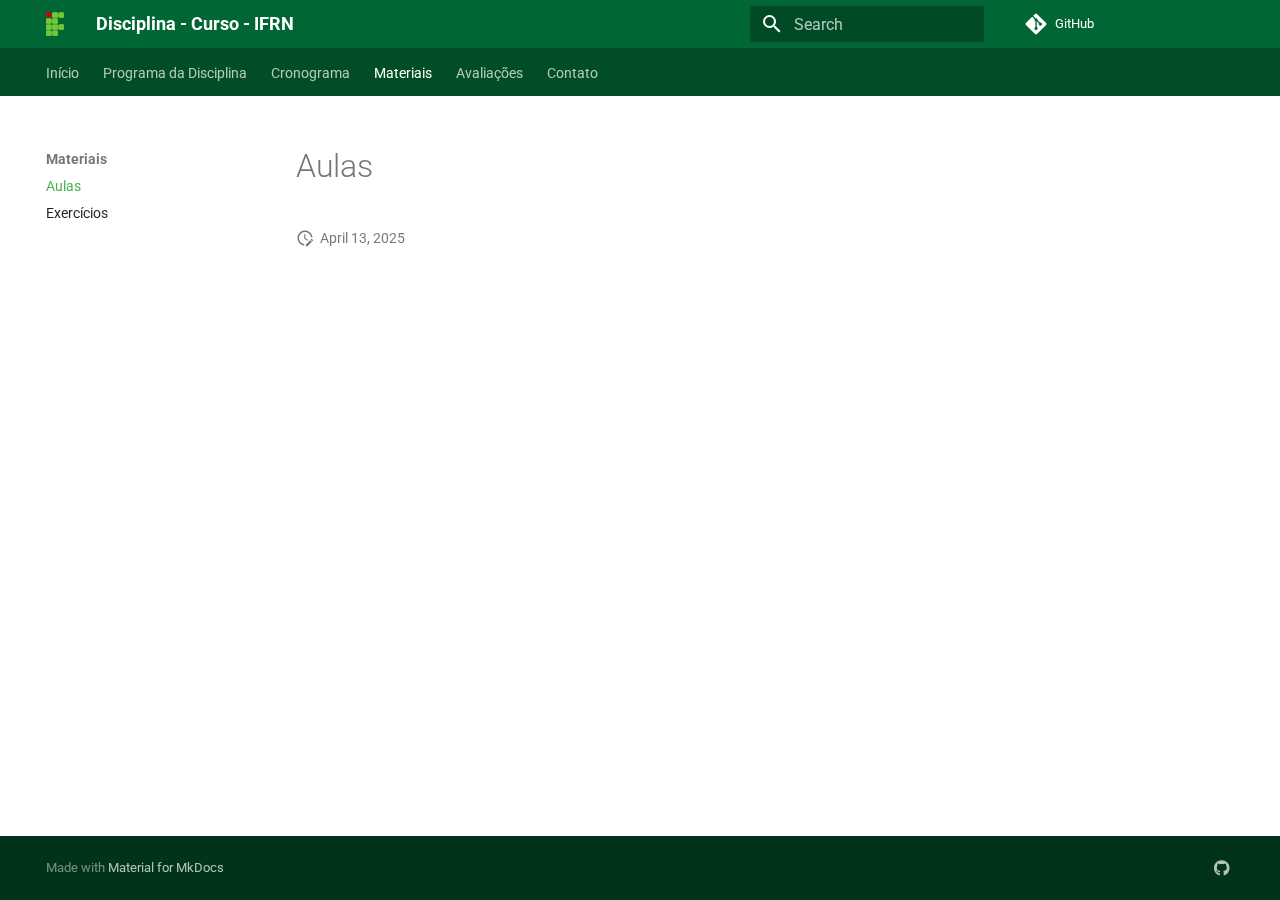
==== commit 0e0922c1: "Deployed fcf0f56 with MkDocs version: 1.6.1" ====
--- a/materiais/aulas/index.html
+++ b/materiais/aulas/index.html
@@ -10,7 +10,7 @@
       
       
       
-        <link rel="canonical" href="https://seu-usuario.github.io/repositorio/materiais/aulas/">
+        <link rel="canonical" href="https://lrlucena.github.io/disciplina/materiais/aulas/">
       
       
         <link rel="prev" href="../..">
